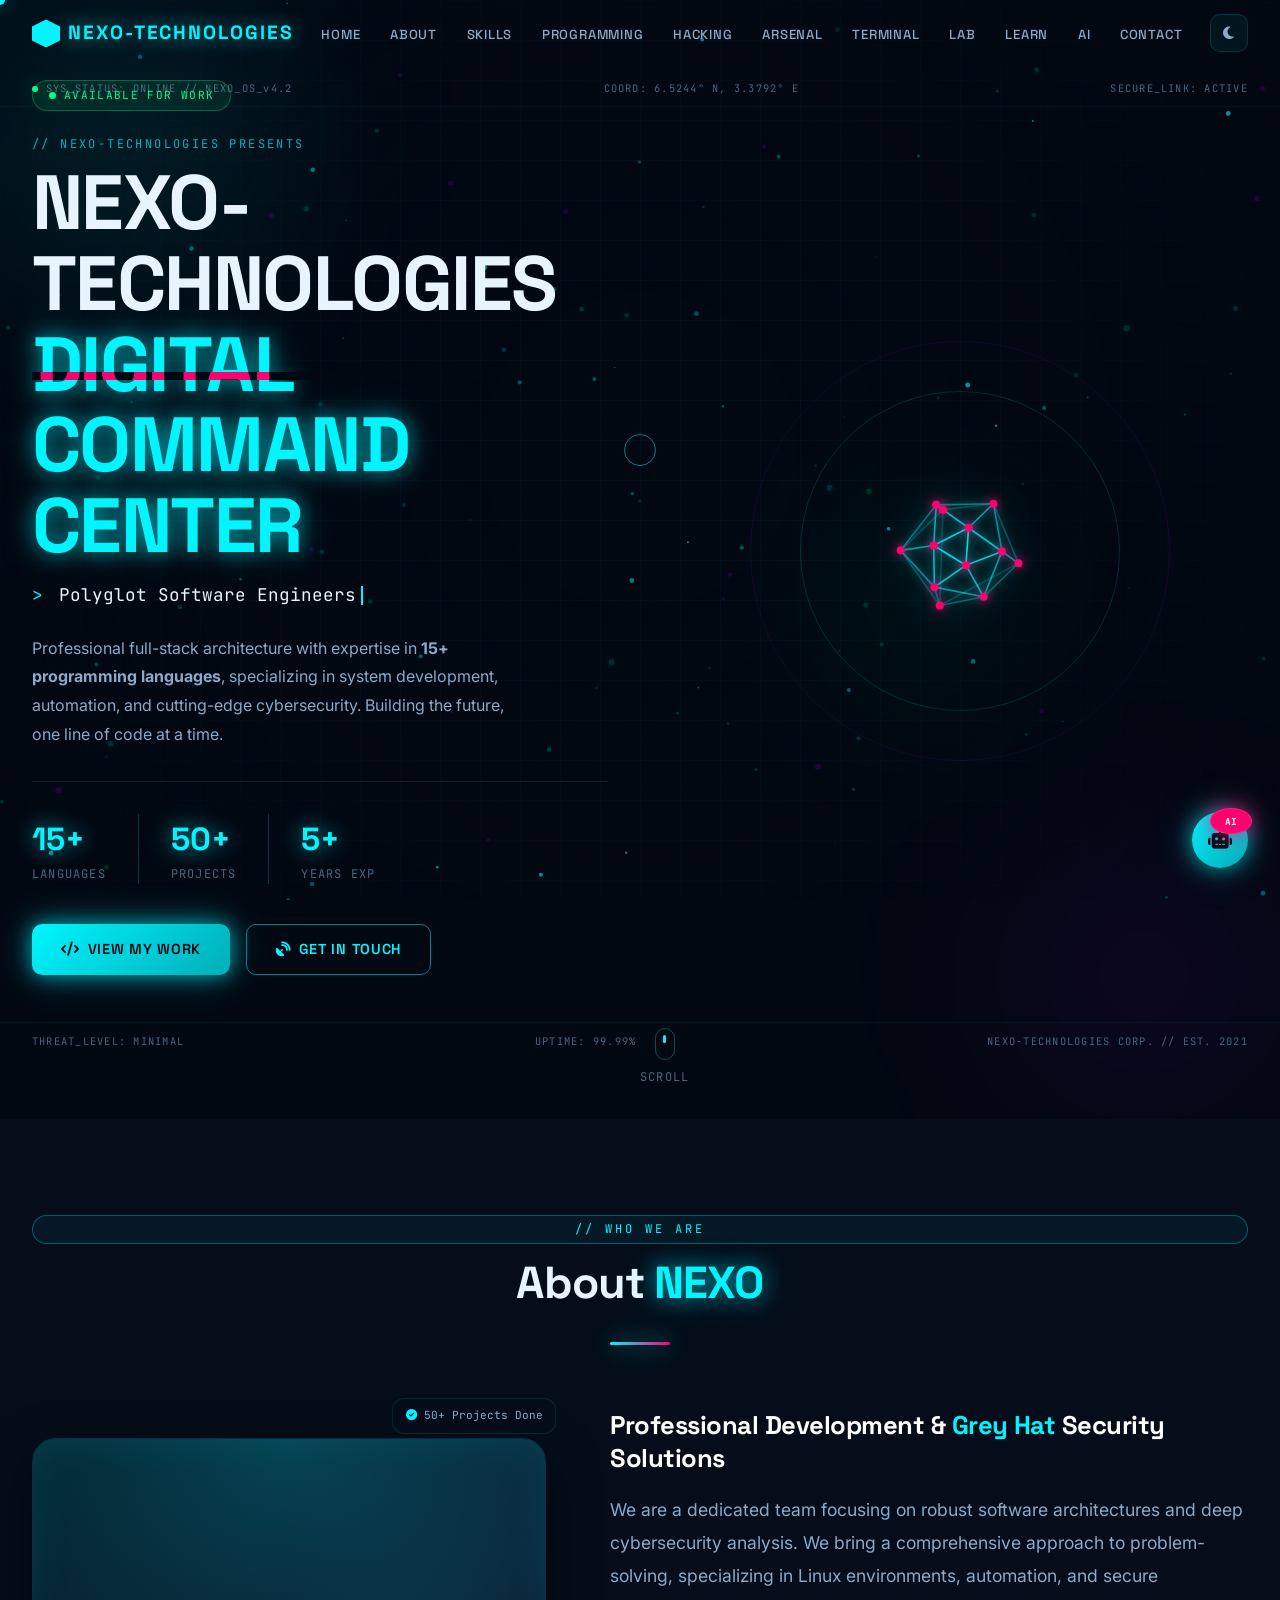
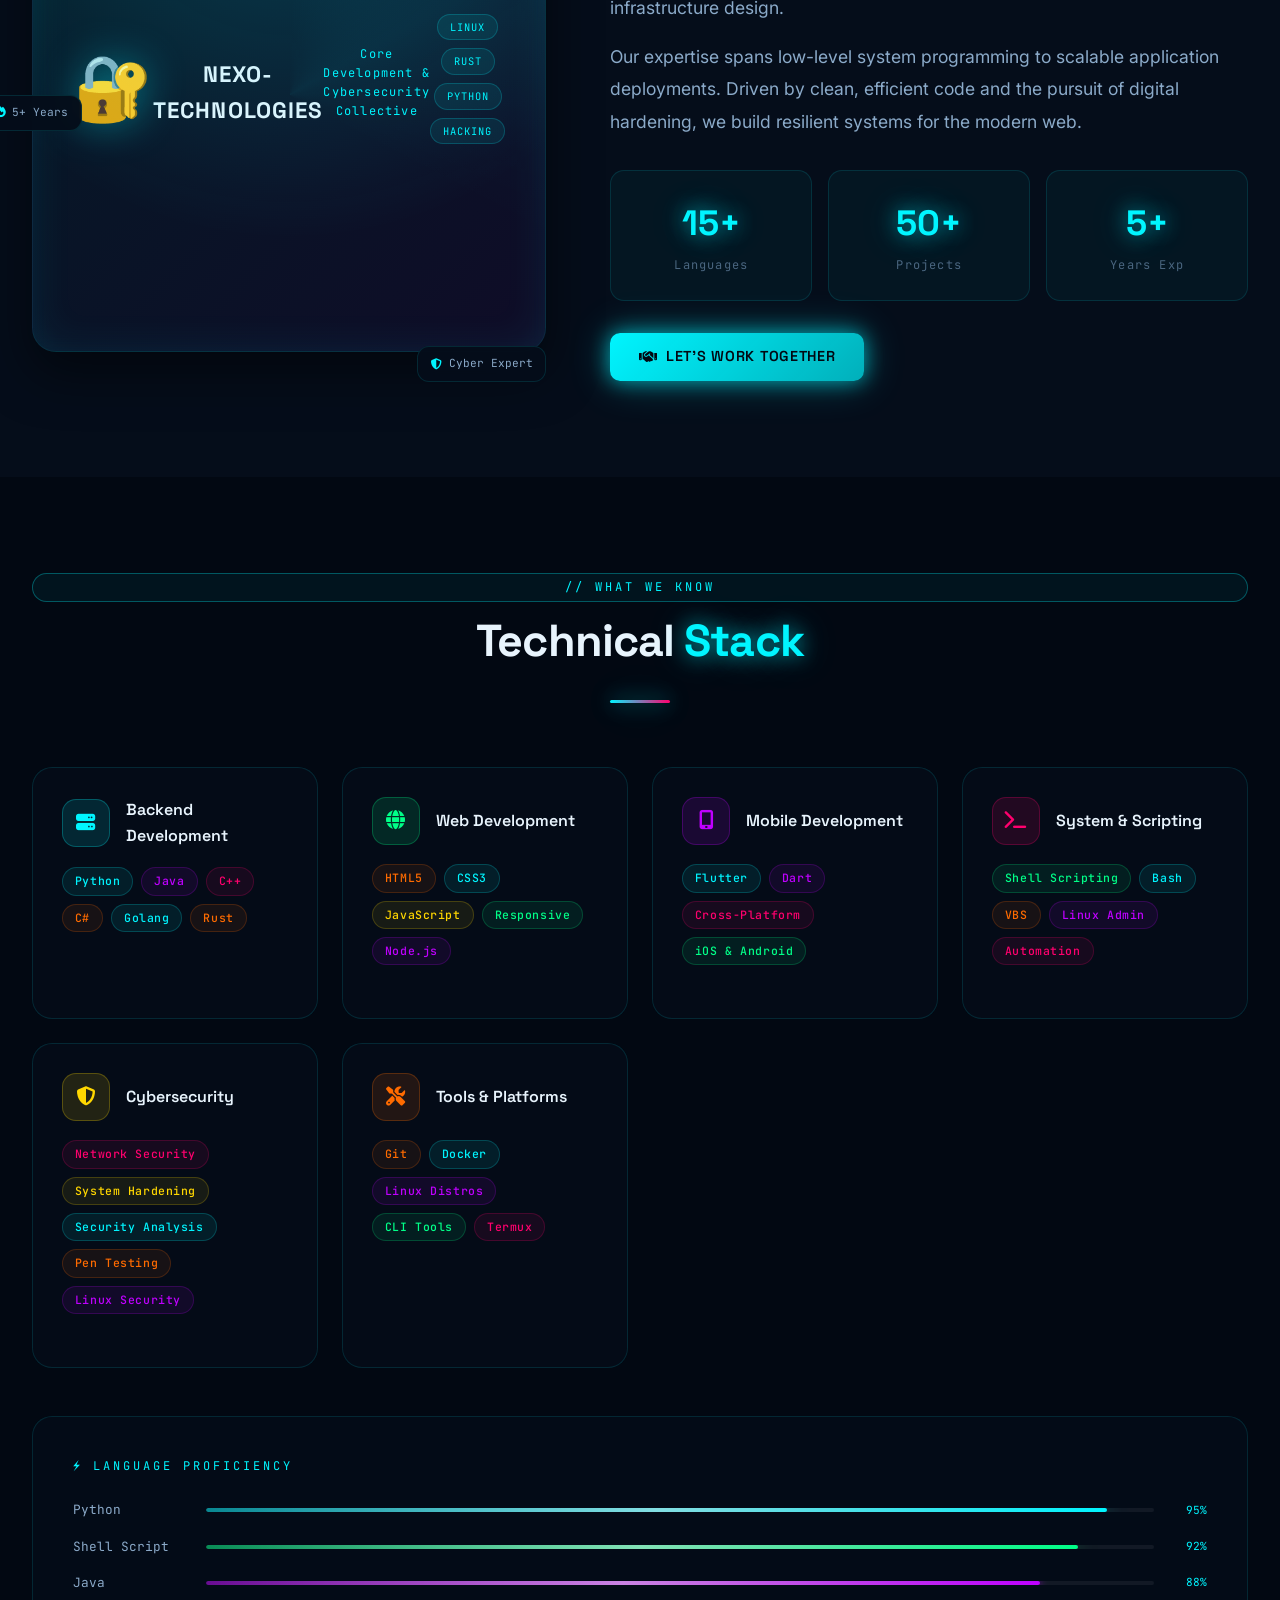
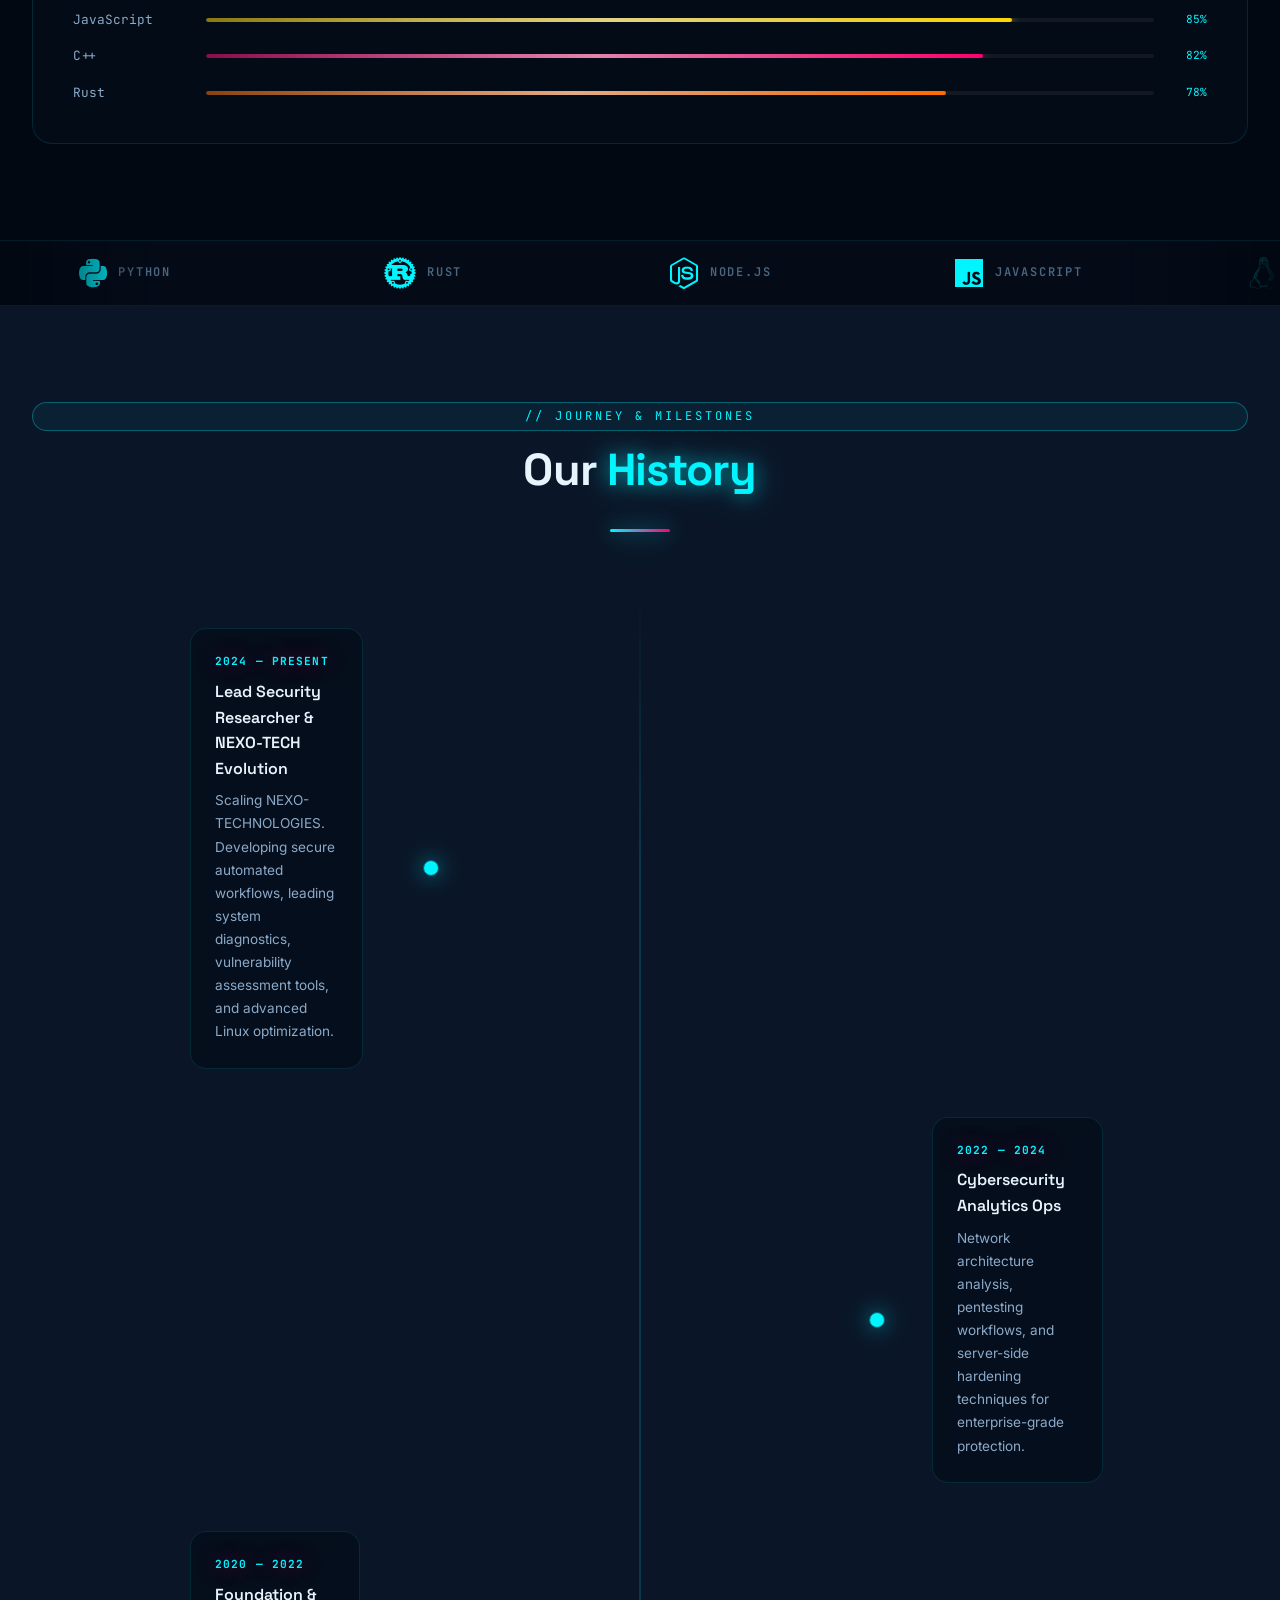
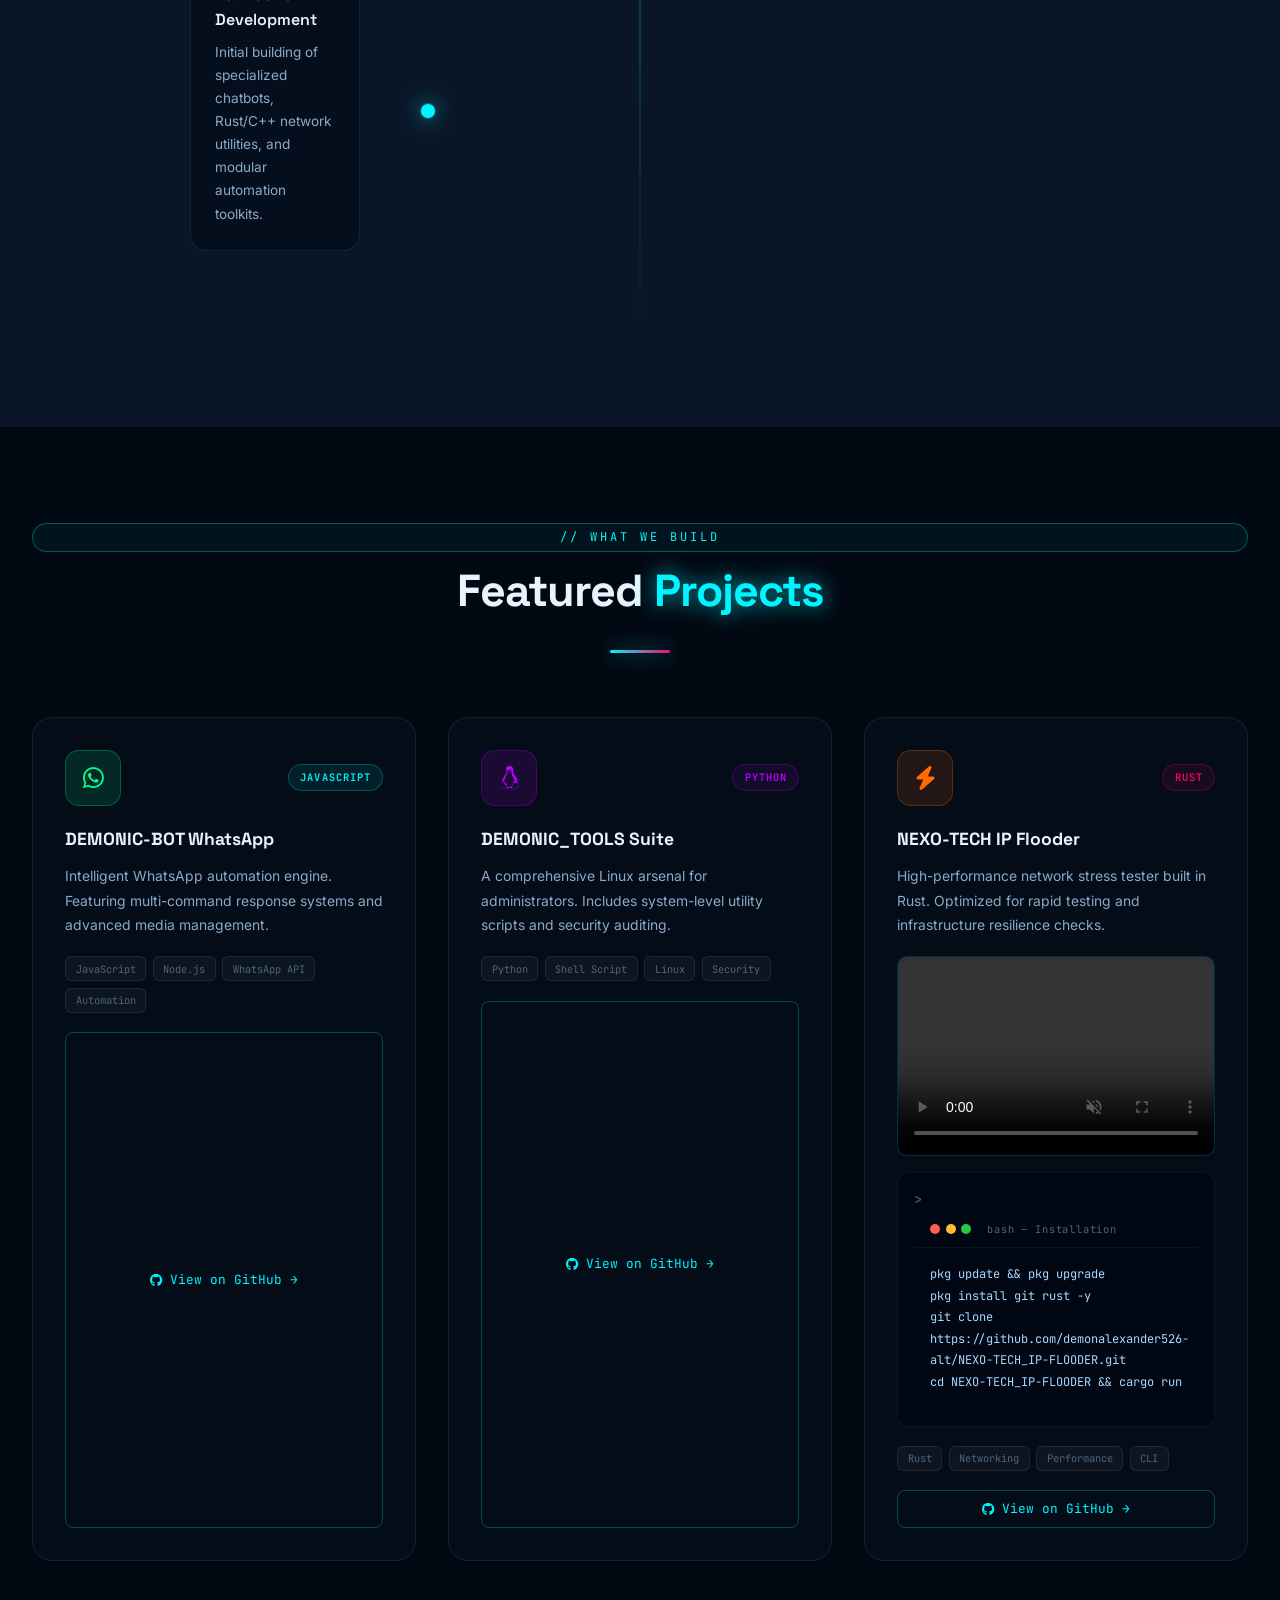
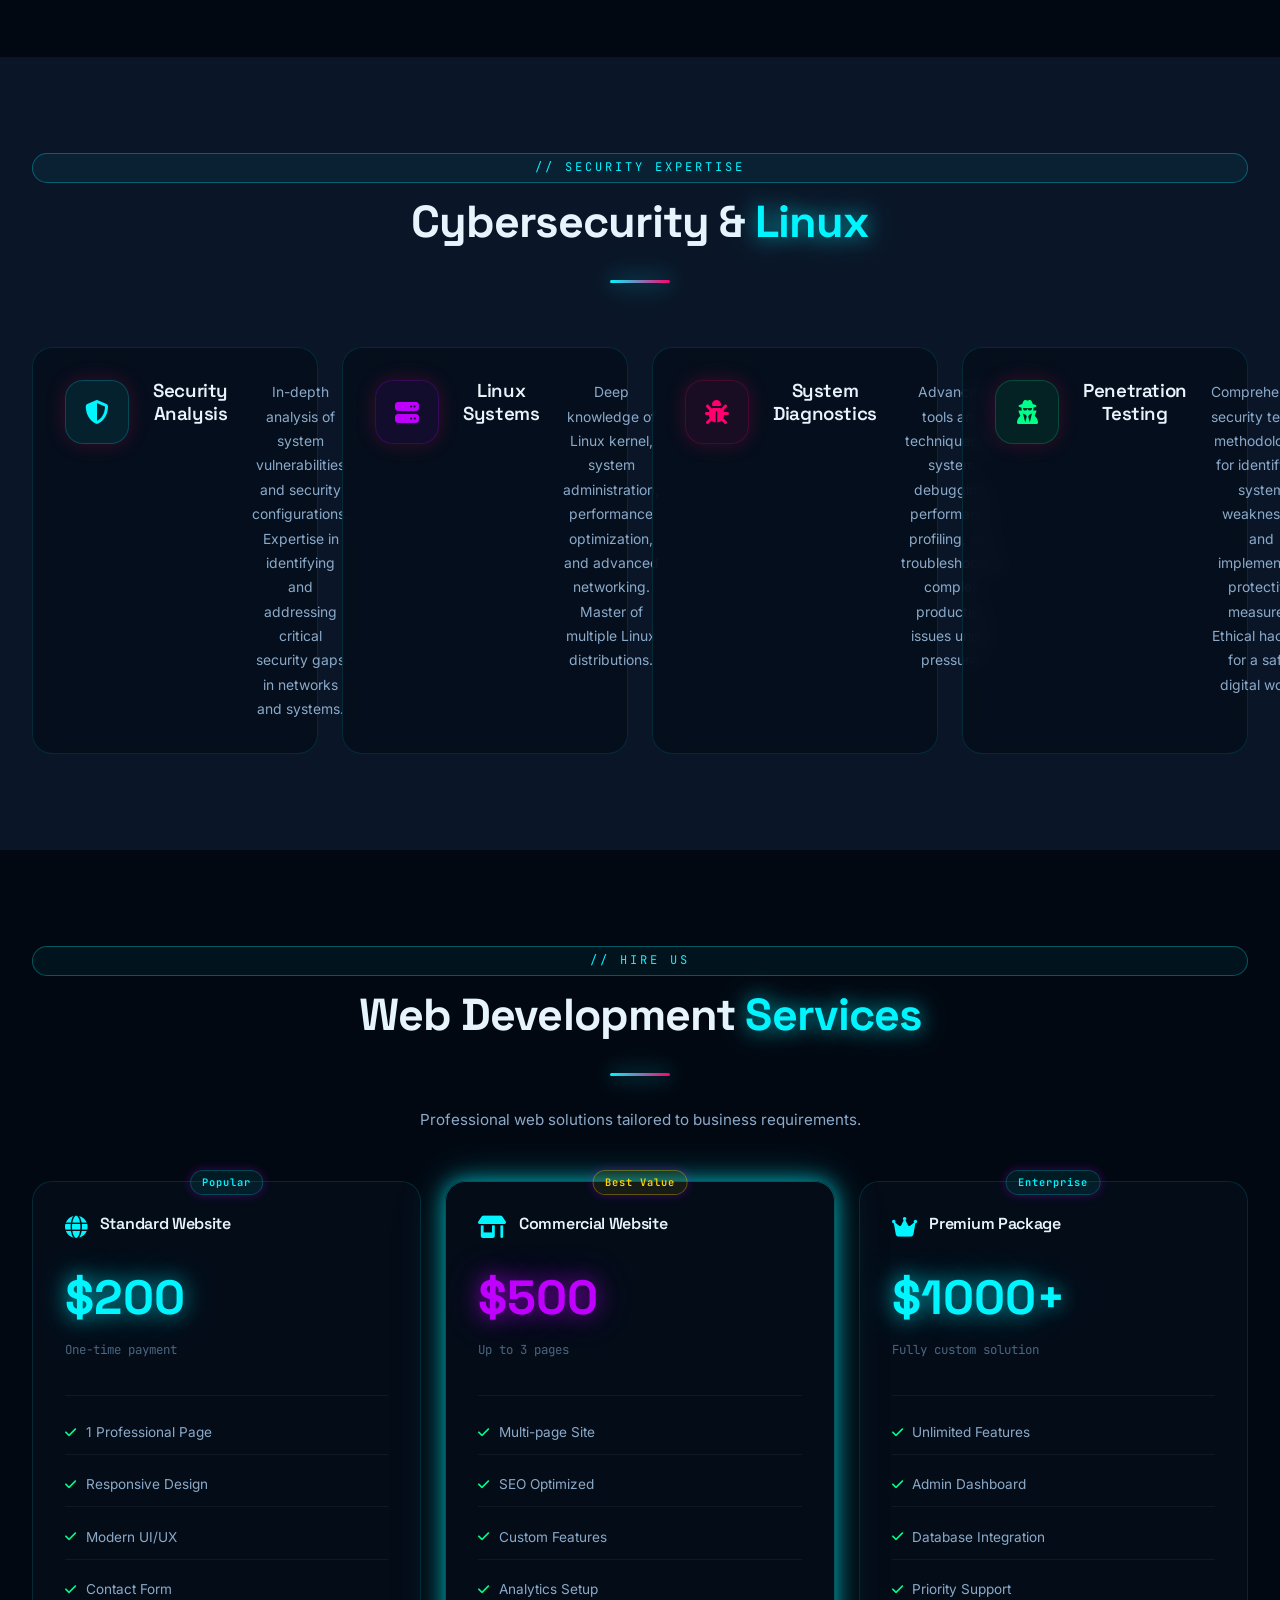
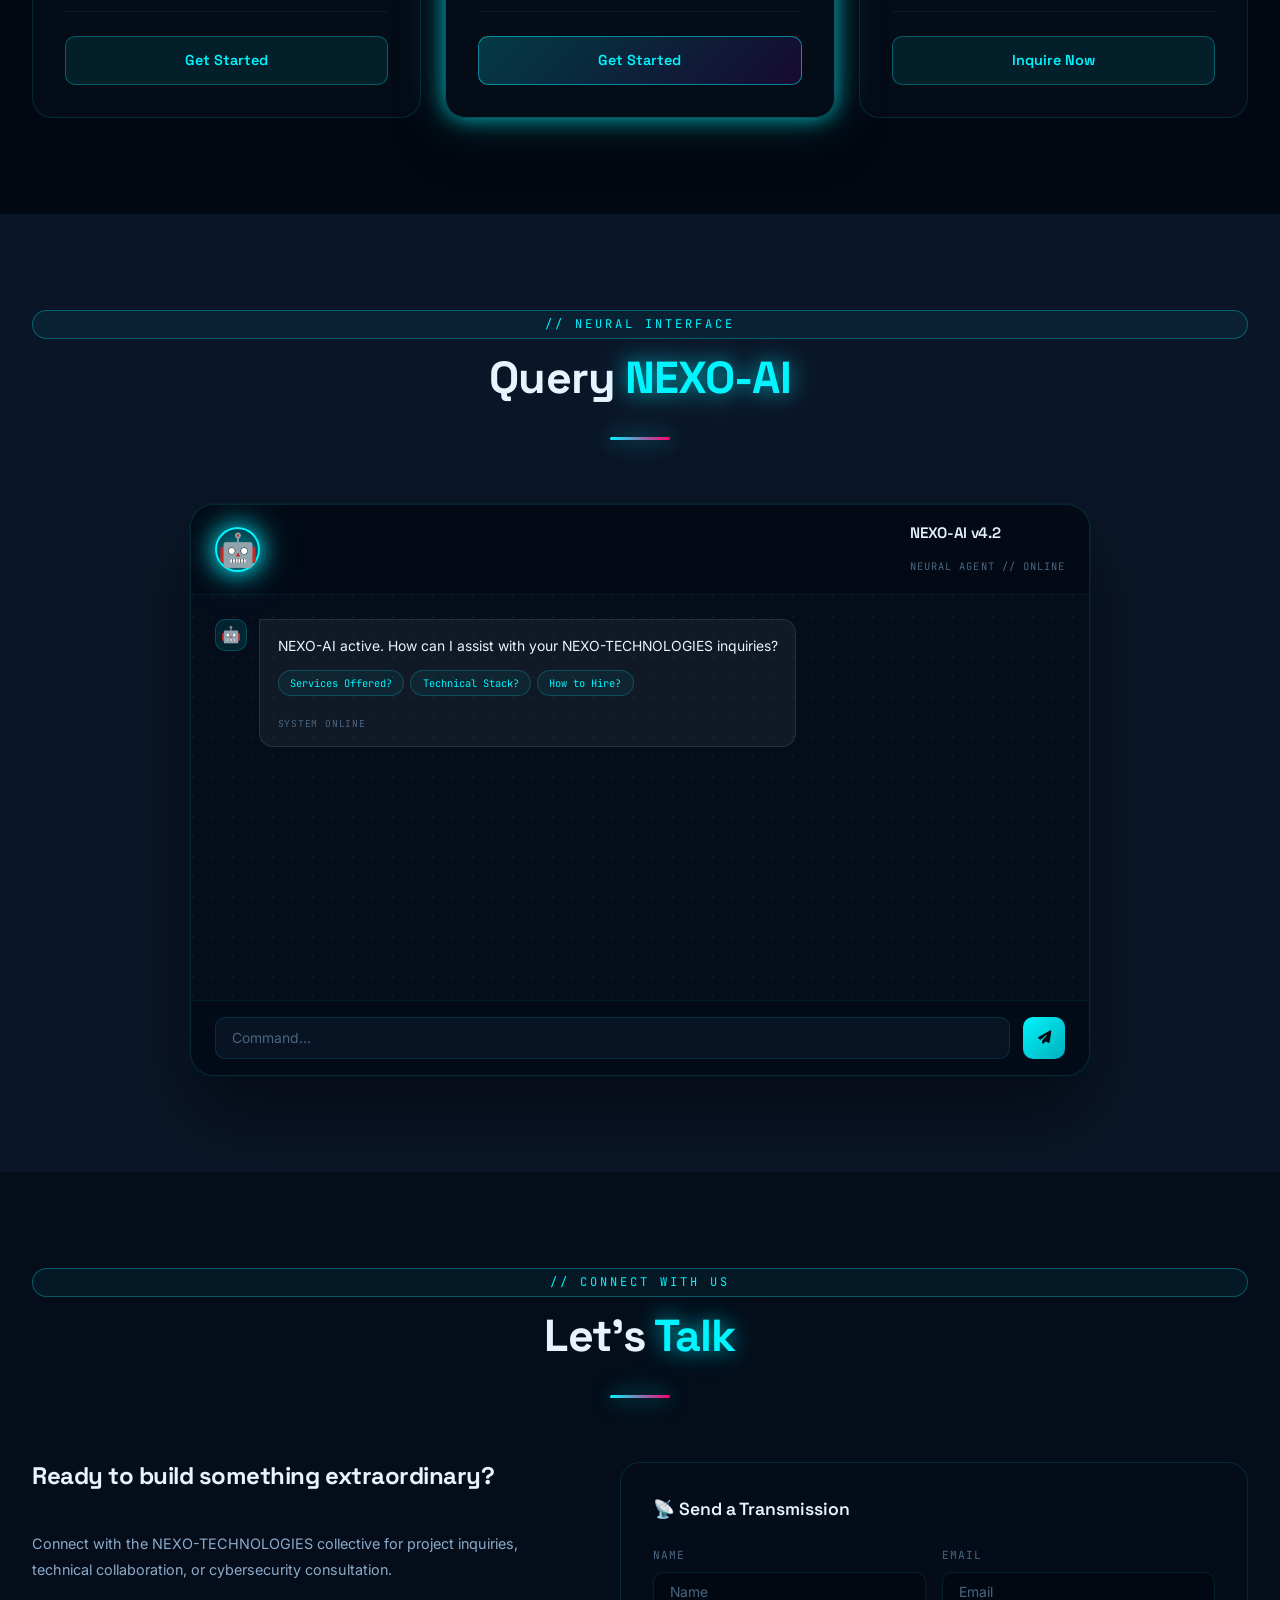
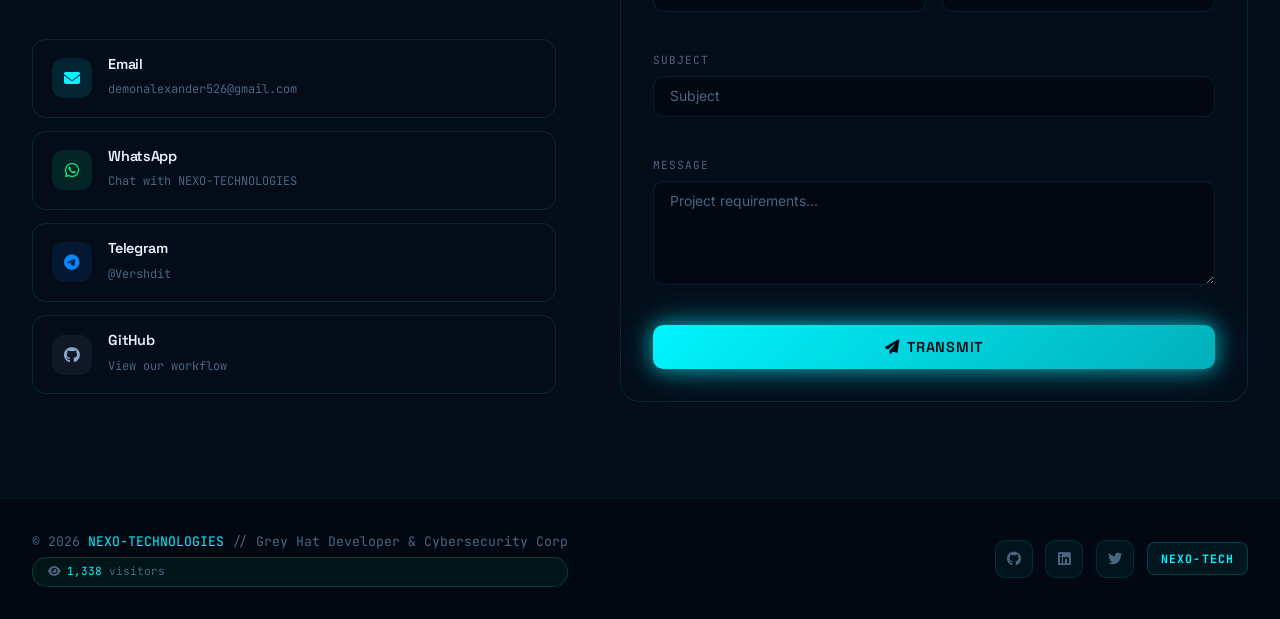
==== index.html @ 1b522b32 "Add files via upload" ====
<!DOCTYPE html>
<html lang="en" data-theme="dark">
<head>
    <meta charset="UTF-8">
    <meta name="viewport" content="width=device-width, initial-scale=1.0">
    <title>NEXO-TECHNOLOGIES — Digital Command Center | Developer & Cybersecurity</title>
    <meta name="description" content="NEXO-TECHNOLOGIES — Alexander. Full-Stack Developer, Grey Hat Hacker & Linux Expert. 15+ programming languages, 50+ projects, cutting-edge cybersecurity solutions. AI-powered portfolio.">
    <meta name="theme-color" content="#020812">
    <link rel="preconnect" href="https://fonts.googleapis.com">
    <link rel="preconnect" href="https://fonts.gstatic.com" crossorigin>
    <link href="https://fonts.googleapis.com/css2?family=Space+Grotesk:wght@300;400;500;600;700&family=JetBrains+Mono:wght@300;400;600;700&family=Inter:wght@300;400;500;600&display=swap" rel="stylesheet">
    <link rel="stylesheet" href="styles.css">
    <link rel="stylesheet" href="services.css">
    <link rel="stylesheet" href="https://cdnjs.cloudflare.com/ajax/libs/font-awesome/6.4.0/css/all.min.css">
    <style>
        /* ── INDEX PAGE SPECIFIC ── */
        :root {
            --nexo-black:#020812; --nexo-dark:#050d1a; --nexo-darker:#0a1628;
            --neon-cyan:#00f5ff; --neon-magenta:#ff006e; --neon-green:#00ff88;
            --neon-gold:#ffd700; --neon-purple:#bf00ff; --neon-orange:#ff6b00;
            --neon-pink:#ff006e; --neon-red:#ff1744;
            --text-primary:#e8f4fd; --text-secondary:#8baac9; --text-muted:#4a6680;
            --glow-cyan:0 0 20px rgba(0,245,255,.6),0 0 40px rgba(0,245,255,.3);
            --glow-magenta:0 0 20px rgba(255,0,110,.6),0 0 40px rgba(255,0,110,.3);
            --glow-green:0 0 20px rgba(0,255,136,.6),0 0 40px rgba(0,255,136,.3);
            --border-card:1px solid rgba(0,245,255,.12);
            --glass:rgba(5,13,26,.7);
            --transition:all .35s cubic-bezier(.4,0,.2,1);
            --border-radius:16px;
        }

        *,*::before,*::after{box-sizing:border-box;margin:0;padding:0}
        html{scroll-behavior:smooth;font-size:16px}
        body{background:var(--nexo-black);color:var(--text-primary);font-family:'Inter',sans-serif;overflow-x:hidden;cursor:none}

        /* SCROLLBAR */
        ::-webkit-scrollbar{width:4px}
        ::-webkit-scrollbar-track{background:var(--nexo-dark)}
        ::-webkit-scrollbar-thumb{background:var(--neon-cyan);border-radius:2px}
        ::selection{background:rgba(0,245,255,.25);color:#fff}

        /* CUSTOM CURSOR */
        #custom-cursor{position:fixed;width:10px;height:10px;background:var(--neon-cyan);border-radius:50%;pointer-events:none;z-index:99999;transition:width .15s,height .15s,background .15s;box-shadow:var(--glow-cyan);transform:translate(-50%,-50%)}
        #cursor-trail{position:fixed;width:32px;height:32px;border:1.5px solid rgba(0,245,255,.5);border-radius:50%;pointer-events:none;z-index:99998;transition:width .3s,height .3s,border-color .3s;transform:translate(-50%,-50%)}

        /* MATRIX & CONSTELLATION BG */
        #matrix-bg, #constellation-canvas{position:fixed;top:0;left:0;width:100%;height:100%;z-index:0;opacity:.15;pointer-events:none}

        /* LOADER */
        #loader{position:fixed;inset:0;background:var(--nexo-black);z-index:99990;display:flex;flex-direction:column;align-items:center;justify-content:center;transition:opacity .6s ease}
        #loader.hidden{opacity:0;pointer-events:none}
        .loader-logo{font-family:'Space Grotesk',sans-serif;font-size:clamp(1.5rem,4vw,2.5rem);font-weight:700;letter-spacing:.3em;color:var(--neon-cyan);text-shadow:var(--glow-cyan);margin-bottom:2rem;animation:flicker 3s infinite}
        .loader-ring{width:80px;height:80px;border:2px solid rgba(0,245,255,.2);border-top-color:var(--neon-cyan);border-radius:50%;animation:spin 1s linear infinite;margin-bottom:1.5rem}
        .loader-progress{width:240px;height:2px;background:rgba(0,245,255,.1);border-radius:1px;overflow:hidden;margin-bottom:1rem}
        .loader-progress-fill{height:100%;background:var(--neon-cyan);box-shadow:var(--glow-cyan);animation:bootProgress 1.8s ease-out forwards}
        .loader-text{font-family:'JetBrains Mono',monospace;font-size:.75rem;color:var(--text-muted);letter-spacing:.15em;animation:blink 1s step-end infinite}
        @keyframes spin{to{transform:rotate(360deg)}}
        @keyframes bootProgress{from{width:0}to{width:100%}}
        @keyframes blink{0%,100%{opacity:1}50%{opacity:0}}
        @keyframes flicker{0%,100%{opacity:1}92%{opacity:1}93%{opacity:.4}94%{opacity:1}96%{opacity:.7}97%{opacity:1}}

        /* NAVBAR */
        .navbar{position:fixed;top:0;left:0;right:0;z-index:1000;padding:.9rem 0;transition:var(--transition)}
        .navbar .container{display:flex;align-items:center;justify-content:space-between;max-width:1280px;margin:0 auto;padding:0 2rem}
        .navbar.scrolled{background:rgba(2,8,18,.92);backdrop-filter:blur(20px);border-bottom:1px solid rgba(0,245,255,.1);box-shadow:0 4px 30px rgba(0,0,0,.5)}
        .logo{font-family:'Space Grotesk',sans-serif;font-size:1.2rem;font-weight:700;letter-spacing:.1em;cursor:pointer;display:flex;align-items:center;gap:.5rem;color:var(--neon-cyan);text-shadow:var(--glow-cyan)}
        .logo-hex{width:28px;height:28px;background:var(--neon-cyan);clip-path:polygon(50% 0%,100% 25%,100% 75%,50% 100%,0% 75%,0% 25%);animation:hex-rotate 6s linear infinite;flex-shrink:0}
        @keyframes hex-rotate{0%,100%{transform:rotate(0)}50%{transform:rotate(180deg)}}
        .nav-menu{display:flex;align-items:center;gap:.25rem;list-style:none}
        .nav-link{font-family:'Space Grotesk',sans-serif;font-size:.82rem;font-weight:500;letter-spacing:.06em;color:var(--text-secondary);text-decoration:none;padding:.5rem .8rem;border-radius:8px;transition:var(--transition);position:relative;text-transform:uppercase}
        .nav-link::after{content:'';position:absolute;bottom:0;left:50%;width:0;height:1.5px;background:var(--neon-cyan);transform:translateX(-50%);transition:width .3s ease}
        .nav-link:hover{color:var(--neon-cyan)}
        .nav-link:hover::after{width:80%}
        .nav-actions{display:flex;align-items:center;gap:.6rem}
        .theme-toggle,.mobile-menu-toggle{background:rgba(0,245,255,.06);border:1px solid rgba(0,245,255,.15);color:var(--text-secondary);width:38px;height:38px;border-radius:10px;cursor:pointer;display:flex;align-items:center;justify-content:center;transition:var(--transition);font-size:.9rem}
        .theme-toggle:hover,.mobile-menu-toggle:hover{color:var(--neon-cyan);border-color:var(--neon-cyan);box-shadow:var(--glow-cyan)}
        .mobile-menu-toggle{display:none}
        @media(max-width:900px){.nav-menu{display:none;position:fixed;top:0;left:0;width:100%;height:100vh;background:rgba(2,8,18,.98);backdrop-filter:blur(30px);flex-direction:column;justify-content:center;gap:1.5rem;z-index:999}.nav-menu.active{display:flex}.nav-link{font-size:1.2rem;padding:1rem 2rem}.mobile-menu-toggle{display:flex}}

        /* HERO */
        .hero{min-height:100vh;position:relative;overflow:hidden;display:flex;align-items:center}
        .hero-scanline{position:absolute;inset:0;pointer-events:none;z-index:1;background:repeating-linear-gradient(0deg,transparent,transparent 2px,rgba(0,245,255,.02) 2px,rgba(0,245,255,.02) 4px);animation:scanlineMove 8s linear infinite}
        @keyframes scanlineMove{0%{background-position:0 0}100%{background-position:0 100vh}}
        .hero-hud-top,.hero-hud-bottom{position:absolute;left:0;right:0;padding:.6rem 2rem;font-family:'JetBrains Mono',monospace;font-size:.65rem;color:var(--text-muted);letter-spacing:.12em;z-index:2;display:flex;justify-content:space-between}
        .hero-hud-top{top:70px;border-bottom:1px solid rgba(0,245,255,.05)}
        .hero-hud-bottom{bottom:60px;border-top:1px solid rgba(0,245,255,.05)}
        .hud-dot{display:inline-block;width:6px;height:6px;border-radius:50%;background:var(--neon-green);box-shadow:var(--glow-green);animation:pulse-dot 2s infinite;margin-right:.5rem}
        @keyframes pulse-dot{0%,100%{transform:scale(1);opacity:1}50%{transform:scale(1.5);opacity:.5}}
        #hero-canvas{position:absolute;inset:0;z-index:1;pointer-events:none}
        .hero-bg-orbs{position:absolute;inset:0;z-index:1;pointer-events:none}
        .orb{position:absolute;border-radius:50%;filter:blur(80px);animation:floatOrb 8s ease-in-out infinite}
        .orb-1{width:500px;height:500px;background:radial-gradient(circle,rgba(0,245,255,.12),transparent 70%);top:-10%;left:-10%;animation-delay:0s}
        .orb-2{width:400px;height:400px;background:radial-gradient(circle,rgba(191,0,255,.1),transparent 70%);bottom:-5%;right:-5%;animation-delay:-3s}
        .orb-3{width:300px;height:300px;background:radial-gradient(circle,rgba(0,255,136,.08),transparent 70%);top:40%;left:60%;animation-delay:-6s}
        @keyframes floatOrb{0%,100%{transform:translate(0,0) scale(1)}33%{transform:translate(30px,-20px) scale(1.05)}66%{transform:translate(-20px,30px) scale(.95)}}
        .hero .container{position:relative;z-index:5;max-width:1280px;margin:0 auto;padding:0 2rem;display:grid;grid-template-columns:1fr 1fr;gap:4rem;align-items:center}
        .hero-badge{display:inline-flex;align-items:center;gap:.5rem;background:rgba(0,255,136,.08);border:1px solid rgba(0,255,136,.3);border-radius:999px;padding:.35rem 1rem;font-family:'JetBrains Mono',monospace;font-size:.7rem;color:var(--neon-green);letter-spacing:.12em;margin-bottom:1.5rem;animation:fadeInUp .8s ease}
        .badge-pulse{width:7px;height:7px;border-radius:50%;background:var(--neon-green);box-shadow:var(--glow-green);animation:pulse-dot 1.5s infinite}
        .hero-title{font-family:'Space Grotesk',sans-serif;font-size:clamp(2.5rem,6vw,5rem);font-weight:700;line-height:1.05;margin-bottom:1rem}
        .hero-title .line-1{display:block;color:var(--text-primary);letter-spacing:-.02em}
        .hero-title .line-2{display:block;color:var(--neon-cyan);text-shadow:var(--glow-cyan);position:relative}
        .hero-title .line-2.glitch::before,.hero-title .line-2.glitch::after{content:attr(data-text);position:absolute;top:0;left:0;width:100%}
        .hero-title .line-2.glitch::before{color:var(--neon-magenta);animation:glitchA 4s infinite;clip-path:polygon(0 20%,100% 20%,100% 40%,0 40%)}
        .hero-title .line-2.glitch::after{color:var(--neon-green);animation:glitchB 4s infinite;clip-path:polygon(0 60%,100% 60%,100% 80%,0 80%)}
        @keyframes glitchA{0%,90%,100%{transform:translate(0)}91%{transform:translate(-3px,1px)}93%{transform:translate(3px,-1px)}95%{transform:translate(-2px,2px)}}
        @keyframes glitchB{0%,88%,100%{transform:translate(0)}89%{transform:translate(3px,-1px)}91%{transform:translate(-3px,1px)}93%{transform:translate(2px,-2px)}}
        .nexo-sub{font-family:'JetBrains Mono',monospace;font-size:.75rem;color:var(--neon-cyan);letter-spacing:.2em;margin-bottom:.5rem;opacity:.7}
        .hero-typed-wrapper{display:flex;align-items:center;gap:.3rem;margin-bottom:1.5rem;font-family:'JetBrains Mono',monospace;font-size:clamp(.9rem,2vw,1.1rem)}
        .typed-prefix{color:var(--neon-cyan)}
        #hero-typed{color:var(--text-primary)}
        .typed-cursor{display:inline-block;width:2px;height:1.1em;background:var(--neon-cyan);animation:blink .7s step-end infinite;vertical-align:text-bottom}
        .hero-description{color:var(--text-secondary);line-height:1.8;font-size:clamp(.9rem,1.5vw,1rem);margin-bottom:2rem;max-width:480px}
        .hero-stats{display:flex;gap:2rem;margin-bottom:2.5rem;flex-wrap:wrap}
        .hero-stat-divider{width:1px;background:rgba(0,245,255,.2)}
        .hero-stat-num{font-family:'Space Grotesk',sans-serif;font-size:2rem;font-weight:700;color:var(--neon-cyan);text-shadow:var(--glow-cyan)}
        .hero-stat-label{font-size:.75rem;color:var(--text-muted);letter-spacing:.1em;text-transform:uppercase;font-family:'JetBrains Mono',monospace}
        .hero-buttons{display:flex;gap:1rem;flex-wrap:wrap}
        .btn{display:inline-flex;align-items:center;gap:.5rem;padding:.8rem 1.8rem;border-radius:10px;font-family:'Space Grotesk',sans-serif;font-weight:600;font-size:.9rem;text-decoration:none;cursor:pointer;transition:var(--transition);border:none;position:relative;overflow:hidden}
        .btn::before{content:'';position:absolute;inset:0;background:linear-gradient(135deg,rgba(255,255,255,.1),transparent);opacity:0;transition:.3s}
        .btn:hover::before{opacity:1}
        .btn-primary{background:linear-gradient(135deg,var(--neon-cyan),rgba(0,245,255,.7));color:#020812;box-shadow:var(--glow-cyan)}
        .btn-primary:hover{transform:translateY(-3px);box-shadow:0 0 30px rgba(0,245,255,.8),0 0 60px rgba(0,245,255,.4)}
        .btn-secondary{background:transparent;color:var(--neon-cyan);border:1.5px solid rgba(0,245,255,.5)}
        .btn-secondary:hover{background:rgba(0,245,255,.08);transform:translateY(-3px);box-shadow:var(--glow-cyan)}
        .hero-right{position:relative;display:flex;align-items:center;justify-content:center;height:500px}
        .hero-ring-1,.hero-ring-2{position:absolute;border-radius:50%;border:1px solid rgba(0,245,255,.15);animation:ringPulse 4s ease-in-out infinite}
        .hero-ring-1{width:320px;height:320px;animation-delay:0s}
        .hero-ring-2{width:420px;height:420px;animation-delay:-2s;border-color:rgba(191,0,255,.1)}
        @keyframes ringPulse{0%,100%{transform:scale(1);opacity:.5}50%{transform:scale(1.05);opacity:1}}
        #decahedron-canvas{position:relative;z-index:2;filter:drop-shadow(0 0 20px rgba(0,245,255,.3))}
        .scroll-indicator{position:absolute;bottom:2rem;left:50%;transform:translateX(-50%);display:flex;flex-direction:column;align-items:center;gap:.5rem;color:var(--text-muted);font-family:'JetBrains Mono',monospace;font-size:.65rem;letter-spacing:.15em;z-index:5;animation:fadeInUp 1s 1s ease both}
        .scroll-wheel{width:20px;height:32px;border:1.5px solid rgba(0,245,255,.3);border-radius:999px;display:flex;justify-content:center;padding:.4rem}
        .scroll-wheel::after{content:'';width:3px;height:8px;background:var(--neon-cyan);border-radius:999px;animation:scrollAnim 2s ease-in-out infinite}
        @keyframes scrollAnim{0%{transform:translateY(0);opacity:1}100%{transform:translateY(10px);opacity:0}}
        @keyframes fadeInUp{from{opacity:0;transform:translateY(30px)}to{opacity:1;transform:translateY(0)}}
        @media(max-width:900px){.hero .container{grid-template-columns:1fr}.hero-right{display:none}}

        /* SECTION SHARED */
        section{padding:6rem 0;position:relative}
        .container{max-width:1280px;margin:0 auto;padding:0 2rem}
        .section-header{text-align:center;margin-bottom:4rem}
        .section-eyebrow{font-family:'JetBrains Mono',monospace;font-size:.75rem;color:var(--neon-cyan);letter-spacing:.25em;text-transform:uppercase;display:block;margin-bottom:.75rem}
        .section-title{font-family:'Space Grotesk',sans-serif;font-size:clamp(1.8rem,4vw,2.8rem);font-weight:700;color:var(--text-primary)}
        .section-title span{color:var(--neon-cyan);text-shadow:var(--glow-cyan)}
        .section-line{width:60px;height:3px;background:linear-gradient(90deg,var(--neon-cyan),var(--neon-magenta));border-radius:2px;margin:1rem auto 0;box-shadow:var(--glow-cyan)}
        .reveal{opacity:0;transform:translateY(40px);transition:opacity .8s ease,transform .8s ease}
        .reveal.visible{opacity:1;transform:none}
        .reveal-left{opacity:0;transform:translateX(-60px);transition:opacity .8s ease,transform .8s ease}
        .reveal-left.visible{opacity:1;transform:none}
        .reveal-right{opacity:0;transform:translateX(60px);transition:opacity .8s ease,transform .8s ease}
        .reveal-right.visible{opacity:1;transform:none}

        /* ABOUT */
        .about{background:var(--nexo-dark)}
        .about-grid{display:grid;grid-template-columns:1fr 1.4fr;gap:4rem;align-items:center}
        .about-card-wrapper{position:relative}
        .about-avatar-card{background:linear-gradient(135deg,rgba(0,245,255,.06),rgba(191,0,255,.06));border:var(--border-card);border-radius:24px;padding:2.5rem;text-align:center;position:relative;overflow:hidden;backdrop-filter:blur(10px)}
        .about-avatar-card::before{content:'';position:absolute;top:-50%;left:-50%;width:200%;height:200%;background:conic-gradient(from 0deg,transparent 0deg,rgba(0,245,255,.05) 60deg,transparent 120deg);animation:spin 8s linear infinite;pointer-events:none}
        .avatar-icon-wrap{font-size:4rem;margin-bottom:1rem;filter:drop-shadow(0 0 20px rgba(0,245,255,.4));animation:float 4s ease-in-out infinite}
        @keyframes float{0%,100%{transform:translateY(0)}50%{transform:translateY(-12px)}}
        .about-name{font-family:'Space Grotesk',sans-serif;font-size:1.4rem;font-weight:700;color:var(--text-primary);letter-spacing:.05em;margin-bottom:.3rem}
        .about-role{font-family:'JetBrains Mono',monospace;font-size:.75rem;color:var(--neon-cyan);letter-spacing:.1em;margin-bottom:1.5rem}
        .about-tags{display:flex;flex-wrap:wrap;gap:.5rem;justify-content:center}
        .about-tag{background:rgba(0,245,255,.08);border:1px solid rgba(0,245,255,.2);border-radius:999px;padding:.25rem .75rem;font-family:'JetBrains Mono',monospace;font-size:.65rem;color:var(--neon-cyan);letter-spacing:.1em}
        .floating-badges{position:absolute;width:100%}
        .f-badge{position:absolute;background:rgba(5,13,26,.95);border:var(--border-card);border-radius:12px;padding:.5rem .8rem;font-size:.7rem;font-family:'JetBrains Mono',monospace;color:var(--text-secondary);display:flex;align-items:center;gap:.4rem;white-space:nowrap;backdrop-filter:blur(10px);animation:float 5s ease-in-out infinite}
        .f-badge-1{top:-20px;right:-30px;animation-delay:0s}
        .f-badge-2{bottom:-10px;right:-20px;animation-delay:-1.5s}
        .f-badge-3{top:50%;left:-30px;animation-delay:-3s}
        .f-badge i{color:var(--neon-cyan)}
        .about-content h3{font-family:'Space Grotesk',sans-serif;font-size:1.6rem;font-weight:700;margin-bottom:1.2rem;line-height:1.3}
        .about-content h3 span{color:var(--neon-cyan)}
        .about-content p{color:var(--text-secondary);line-height:1.85;margin-bottom:1rem}
        .stats-grid{display:grid;grid-template-columns:repeat(3,1fr);gap:1rem;margin:2rem 0}
        .stat-card{background:rgba(0,245,255,.04);border:var(--border-card);border-radius:14px;padding:1.5rem 1rem;text-align:center;transition:var(--transition)}
        .stat-card:hover{border-color:var(--neon-cyan);box-shadow:var(--glow-cyan);transform:translateY(-4px)}
        .stat-num{font-family:'Space Grotesk',sans-serif;font-size:2.2rem;font-weight:700;color:var(--neon-cyan);text-shadow:var(--glow-cyan)}
        .stat-label{font-size:.75rem;color:var(--text-muted);letter-spacing:.1em;margin-top:.3rem;font-family:'JetBrains Mono',monospace}
        @media(max-width:768px){.about-grid{grid-template-columns:1fr}.stats-grid{grid-template-columns:repeat(3,1fr)}}

        /* SKILLS */
        .skills{background:var(--nexo-black)}
        .skills-grid{display:grid;grid-template-columns:repeat(auto-fit,minmax(280px,1fr));gap:1.5rem;margin-bottom:3rem}
        .skill-card{background:rgba(5,13,26,.8);border:var(--border-card);border-radius:20px;padding:1.8rem;transition:var(--transition);position:relative;overflow:hidden;backdrop-filter:blur(10px)}
        .skill-card::before{content:'';position:absolute;inset:0;background:linear-gradient(135deg,rgba(0,245,255,.04),transparent);opacity:0;transition:.3s}
        .skill-card:hover{border-color:rgba(0,245,255,.4);transform:translateY(-6px);box-shadow:0 20px 50px rgba(0,0,0,.4),var(--glow-cyan)}
        .skill-card:hover::before{opacity:1}
        .skill-card-header{display:flex;align-items:center;gap:1rem;margin-bottom:1.2rem}
        .skill-icon-wrap{width:48px;height:48px;border-radius:14px;display:flex;align-items:center;justify-content:center;font-size:1.2rem;flex-shrink:0}
        .skill-icon-cyan{background:rgba(0,245,255,.12);color:var(--neon-cyan);border:1px solid rgba(0,245,255,.25)}
        .skill-icon-green{background:rgba(0,255,136,.12);color:var(--neon-green);border:1px solid rgba(0,255,136,.25)}
        .skill-icon-purple{background:rgba(191,0,255,.12);color:var(--neon-purple);border:1px solid rgba(191,0,255,.25)}
        .skill-icon-pink{background:rgba(255,0,110,.12);color:var(--neon-pink);border:1px solid rgba(255,0,110,.25)}
        .skill-icon-gold{background:rgba(255,215,0,.12);color:var(--neon-gold);border:1px solid rgba(255,215,0,.25)}
        .skill-icon-orange{background:rgba(255,107,0,.12);color:var(--neon-orange);border:1px solid rgba(255,107,0,.25)}
        .skill-card-title{font-family:'Space Grotesk',sans-serif;font-weight:600;font-size:1rem;color:var(--text-primary)}
        .skill-tags{display:flex;flex-wrap:wrap;gap:.5rem}
        .skill-tag{border-radius:999px;padding:.25rem .75rem;font-size:.72rem;font-family:'JetBrains Mono',monospace;font-weight:500;letter-spacing:.05em;border:1px solid}
        .skill-tag-cyan{background:rgba(0,245,255,.08);color:var(--neon-cyan);border-color:rgba(0,245,255,.2)}
        .skill-tag-purple{background:rgba(191,0,255,.08);color:var(--neon-purple);border-color:rgba(191,0,255,.2)}
        .skill-tag-pink{background:rgba(255,0,110,.08);color:var(--neon-pink);border-color:rgba(255,0,110,.2)}
        .skill-tag-orange{background:rgba(255,107,0,.08);color:var(--neon-orange);border-color:rgba(255,107,0,.2)}
        .skill-tag-green{background:rgba(0,255,136,.08);color:var(--neon-green);border-color:rgba(0,255,136,.2)}
        .skill-tag-gold{background:rgba(255,215,0,.08);color:var(--neon-gold);border-color:rgba(255,215,0,.2)}
        .proficiency-section{background:rgba(5,13,26,.7);border:var(--border-card);border-radius:20px;padding:2.5rem;backdrop-filter:blur(10px)}
        .proficiency-title{font-family:'JetBrains Mono',monospace;font-size:.75rem;color:var(--neon-cyan);letter-spacing:.25em;text-transform:uppercase;margin-bottom:1.5rem;display:flex;align-items:center;gap:.5rem}
        .prof-list{display:flex;flex-direction:column;gap:1rem}
        .prof-item{display:grid;grid-template-columns:120px 1fr 40px;gap:.8rem;align-items:center}
        .prof-name{font-family:'JetBrains Mono',monospace;font-size:.8rem;color:var(--text-secondary)}
        .prof-bar-track{height:4px;background:rgba(255,255,255,.06);border-radius:2px;overflow:hidden}
        .prof-bar-fill{height:100%;border-radius:2px;width:0;transition:width 1.5s cubic-bezier(.4,0,.2,1)}
        .fill-cyan{background:linear-gradient(90deg,rgba(0,245,255,.5),var(--neon-cyan));box-shadow:var(--glow-cyan)}
        .fill-green{background:linear-gradient(90deg,rgba(0,255,136,.5),var(--neon-green));box-shadow:var(--glow-green)}
        .fill-purple{background:linear-gradient(90deg,rgba(191,0,255,.5),var(--neon-purple))}
        .fill-gold{background:linear-gradient(90deg,rgba(255,215,0,.5),var(--neon-gold))}
        .fill-pink{background:linear-gradient(90deg,rgba(255,0,110,.5),var(--neon-pink))}
        .fill-orange{background:linear-gradient(90deg,rgba(255,107,0,.5),var(--neon-orange))}
        .prof-percent{font-family:'JetBrains Mono',monospace;font-size:.7rem;color:var(--neon-cyan);text-align:right}

        /* MARQUEE */
        .tech-marquee{background:rgba(5,13,26,.8);border-top:1px solid rgba(0,245,255,.08);border-bottom:1px solid rgba(0,245,255,.08);overflow:hidden;padding:1rem 0}
        .marquee-track{display:flex;gap:3rem;animation:marqueeX 30s linear infinite;width:max-content}
        .marquee-item{display:flex;align-items:center;gap:.6rem;font-family:'JetBrains Mono',monospace;font-size:.75rem;font-weight:600;letter-spacing:.15em;color:var(--text-muted);white-space:nowrap;transition:.3s}
        .marquee-item i{color:var(--neon-cyan)}
        @keyframes marqueeX{from{transform:translateX(0)}to{transform:translateX(-50%)}}

        /* TIMELINE */
        .timeline-section{background:var(--nexo-darker);padding:6rem 0}
        .timeline{position:relative;max-width:900px;margin:0 auto}
        .timeline::before{content:'';position:absolute;left:50%;top:0;bottom:0;width:1px;background:linear-gradient(180deg,transparent,rgba(0,245,255,.3) 20%,rgba(0,245,255,.3) 80%,transparent);transform:translateX(-50%)}
        .timeline-item{display:grid;grid-template-columns:1fr 40px 1fr;gap:1rem;margin-bottom:3rem;align-items:center}
        .timeline-content{background:rgba(5,13,26,.85);border:var(--border-card);border-radius:16px;padding:1.5rem;backdrop-filter:blur(10px);transition:var(--transition)}
        .timeline-content:hover{border-color:rgba(0,245,255,.3);transform:translateY(-4px);box-shadow:var(--glow-cyan)}
        .timeline-empty{min-height:1px}
        .timeline-dot{width:14px;height:14px;border-radius:50%;background:var(--neon-cyan);box-shadow:var(--glow-cyan);margin:0 auto;position:relative;flex-shrink:0}
        .timeline-dot::after{content:'';position:absolute;inset:-5px;border-radius:50%;border:1px solid rgba(0,245,255,.3);animation:ringPulse 2s ease infinite}
        .timeline-year{font-family:'JetBrains Mono',monospace;font-size:.7rem;color:var(--neon-cyan);letter-spacing:.1em;margin-bottom:.5rem}
        .timeline-title{font-family:'Space Grotesk',sans-serif;font-weight:600;font-size:1rem;margin-bottom:.5rem;color:var(--text-primary)}
        .timeline-desc{font-size:.85rem;color:var(--text-secondary);line-height:1.7}
        @media(max-width:768px){.timeline::before{left:20px}.timeline-item{grid-template-columns:20px 1fr;grid-template-rows:auto auto}.timeline-empty{display:none}.timeline-dot{margin:0}}

        /* PROJECTS */
        .projects{background:var(--nexo-black)}
        .projects-grid{display:grid;grid-template-columns:repeat(auto-fit,minmax(320px,1fr));gap:2rem}
        .project-card{background:rgba(5,13,26,.85);border:var(--border-card);border-radius:20px;padding:2rem;transition:var(--transition);position:relative;overflow:hidden;backdrop-filter:blur(10px)}
        .project-card::after{content:'';position:absolute;inset:0;border-radius:20px;background:linear-gradient(135deg,rgba(0,245,255,.04),transparent);opacity:0;transition:.4s}
        .project-card:hover{border-color:rgba(0,245,255,.35);transform:translateY(-8px) scale(1.01);box-shadow:0 30px 60px rgba(0,0,0,.5),var(--glow-cyan)}
        .project-card:hover::after{opacity:1}
        .project-card-top{display:flex;align-items:center;justify-content:space-between;margin-bottom:1.2rem}
        .project-badge{font-family:'JetBrains Mono',monospace;font-size:.65rem;font-weight:600;letter-spacing:.1em;padding:.25rem .7rem;border-radius:999px;border:1px solid}
        .badge-cyan{color:var(--neon-cyan);background:rgba(0,245,255,.08);border-color:rgba(0,245,255,.25)}
        .badge-purple{color:var(--neon-purple);background:rgba(191,0,255,.08);border-color:rgba(191,0,255,.25)}
        .badge-pink{color:var(--neon-pink);background:rgba(255,0,110,.08);border-color:rgba(255,0,110,.25)}
        .project-title{font-family:'Space Grotesk',sans-serif;font-weight:700;font-size:1.1rem;color:var(--text-primary);margin-bottom:.7rem}
        .project-desc{font-size:.87rem;color:var(--text-secondary);line-height:1.75;margin-bottom:1.2rem}
        .project-install{background:rgba(2,8,18,.95);border:1px solid rgba(0,245,255,.08);border-radius:12px;overflow:hidden;margin-bottom:1.2rem}
        .install-header{display:flex;align-items:center;gap:.5rem;padding:.6rem 1rem;border-bottom:1px solid rgba(0,245,255,.06)}
        .install-dots{display:flex;gap:.35rem}
        .dot{width:10px;height:10px;border-radius:50%}
        .dot-red{background:#ff5f57}.dot-yellow{background:#febc2e}.dot-green{background:#28c840}
        .install-label{font-family:'JetBrains Mono',monospace;font-size:.65rem;color:var(--text-muted);margin-left:.5rem;letter-spacing:.08em}
        .project-install code{display:block;font-family:'JetBrains Mono',monospace;font-size:.75rem;color:#a8d8ff;padding:1rem;line-height:1.8}
        .project-tech-tags{display:flex;flex-wrap:wrap;gap:.4rem;margin-bottom:1.2rem}
        .tech-tag{font-family:'JetBrains Mono',monospace;font-size:.65rem;color:var(--text-muted);background:rgba(255,255,255,.04);border:1px solid rgba(255,255,255,.08);border-radius:6px;padding:.2rem .6rem}
        .project-link-btn{display:inline-flex;align-items:center;gap:.5rem;color:var(--neon-cyan);font-family:'JetBrains Mono',monospace;font-size:.8rem;text-decoration:none;padding:.5rem 1rem;border:1px solid rgba(0,245,255,.25);border-radius:8px;transition:var(--transition)}
        .project-link-btn:hover{background:rgba(0,245,255,.08);box-shadow:var(--glow-cyan);transform:translateX(4px)}
        .project-video{width:100%;border-radius:10px;margin-bottom:1rem;border:1px solid rgba(0,245,255,.1)}

        /* SECURITY */
        .security-focus{background:var(--nexo-darker)}
        .security-grid{display:grid;grid-template-columns:repeat(auto-fit,minmax(240px,1fr));gap:1.5rem}
        .security-card{background:rgba(5,13,26,.85);border:var(--border-card);border-radius:20px;padding:2rem;text-align:center;transition:var(--transition);backdrop-filter:blur(10px)}
        .security-card:hover{transform:translateY(-8px);box-shadow:0 20px 40px rgba(0,0,0,.4)}
        .security-card-icon{width:64px;height:64px;border-radius:18px;display:flex;align-items:center;justify-content:center;font-size:1.5rem;margin:0 auto 1.2rem;color:var(--neon-cyan);background:rgba(0,245,255,.08);border:1px solid rgba(0,245,255,.2)}
        .security-card h3{font-family:'Space Grotesk',sans-serif;font-weight:600;margin-bottom:.7rem;color:var(--text-primary)}
        .security-card p{font-size:.87rem;color:var(--text-secondary);line-height:1.75}

        /* SERVICES */
        .services,.app-development{background:var(--nexo-black)}
        .services-subtitle{text-align:center;color:var(--text-secondary);margin:-2rem 0 3rem;font-size:.95rem}
        .services-grid{display:grid;grid-template-columns:repeat(auto-fit,minmax(260px,1fr));gap:1.5rem}
        .service-card{background:rgba(5,13,26,.85);border:var(--border-card);border-radius:20px;padding:2rem;position:relative;transition:var(--transition);backdrop-filter:blur(10px)}
        .service-card::before{content:'';position:absolute;top:0;left:0;right:0;height:2px;border-radius:20px 20px 0 0;background:linear-gradient(90deg,var(--neon-cyan),var(--neon-magenta));opacity:0;transition:.3s}
        .service-card:hover{transform:translateY(-6px);border-color:rgba(0,245,255,.25);box-shadow:0 25px 50px rgba(0,0,0,.4),var(--glow-cyan)}
        .service-card:hover::before{opacity:1}
        .service-card.featured{border-color:rgba(0,245,255,.3);box-shadow:var(--glow-cyan),0 20px 50px rgba(0,0,0,.4)}
        .card-badge{display:inline-block;font-family:'JetBrains Mono',monospace;font-size:.65rem;font-weight:600;letter-spacing:.1em;padding:.2rem .7rem;border-radius:999px;background:rgba(0,245,255,.08);border:1px solid rgba(0,245,255,.2);color:var(--neon-cyan);margin-bottom:1rem}
        .featured-badge{background:rgba(255,215,0,.08);border-color:rgba(255,215,0,.3);color:var(--neon-gold)}
        .card-header{display:flex;align-items:center;gap:.8rem;margin-bottom:1.2rem}
        .card-header i{font-size:1.4rem;color:var(--neon-cyan)}
        .card-header h3{font-family:'Space Grotesk',sans-serif;font-weight:600;font-size:1rem;color:var(--text-primary)}
        .price-section{margin-bottom:1.2rem}
        .price{font-family:'Space Grotesk',sans-serif;font-size:2rem;font-weight:700;color:var(--neon-cyan);text-shadow:var(--glow-cyan)}
        .price-desc{font-size:.78rem;color:var(--text-muted);margin-top:.2rem;font-family:'JetBrains Mono',monospace}
        .card-divider{height:1px;background:rgba(0,245,255,.08);margin:1rem 0}
        .features-list{list-style:none;display:flex;flex-direction:column;gap:.6rem;margin-bottom:1.5rem}
        .features-list li{display:flex;align-items:center;gap:.6rem;font-size:.85rem;color:var(--text-secondary)}
        .features-list li i{color:var(--neon-green);font-size:.8rem}
        .cta-btn{display:block;text-align:center;padding:.75rem;border-radius:10px;font-family:'Space Grotesk',sans-serif;font-weight:600;font-size:.9rem;text-decoration:none;background:rgba(0,245,255,.08);border:1.5px solid rgba(0,245,255,.3);color:var(--neon-cyan);transition:var(--transition)}
        .cta-btn:hover{background:var(--neon-cyan);color:#020812;box-shadow:var(--glow-cyan)}
        .cta-btn-featured{background:linear-gradient(135deg,rgba(0,245,255,.2),rgba(191,0,255,.1));border-color:rgba(0,245,255,.5)}
        .cta-btn-featured:hover{background:linear-gradient(135deg,var(--neon-cyan),rgba(191,0,255,.8));color:#020812}

        /* AI CHAT */
        .ai-chat-section{background:var(--nexo-darker)}
        .ai-chat-wrapper{background:rgba(5,13,26,.9);border:var(--border-card);border-radius:24px;overflow:hidden;backdrop-filter:blur(20px);box-shadow:0 40px 80px rgba(0,0,0,.5),0 0 0 1px rgba(0,245,255,.05)}
        .ai-chat-header{display:flex;align-items:center;gap:1rem;padding:1.2rem 1.5rem;border-bottom:1px solid rgba(0,245,255,.08);background:rgba(2,8,18,.5)}
        .ai-avatar{font-size:2rem;filter:drop-shadow(0 0 10px rgba(0,245,255,.5))}
        .ai-header-info h3{font-family:'Space Grotesk',sans-serif;font-weight:600;font-size:.95rem;color:var(--text-primary)}
        .ai-header-info p{font-family:'JetBrains Mono',monospace;font-size:.65rem;color:var(--text-muted);letter-spacing:.1em}
        .ai-status{display:flex;align-items:center;gap:.5rem;margin-left:auto;font-family:'JetBrains Mono',monospace;font-size:.65rem;color:var(--neon-green)}
        .ai-status-dot{width:8px;height:8px;border-radius:50%;background:var(--neon-green);box-shadow:var(--glow-green);animation:pulse-dot 2s infinite}

        /* MODEL SELECTOR */
        .model-selector{display:flex;gap:.5rem;padding:1rem 1.5rem;border-bottom:1px solid rgba(0,245,255,.06);overflow-x:auto;background:rgba(2,8,18,.3)}
        .model-selector::-webkit-scrollbar{height:2px}
        .model-tab{display:flex;align-items:center;gap:.4rem;padding:.4rem .9rem;border-radius:999px;border:1px solid rgba(255,255,255,.1);background:transparent;color:var(--text-muted);font-family:'JetBrains Mono',monospace;font-size:.68rem;cursor:pointer;transition:var(--transition);white-space:nowrap}
        .model-tab:hover{border-color:rgba(0,245,255,.3);color:var(--text-secondary)}
        .model-tab.active{border-color:var(--neon-cyan);color:var(--neon-cyan);background:rgba(0,245,255,.08);box-shadow:var(--glow-cyan)}
        .model-tab-dot{width:6px;height:6px;border-radius:50%;background:currentColor;animation:pulse-dot 2s infinite}

        .ai-chat-box{display:flex;flex-direction:column;height:480px}
        .chat-messages{flex:1;overflow-y:auto;padding:1.5rem;display:flex;flex-direction:column;gap:1rem}
        .chat-messages::-webkit-scrollbar{width:3px}
        .chat-messages::-webkit-scrollbar-thumb{background:rgba(0,245,255,.2);border-radius:2px}
        .chat-msg{display:flex;gap:.75rem;align-items:flex-start;animation:fadeInUp .4s ease}
        .chat-msg.user{flex-direction:row-reverse}
        .msg-avatar{width:32px;height:32px;border-radius:10px;display:flex;align-items:center;justify-content:center;font-size:1rem;flex-shrink:0;background:rgba(0,245,255,.1);border:1px solid rgba(0,245,255,.2)}
        .ai-msg-avatar{color:var(--neon-cyan)}
        .chat-msg.user .msg-avatar{background:rgba(191,0,255,.1);border-color:rgba(191,0,255,.2)}
        .msg-bubble{background:rgba(10,22,40,.9);border:1px solid rgba(0,245,255,.1);border-radius:14px;padding:.85rem 1.1rem;max-width:80%;font-size:.87rem;line-height:1.75;color:var(--text-secondary);position:relative}
        .chat-msg.user .msg-bubble{background:rgba(191,0,255,.08);border-color:rgba(191,0,255,.15);color:var(--text-primary)}
        .msg-time{display:block;font-family:'JetBrains Mono',monospace;font-size:.6rem;color:var(--text-muted);margin-top:.5rem;letter-spacing:.08em}
        .quick-chips{display:flex;flex-wrap:wrap;gap:.4rem;margin-top:.75rem}
        .quick-chip{font-family:'JetBrains Mono',monospace;font-size:.65rem;padding:.3rem .7rem;border-radius:999px;background:rgba(0,245,255,.06);border:1px solid rgba(0,245,255,.2);color:var(--neon-cyan);cursor:pointer;transition:var(--transition)}
        .quick-chip:hover{background:rgba(0,245,255,.15);box-shadow:var(--glow-cyan)}
        .typing-indicator{display:flex;align-items:center;gap:.3rem;padding:.75rem 1rem}
        .typing-dot{width:7px;height:7px;border-radius:50%;background:var(--neon-cyan);animation:typingBounce 1.2s ease-in-out infinite}
        .typing-dot:nth-child(2){animation-delay:.2s}
        .typing-dot:nth-child(3){animation-delay:.4s}
        @keyframes typingBounce{0%,80%,100%{transform:scale(1);opacity:.5}40%{transform:scale(1.3);opacity:1}}
        .chat-input-area{display:flex;gap:.8rem;padding:1rem 1.5rem;border-top:1px solid rgba(0,245,255,.08);background:rgba(2,8,18,.4)}
        .chat-input-area input{flex:1;background:rgba(10,22,40,.8);border:1px solid rgba(0,245,255,.12);border-radius:10px;padding:.7rem 1rem;color:var(--text-primary);font-family:'Inter',sans-serif;font-size:.87rem;outline:none;transition:var(--transition)}
        .chat-input-area input:focus{border-color:rgba(0,245,255,.4);box-shadow:0 0 20px rgba(0,245,255,.1)}
        .chat-input-area input::placeholder{color:var(--text-muted)}
        #chatSendBtn{width:42px;height:42px;border-radius:10px;background:linear-gradient(135deg,var(--neon-cyan),rgba(0,245,255,.7));color:#020812;border:none;cursor:pointer;display:flex;align-items:center;justify-content:center;transition:var(--transition);flex-shrink:0}
        #chatSendBtn:hover{box-shadow:var(--glow-cyan);transform:scale(1.1)}

        /* CONTACT */
        .contact{background:var(--nexo-dark)}
        .contact-grid{display:grid;grid-template-columns:1fr 1.2fr;gap:4rem;align-items:start}
        .contact-info h3{font-family:'Space Grotesk',sans-serif;font-weight:700;font-size:1.5rem;margin-bottom:1rem;color:var(--text-primary)}
        .contact-info p{color:var(--text-secondary);line-height:1.8;margin-bottom:2rem;font-size:.9rem}
        .contact-links{display:flex;flex-direction:column;gap:.8rem}
        .contact-link{display:flex;align-items:center;gap:1rem;padding:1rem 1.2rem;background:rgba(5,13,26,.85);border:var(--border-card);border-radius:14px;text-decoration:none;transition:var(--transition);backdrop-filter:blur(10px)}
        .contact-link:hover{border-color:rgba(0,245,255,.3);transform:translateX(6px);box-shadow:var(--glow-cyan)}
        .contact-link-icon{width:40px;height:40px;border-radius:12px;display:flex;align-items:center;justify-content:center;font-size:1rem;flex-shrink:0}
        .icon-email{background:rgba(0,245,255,.1);color:var(--neon-cyan)}
        .icon-whatsapp{background:rgba(0,255,136,.1);color:var(--neon-green)}
        .icon-telegram{background:rgba(0,136,255,.1);color:#0088ff}
        .icon-github{background:rgba(255,255,255,.05);color:var(--text-secondary)}
        .contact-link-text h4{font-family:'Space Grotesk',sans-serif;font-weight:600;font-size:.9rem;color:var(--text-primary);margin-bottom:.15rem}
        .contact-link-text span{font-family:'JetBrains Mono',monospace;font-size:.75rem;color:var(--text-muted)}
        .contact-form-wrap{background:rgba(5,13,26,.85);border:var(--border-card);border-radius:20px;padding:2rem;backdrop-filter:blur(10px)}
        .form-title{font-family:'Space Grotesk',sans-serif;font-weight:600;font-size:1.1rem;margin-bottom:1.5rem;color:var(--text-primary)}
        .form-row{display:grid;grid-template-columns:1fr 1fr;gap:1rem}
        .form-group{display:flex;flex-direction:column;gap:.4rem;margin-bottom:1rem}
        .form-group label{font-family:'JetBrains Mono',monospace;font-size:.7rem;color:var(--text-muted);letter-spacing:.1em;text-transform:uppercase}
        .form-group input,.form-group textarea{background:rgba(2,8,18,.8);border:1px solid rgba(0,245,255,.1);border-radius:10px;padding:.7rem 1rem;color:var(--text-primary);font-family:'Inter',sans-serif;font-size:.87rem;outline:none;transition:var(--transition);resize:vertical}
        .form-group input:focus,.form-group textarea:focus{border-color:rgba(0,245,255,.4);box-shadow:0 0 20px rgba(0,245,255,.1)}
        .form-group input::placeholder,.form-group textarea::placeholder{color:var(--text-muted)}
        @media(max-width:768px){.contact-grid{grid-template-columns:1fr}.form-row{grid-template-columns:1fr}}

        /* FOOTER */
        .footer{background:var(--nexo-black);border-top:1px solid rgba(0,245,255,.08);padding:2rem 0}
        .footer .container{display:flex;align-items:center;justify-content:space-between;flex-wrap:wrap;gap:1rem}
        .footer-left p{font-size:.82rem;color:var(--text-muted);font-family:'JetBrains Mono',monospace}
        .footer-left span{color:var(--neon-cyan)}
        .visitor-counter{font-family:'JetBrains Mono',monospace;font-size:.7rem;color:var(--text-muted);margin-top:.3rem;display:flex;align-items:center;gap:.4rem}
        .social-links{display:flex;align-items:center;gap:.8rem}
        .social-link{width:38px;height:38px;border-radius:10px;background:rgba(0,245,255,.05);border:1px solid rgba(0,245,255,.1);color:var(--text-muted);display:flex;align-items:center;justify-content:center;text-decoration:none;transition:var(--transition);font-size:.9rem}
        .social-link:hover{color:var(--neon-cyan);border-color:var(--neon-cyan);box-shadow:var(--glow-cyan)}
        .nexo-tech-link{font-family:'JetBrains Mono',monospace;font-size:.72rem;letter-spacing:.1em;color:var(--neon-cyan);text-decoration:none;background:rgba(0,245,255,.06);border:1px solid rgba(0,245,255,.2);border-radius:8px;padding:.4rem .8rem;transition:var(--transition)}
        .nexo-tech-link:hover{background:rgba(0,245,255,.15);box-shadow:var(--glow-cyan)}

        /* FLOAT AI WIDGET */
        #ai-float-btn{position:fixed;bottom:2rem;right:2rem;width:56px;height:56px;border-radius:50%;background:linear-gradient(135deg,var(--neon-cyan),rgba(0,245,255,.7));color:#020812;border:none;cursor:pointer;z-index:9000;display:flex;align-items:center;justify-content:center;font-size:1.2rem;box-shadow:var(--glow-cyan),0 10px 30px rgba(0,0,0,.4);transition:var(--transition);animation:float 3s ease-in-out infinite}
        #ai-float-btn:hover{transform:scale(1.15) !important;box-shadow:0 0 50px rgba(0,245,255,1),0 15px 40px rgba(0,0,0,.4)}
        .float-badge{position:absolute;top:-4px;right:-4px;width:18px;height:18px;border-radius:50%;background:var(--neon-magenta);color:#fff;font-size:.6rem;font-weight:700;display:flex;align-items:center;justify-content:center;box-shadow:var(--glow-magenta);font-family:'JetBrains Mono',monospace;animation:pulse-dot 2s infinite}
        #ai-float-panel{position:fixed;bottom:6.5rem;right:2rem;width:360px;background:rgba(5,13,26,.97);border:var(--border-card);border-radius:20px;z-index:8999;display:none;flex-direction:column;backdrop-filter:blur(20px);box-shadow:0 40px 80px rgba(0,0,0,.6),var(--glow-cyan);overflow:hidden;max-height:500px}
        #ai-float-panel.active{display:flex;animation:slideUpIn .3s ease}
        @keyframes slideUpIn{from{opacity:0;transform:translateY(20px)}to{opacity:1;transform:translateY(0)}}
        .float-panel-header{display:flex;align-items:center;gap:.8rem;padding:1rem 1.2rem;border-bottom:1px solid rgba(0,245,255,.08);background:rgba(2,8,18,.5)}
        .float-panel-avatar{font-size:1.5rem;filter:drop-shadow(0 0 8px rgba(0,245,255,.4))}
        .float-panel-title{font-family:'Space Grotesk',sans-serif;font-weight:600;font-size:.85rem;color:var(--text-primary)}
        .float-panel-sub{font-family:'JetBrains Mono',monospace;font-size:.6rem;color:var(--text-muted);letter-spacing:.08em}
        #floatCloseBtn{margin-left:auto;background:none;border:none;color:var(--text-muted);cursor:pointer;font-size:.9rem;transition:.2s;width:28px;height:28px;border-radius:8px;display:flex;align-items:center;justify-content:center}
        #floatCloseBtn:hover{background:rgba(255,0,110,.1);color:var(--neon-magenta)}
        .float-chat-messages{flex:1;overflow-y:auto;padding:1rem;display:flex;flex-direction:column;gap:.8rem;max-height:300px}
        .float-input-area{display:flex;gap:.6rem;padding:.8rem 1rem;border-top:1px solid rgba(0,245,255,.08);background:rgba(2,8,18,.3)}
        .float-input-area input{flex:1;background:rgba(10,22,40,.8);border:1px solid rgba(0,245,255,.12);border-radius:8px;padding:.55rem .8rem;color:var(--text-primary);font-family:'Inter',sans-serif;font-size:.82rem;outline:none;transition:.3s}
        .float-input-area input:focus{border-color:rgba(0,245,255,.4)}
        .float-input-area input::placeholder{color:var(--text-muted)}
        #floatSendBtn{width:36px;height:36px;border-radius:8px;background:linear-gradient(135deg,var(--neon-cyan),rgba(0,245,255,.7));color:#020812;border:none;cursor:pointer;display:flex;align-items:center;justify-content:center;font-size:.8rem;transition:.2s;flex-shrink:0}
        #floatSendBtn{box-shadow:var(--glow-cyan)}
        @media(max-width:480px){#ai-float-panel{width:calc(100vw - 2rem);right:1rem}}

        /* ENHANCED ANIMATIONS */
        @keyframes constellationPulse{0%,100%{opacity:.3;transform:scale(1)}50%{opacity:.8;transform:scale(1.3)}}
        @keyframes borderSweep{0%{background-position:0% 50%}50%{background-position:100% 50%}100%{background-position:0% 50%}}
        @keyframes neonFlicker{0%,19%,21%,23%,25%,54%,56%,100%{text-shadow:var(--glow-cyan)}20%,24%,55%{text-shadow:none;opacity:.8}}
        @keyframes slideInLeft{from{opacity:0;transform:translateX(-60px)}to{opacity:1;transform:none}}
        @keyframes slideInRight{from{opacity:0;transform:translateX(60px)}to{opacity:1;transform:none}}
        @keyframes wipeIn{from{clip-path:inset(0 100% 0 0)}to{clip-path:inset(0 0% 0 0)}}
        .card-3d{transform-style:preserve-3d;transition:transform .15s ease}
        .section-sweep{position:relative;overflow:hidden}
        .section-sweep::before{content:'';position:absolute;top:0;left:-100%;width:100%;height:2px;background:linear-gradient(90deg,transparent,var(--neon-cyan),var(--neon-magenta),transparent);animation:none;z-index:10}
        .section-sweep.sweep-active::before{animation:sweepLine .8s ease forwards}
        @keyframes sweepLine{from{left:-100%}to{left:100%}}
        .hover-glow{transition:var(--transition)}
        .hover-glow:hover{filter:drop-shadow(0 0 10px rgba(0,245,255,.6))}
        .stagger-1{animation-delay:.1s!important}.stagger-2{animation-delay:.2s!important}.stagger-3{animation-delay:.3s!important}.stagger-4{animation-delay:.4s!important}.stagger-5{animation-delay:.5s!important}.stagger-6{animation-delay:.6s!important}

        /* LIGHT THEME */
        :root[data-theme='light']{--nexo-black:#f0f4f8;--nexo-dark:#e2e8f0;--nexo-darker:#d1d9e3;--text-primary:#0f172a;--text-secondary:#475569;--text-muted:#94a3b8;--glass:rgba(240,244,248,.7);--border-card:1px solid rgba(0,100,200,.12)}
        :root[data-theme='light'] .navbar.scrolled{background:rgba(240,244,248,.95)}
        :root[data-theme='light'] #matrix-bg{opacity:.05}

        /* APP DEV */
        .app-development{background:var(--nexo-darker)}
    </style>
</head>
<body>

    <!-- Custom Cursor -->
    <div id="custom-cursor"></div>
    <div id="cursor-trail"></div>

    <!-- Matrix Background Canvas -->
    <canvas id="matrix-bg"></canvas>
    <canvas id="constellation-canvas"></canvas>

    <!-- Loading Screen -->
    <div id="loader">
        <div class="loader-logo">NEXO-TECHNOLOGIES</div>
        <div class="loader-ring"></div>
        <div class="loader-progress"><div class="loader-progress-fill"></div></div>
        <div class="loader-text" id="boot-text">INITIALIZING NEURAL CORE...</div>
    </div>

    <!-- Navigation -->
    <nav class="navbar" id="navbar">
        <div class="container">
            <div class="logo" onclick="scrollToTop()">
                <div class="logo-hex"></div>
                NEXO-TECHNOLOGIES
            </div>
            <ul class="nav-menu" id="nav-menu">
                <li><a href="#home" class="nav-link">Home</a></li>
                <li><a href="#about" class="nav-link">About</a></li>
                <li><a href="#skills" class="nav-link">Skills</a></li>
                <li><a href="programming.html" class="nav-link">Programming</a></li>
                <li><a href="hacking.html" class="nav-link">Hacking</a></li>
                <li><a href="tools.html" class="nav-link">Arsenal</a></li>
                <li><a href="terminal.html" class="nav-link">Terminal</a></li>
                <li><a href="lab.html" class="nav-link">Lab</a></li>
                <li><a href="learn-hacking.html" class="nav-link">Learn</a></li>
                <li><a href="#ai-chat" class="nav-link">AI</a></li>
                <li><a href="#contact" class="nav-link">Contact</a></li>
            </ul>
            <div class="nav-actions">
                <button class="theme-toggle" id="themeToggle" title="Toggle theme">
                    <i class="fas fa-moon"></i>
                </button>
                <button class="mobile-menu-toggle" id="mobileMenuToggle" aria-label="Toggle menu" aria-expanded="false">
                    <i class="fas fa-bars"></i>
                </button>
            </div>
        </div>
    </nav>

    <!-- ==================== HERO SECTION ==================== -->
    <section id="home" class="hero">
        <div class="hero-scanline"></div>
        <div class="hero-hud-top">
            <span><span class="hud-dot"></span>SYS_STATUS: ONLINE // NEXO_OS_v4.2</span>
            <span>COORD: 6.5244° N, 3.3792° E</span>
            <span>SECURE_LINK: ACTIVE</span>
        </div>
        <div class="hero-hud-bottom">
            <span>THREAT_LEVEL: MINIMAL</span>
            <span>UPTIME: 99.99%</span>
            <span>NEXO-TECHNOLOGIES CORP. // EST. 2021</span>
        </div>
        <canvas id="hero-canvas"></canvas>
        <div class="hero-bg-orbs">
            <div class="orb orb-1"></div>
            <div class="orb orb-2"></div>
            <div class="orb orb-3"></div>
        </div>
        <div class="container">
            <div class="hero-left">
                <div class="hero-badge">
                    <div class="badge-pulse"></div>
                    AVAILABLE FOR WORK
                </div>
                <div class="nexo-sub">// NEXO-TECHNOLOGIES PRESENTS</div>
                <h1 class="hero-title">
                    <span class="line-1">NEXO-TECHNOLOGIES</span>
                    <span class="line-2 glitch" data-text="DIGITAL COMMAND CENTER">DIGITAL COMMAND CENTER</span>
                </h1>
                <div class="hero-typed-wrapper">
                    <span class="typed-prefix">&gt;&nbsp;</span>
                    <span id="hero-typed"></span>
                    <span class="typed-cursor"></span>
                </div>
                <p class="hero-description">
                    Professional full-stack architecture with expertise in <strong>15+ programming languages</strong>,
                    specializing in system development, automation, and cutting-edge cybersecurity.
                    Building the future, one line of code at a time.
                </p>
                <div class="hero-stats">
                    <div class="hero-stat">
                        <div class="hero-stat-num" id="stat-langs">15+</div>
                        <div class="hero-stat-label">Languages</div>
                    </div>
                    <div class="hero-stat-divider"></div>
                    <div class="hero-stat">
                        <div class="hero-stat-num" id="stat-projects">50+</div>
                        <div class="hero-stat-label">Projects</div>
                    </div>
                    <div class="hero-stat-divider"></div>
                    <div class="hero-stat">
                        <div class="hero-stat-num" id="stat-years">5+</div>
                        <div class="hero-stat-label">Years Exp</div>
                    </div>
                </div>
                <div class="hero-buttons">
                    <a href="#projects" class="btn btn-primary"><i class="fas fa-code"></i> View My Work</a>
                    <a href="#contact" class="btn btn-secondary"><i class="fas fa-satellite-dish"></i> Get In Touch</a>
                </div>
            </div>
            <div class="hero-right">
                <div class="hero-ring-1"></div>
                <div class="hero-ring-2"></div>
                <canvas id="decahedron-canvas" width="340" height="340"></canvas>
            </div>
        </div>
        <div class="scroll-indicator">
            <div class="scroll-wheel"></div>
            <span>SCROLL</span>
        </div>
    </section>

    <!-- ==================== ABOUT ==================== -->
    <section id="about" class="about">
        <div class="container">
            <div class="section-header reveal">
                <span class="section-eyebrow">// who we are</span>
                <h2 class="section-title">About <span>NEXO</span></h2>
                <div class="section-line"></div>
            </div>
            <div class="about-grid">
                <div class="about-visual reveal-left">
                    <div class="about-card-wrapper">
                        <div class="about-avatar-card">
                            <div class="avatar-icon-wrap">🔐</div>
                            <div class="about-name">NEXO-TECHNOLOGIES</div>
                            <div class="about-role">Core Development & Cybersecurity Collective</div>
                            <div class="about-tags">
                                <span class="about-tag">LINUX</span>
                                <span class="about-tag">RUST</span>
                                <span class="about-tag">PYTHON</span>
                                <span class="about-tag">HACKING</span>
                            </div>
                        </div>
                        <div class="floating-badges">
                            <div class="f-badge f-badge-1"><i class="fas fa-check-circle"></i> 50+ Projects Done</div>
                            <div class="f-badge f-badge-2"><i class="fas fa-shield-alt"></i> Cyber Expert</div>
                            <div class="f-badge f-badge-3"><i class="fas fa-fire"></i> 5+ Years</div>
                        </div>
                    </div>
                </div>
                <div class="about-content reveal-right">
                    <h3>Professional Development & <span>Grey Hat</span> Security Solutions</h3>
                    <p>We are a dedicated team focusing on robust software architectures and deep cybersecurity analysis. We bring a comprehensive approach to problem-solving, specializing in Linux environments, automation, and secure infrastructure design.</p>
                    <p>Our expertise spans low-level system programming to scalable application deployments. Driven by clean, efficient code and the pursuit of digital hardening, we build resilient systems for the modern web.</p>
                    <div class="stats-grid">
                        <div class="stat-card">
                            <div class="stat-num" data-count="15">0</div>
                            <div class="stat-label">Languages</div>
                        </div>
                        <div class="stat-card">
                            <div class="stat-num" data-count="50">0</div>
                            <div class="stat-label">Projects</div>
                        </div>
                        <div class="stat-card">
                            <div class="stat-num" data-count="5">0</div>
                            <div class="stat-label">Years Exp</div>
                        </div>
                    </div>
                    <a href="#contact" class="btn btn-primary" style="width:fit-content;"><i class="fas fa-handshake"></i> Let's Work Together</a>
                </div>
            </div>
        </div>
    </section>

    <!-- ==================== SKILLS ==================== -->
    <section id="skills" class="skills">
        <div class="container">
            <div class="section-header reveal">
                <span class="section-eyebrow">// what we know</span>
                <h2 class="section-title">Technical <span>Stack</span></h2>
                <div class="section-line"></div>
            </div>
            <div class="skills-grid">
                <div class="skill-card reveal">
                    <div class="skill-card-header">
                        <div class="skill-icon-wrap skill-icon-cyan"><i class="fas fa-server"></i></div>
                        <div class="skill-card-title">Backend Development</div>
                    </div>
                    <div class="skill-tags">
                        <span class="skill-tag skill-tag-cyan">Python</span>
                        <span class="skill-tag skill-tag-purple">Java</span>
                        <span class="skill-tag skill-tag-pink">C++</span>
                        <span class="skill-tag skill-tag-orange">C#</span>
                        <span class="skill-tag skill-tag-cyan">Golang</span>
                        <span class="skill-tag skill-tag-orange">Rust</span>
                    </div>
                </div>
                <div class="skill-card reveal">
                    <div class="skill-card-header">
                        <div class="skill-icon-wrap skill-icon-green"><i class="fas fa-globe"></i></div>
                        <div class="skill-card-title">Web Development</div>
                    </div>
                    <div class="skill-tags">
                        <span class="skill-tag skill-tag-orange">HTML5</span>
                        <span class="skill-tag skill-tag-cyan">CSS3</span>
                        <span class="skill-tag skill-tag-gold">JavaScript</span>
                        <span class="skill-tag skill-tag-green">Responsive</span>
                        <span class="skill-tag skill-tag-purple">Node.js</span>
                    </div>
                </div>
                <div class="skill-card reveal">
                    <div class="skill-card-header">
                        <div class="skill-icon-wrap skill-icon-purple"><i class="fas fa-mobile-alt"></i></div>
                        <div class="skill-card-title">Mobile Development</div>
                    </div>
                    <div class="skill-tags">
                        <span class="skill-tag skill-tag-cyan">Flutter</span>
                        <span class="skill-tag skill-tag-purple">Dart</span>
                        <span class="skill-tag skill-tag-pink">Cross-Platform</span>
                        <span class="skill-tag skill-tag-green">iOS & Android</span>
                    </div>
                </div>
                <div class="skill-card reveal">
                    <div class="skill-card-header">
                        <div class="skill-icon-wrap skill-icon-pink"><i class="fas fa-terminal"></i></div>
                        <div class="skill-card-title">System & Scripting</div>
                    </div>
                    <div class="skill-tags">
                        <span class="skill-tag skill-tag-green">Shell Scripting</span>
                        <span class="skill-tag skill-tag-cyan">Bash</span>
                        <span class="skill-tag skill-tag-orange">VBS</span>
                        <span class="skill-tag skill-tag-purple">Linux Admin</span>
                        <span class="skill-tag skill-tag-pink">Automation</span>
                    </div>
                </div>
                <div class="skill-card reveal">
                    <div class="skill-card-header">
                        <div class="skill-icon-wrap skill-icon-gold"><i class="fas fa-shield-alt"></i></div>
                        <div class="skill-card-title">Cybersecurity</div>
                    </div>
                    <div class="skill-tags">
                        <span class="skill-tag skill-tag-pink">Network Security</span>
                        <span class="skill-tag skill-tag-gold">System Hardening</span>
                        <span class="skill-tag skill-tag-cyan">Security Analysis</span>
                        <span class="skill-tag skill-tag-orange">Pen Testing</span>
                        <span class="skill-tag skill-tag-purple">Linux Security</span>
                    </div>
                </div>
                <div class="skill-card reveal">
                    <div class="skill-card-header">
                        <div class="skill-icon-wrap skill-icon-orange"><i class="fas fa-tools"></i></div>
                        <div class="skill-card-title">Tools & Platforms</div>
                    </div>
                    <div class="skill-tags">
                        <span class="skill-tag skill-tag-orange">Git</span>
                        <span class="skill-tag skill-tag-cyan">Docker</span>
                        <span class="skill-tag skill-tag-purple">Linux Distros</span>
                        <span class="skill-tag skill-tag-green">CLI Tools</span>
                        <span class="skill-tag skill-tag-pink">Termux</span>
                    </div>
                </div>
            </div>
            <div class="proficiency-section reveal">
                <div class="proficiency-title">⚡ LANGUAGE PROFICIENCY</div>
                <div class="prof-list">
                    <div class="prof-item"><span class="prof-name">Python</span><div class="prof-bar-track"><div class="prof-bar-fill fill-cyan" data-width="95"></div></div><span class="prof-percent">95%</span></div>
                    <div class="prof-item"><span class="prof-name">Shell Script</span><div class="prof-bar-track"><div class="prof-bar-fill fill-green" data-width="92"></div></div><span class="prof-percent">92%</span></div>
                    <div class="prof-item"><span class="prof-name">Java</span><div class="prof-bar-track"><div class="prof-bar-fill fill-purple" data-width="88"></div></div><span class="prof-percent">88%</span></div>
                    <div class="prof-item"><span class="prof-name">JavaScript</span><div class="prof-bar-track"><div class="prof-bar-fill fill-gold" data-width="85"></div></div><span class="prof-percent">85%</span></div>
                    <div class="prof-item"><span class="prof-name">C++</span><div class="prof-bar-track"><div class="prof-bar-fill fill-pink" data-width="82"></div></div><span class="prof-percent">82%</span></div>
                    <div class="prof-item"><span class="prof-name">Rust</span><div class="prof-bar-track"><div class="prof-bar-fill fill-orange" data-width="78"></div></div><span class="prof-percent">78%</span></div>
                </div>
            </div>
        </div>
    </section>

    <!-- ==================== MARQUEE ==================== -->
    <div class="tech-marquee">
        <div class="marquee-track">
            <div class="marquee-item"><i class="fab fa-python"></i> PYTHON</div>
            <div class="marquee-item"><i class="fab fa-rust"></i> RUST</div>
            <div class="marquee-item"><i class="fab fa-node-js"></i> NODE.JS</div>
            <div class="marquee-item"><i class="fab fa-js"></i> JAVASCRIPT</div>
            <div class="marquee-item"><i class="fab fa-linux"></i> LINUX ADMIN</div>
            <div class="marquee-item"><i class="fas fa-shield-alt"></i> ETHICAL HACKING</div>
            <div class="marquee-item"><i class="fab fa-docker"></i> DOCKER</div>
            <div class="marquee-item"><i class="fab fa-git-alt"></i> GIT</div>
            <div class="marquee-item"><i class="fab fa-java"></i> JAVA</div>
            <div class="marquee-item"><i class="fas fa-terminal"></i> BASH SCRIPTING</div>
            <div class="marquee-item"><i class="fas fa-robot"></i> AI SYSTEMS</div>
            <div class="marquee-item"><i class="fas fa-network-wired"></i> NETWORKING</div>
            <div class="marquee-item"><i class="fab fa-python"></i> PYTHON</div>
            <div class="marquee-item"><i class="fab fa-rust"></i> RUST</div>
            <div class="marquee-item"><i class="fab fa-node-js"></i> NODE.JS</div>
            <div class="marquee-item"><i class="fab fa-js"></i> JAVASCRIPT</div>
            <div class="marquee-item"><i class="fab fa-linux"></i> LINUX ADMIN</div>
            <div class="marquee-item"><i class="fas fa-shield-alt"></i> ETHICAL HACKING</div>
            <div class="marquee-item"><i class="fab fa-docker"></i> DOCKER</div>
            <div class="marquee-item"><i class="fab fa-git-alt"></i> GIT</div>
            <div class="marquee-item"><i class="fab fa-java"></i> JAVA</div>
            <div class="marquee-item"><i class="fas fa-terminal"></i> BASH SCRIPTING</div>
            <div class="marquee-item"><i class="fas fa-robot"></i> AI SYSTEMS</div>
            <div class="marquee-item"><i class="fas fa-network-wired"></i> NETWORKING</div>
        </div>
    </div>

    <!-- ==================== TIMELINE ==================== -->
    <section class="timeline-section">
        <div class="container">
            <div class="section-header reveal">
                <span class="section-eyebrow">// journey &amp; milestones</span>
                <h2 class="section-title">Our <span>History</span></h2>
                <div class="section-line"></div>
            </div>
            <div class="timeline">
                <div class="timeline-item reveal">
                    <div class="timeline-content">
                        <div class="timeline-year">2024 — PRESENT</div>
                        <div class="timeline-title">Lead Security Researcher & NEXO-TECH Evolution</div>
                        <div class="timeline-desc">Scaling NEXO-TECHNOLOGIES. Developing secure automated workflows, leading system diagnostics, vulnerability assessment tools, and advanced Linux optimization.</div>
                    </div>
                    <div class="timeline-dot"></div>
                    <div class="timeline-empty"></div>
                </div>
                <div class="timeline-item reveal">
                    <div class="timeline-empty"></div>
                    <div class="timeline-dot"></div>
                    <div class="timeline-content">
                        <div class="timeline-year">2022 — 2024</div>
                        <div class="timeline-title">Cybersecurity Analytics Ops</div>
                        <div class="timeline-desc">Network architecture analysis, pentesting workflows, and server-side hardening techniques for enterprise-grade protection.</div>
                    </div>
                </div>
                <div class="timeline-item reveal">
                    <div class="timeline-content">
                        <div class="timeline-year">2020 — 2022</div>
                        <div class="timeline-title">Foundation & Development</div>
                        <div class="timeline-desc">Initial building of specialized chatbots, Rust/C++ network utilities, and modular automation toolkits.</div>
                    </div>
                    <div class="timeline-dot"></div>
                    <div class="timeline-empty"></div>
                </div>
            </div>
        </div>
    </section>

    <!-- ==================== PROJECTS ==================== -->
    <section id="projects" class="projects">
        <div class="container">
            <div class="section-header reveal">
                <span class="section-eyebrow">// what we build</span>
                <h2 class="section-title">Featured <span>Projects</span></h2>
                <div class="section-line"></div>
            </div>
            <div class="projects-grid">
                <div class="project-card reveal">
                    <div class="project-card-top">
                        <div class="skill-icon-wrap skill-icon-green" style="width:56px;height:56px;font-size:1.5rem;border-radius:14px;"><i class="fab fa-whatsapp"></i></div>
                        <span class="project-badge badge-cyan">JavaScript</span>
                    </div>
                    <div class="project-title">DEMONIC-BOT WhatsApp</div>
                    <div class="project-desc">Intelligent WhatsApp automation engine. Featuring multi-command response systems and advanced media management.</div>
                    <div class="project-tech-tags">
                        <span class="tech-tag">JavaScript</span><span class="tech-tag">Node.js</span><span class="tech-tag">WhatsApp API</span><span class="tech-tag">Automation</span>
                    </div>
                    <a href="https://github.com/demonalexander526-alt/DEMONIC-BOT" class="project-link-btn" target="_blank"><i class="fab fa-github"></i> View on GitHub →</a>
                </div>
                <div class="project-card reveal">
                    <div class="project-card-top">
                        <div class="skill-icon-wrap skill-icon-purple" style="width:56px;height:56px;font-size:1.5rem;border-radius:14px;"><i class="fab fa-linux"></i></div>
                        <span class="project-badge badge-purple">Python</span>
                    </div>
                    <div class="project-title">DEMONIC_TOOLS Suite</div>
                    <div class="project-desc">A comprehensive Linux arsenal for administrators. Includes system-level utility scripts and security auditing.</div>
                    <div class="project-tech-tags">
                        <span class="tech-tag">Python</span><span class="tech-tag">Shell Script</span><span class="tech-tag">Linux</span><span class="tech-tag">Security</span>
                    </div>
                    <a href="https://github.com/demonalexander526-alt/DEMONIC_TOOLS" class="project-link-btn" target="_blank"><i class="fab fa-github"></i> View on GitHub →</a>
                </div>
                <div class="project-card reveal">
                    <div class="project-card-top">
                        <div class="skill-icon-wrap skill-icon-orange" style="width:56px;height:56px;font-size:1.5rem;border-radius:14px;"><i class="fas fa-bolt"></i></div>
                        <span class="project-badge badge-pink">Rust</span>
                    </div>
                    <div class="project-title">NEXO-TECH IP Flooder</div>
                    <div class="project-desc">High-performance network stress tester built in Rust. Optimized for rapid testing and infrastructure resilience checks.</div>
                    <video src="rust.mp4" class="project-video" controls muted></video>
                    <div class="project-install">
                        <div class="install-header">
                            <div class="install-dots"><div class="dot dot-red"></div><div class="dot dot-yellow"></div><div class="dot dot-green"></div></div>
                            <span class="install-label">bash — Installation</span>
                        </div>
                        <code>pkg update && pkg upgrade<br>pkg install git rust -y<br>git clone https://github.com/demonalexander526-alt/NEXO-TECH_IP-FLOODER.git<br>cd NEXO-TECH_IP-FLOODER && cargo run</code>
                    </div>
                    <div class="project-tech-tags">
                        <span class="tech-tag">Rust</span><span class="tech-tag">Networking</span><span class="tech-tag">Performance</span><span class="tech-tag">CLI</span>
                    </div>
                    <a href="https://github.com/demonalexander526-alt/NEXO-TECH_IP-FLOODER.git" class="project-link-btn" target="_blank"><i class="fab fa-github"></i> View on GitHub →</a>
                </div>
            </div>
        </div>
    </section>

    <!-- ==================== SECURITY ==================== -->
    <section class="security-focus">
        <div class="container">
            <div class="section-header reveal">
                <span class="section-eyebrow">// security expertise</span>
                <h2 class="section-title">Cybersecurity & <span>Linux</span></h2>
                <div class="section-line"></div>
            </div>
            <div class="security-grid">
                <div class="security-card reveal">
                    <div class="security-card-icon"><i class="fas fa-shield-alt"></i></div>
                    <h3>Security Analysis</h3>
                    <p>In-depth analysis of system vulnerabilities and security configurations. Expertise in identifying and addressing critical security gaps in networks and systems.</p>
                </div>
                <div class="security-card reveal">
                    <div class="security-card-icon" style="color:var(--neon-purple);background:rgba(191,0,255,.08);border-color:rgba(191,0,255,.2)"><i class="fas fa-server"></i></div>
                    <h3>Linux Systems</h3>
                    <p>Deep knowledge of Linux kernel, system administration, performance optimization, and advanced networking. Master of multiple Linux distributions.</p>
                </div>
                <div class="security-card reveal">
                    <div class="security-card-icon" style="color:var(--neon-pink);background:rgba(255,0,110,.08);border-color:rgba(255,0,110,.2)"><i class="fas fa-bug"></i></div>
                    <h3>System Diagnostics</h3>
                    <p>Advanced tools and techniques for system debugging, performance profiling, and troubleshooting complex production issues under pressure.</p>
                </div>
                <div class="security-card reveal">
                    <div class="security-card-icon" style="color:var(--neon-green);background:rgba(0,255,136,.08);border-color:rgba(0,255,136,.2)"><i class="fas fa-user-secret"></i></div>
                    <h3>Penetration Testing</h3>
                    <p>Comprehensive security testing methodologies for identifying system weaknesses and implementing protective measures. Ethical hacking for a safer digital world.</p>
                </div>
            </div>
        </div>
    </section>

    <!-- ==================== SERVICES ==================== -->
    <section class="services">
        <div class="container">
            <div class="section-header reveal">
                <span class="section-eyebrow">// hire us</span>
                <h2 class="section-title">Web Development <span>Services</span></h2>
                <div class="section-line"></div>
            </div>
            <p class="services-subtitle">Professional web solutions tailored to business requirements.</p>
            <div class="services-grid">
                <div class="service-card reveal">
                    <div class="card-badge">Popular</div>
                    <div class="card-header"><i class="fas fa-globe"></i><h3>Standard Website</h3></div>
                    <div class="price-section"><span class="price">$200</span><p class="price-desc">One-time payment</p></div>
                    <div class="card-divider"></div>
                    <ul class="features-list">
                        <li><i class="fas fa-check"></i> 1 Professional Page</li>
                        <li><i class="fas fa-check"></i> Responsive Design</li>
                        <li><i class="fas fa-check"></i> Modern UI/UX</li>
                        <li><i class="fas fa-check"></i> Contact Form</li>
                    </ul>
                    <a href="https://wa.me/2347044339491" target="_blank" class="cta-btn">Get Started</a>
                </div>
                <div class="service-card featured reveal">
                    <div class="card-badge featured-badge">Best Value</div>
                    <div class="card-header"><i class="fas fa-shop"></i><h3>Commercial Website</h3></div>
                    <div class="price-section"><span class="price">$500</span><p class="price-desc">Up to 3 pages</p></div>
                    <div class="card-divider"></div>
                    <ul class="features-list">
                        <li><i class="fas fa-check"></i> Multi-page Site</li>
                        <li><i class="fas fa-check"></i> SEO Optimized</li>
                        <li><i class="fas fa-check"></i> Custom Features</li>
                        <li><i class="fas fa-check"></i> Analytics Setup</li>
                    </ul>
                    <a href="https://wa.me/2347044339491" target="_blank" class="cta-btn cta-btn-featured">Get Started</a>
                </div>
                <div class="service-card reveal">
                    <div class="card-badge">Enterprise</div>
                    <div class="card-header"><i class="fas fa-crown"></i><h3>Premium Package</h3></div>
                    <div class="price-section"><span class="price">$1000+</span><p class="price-desc">Fully custom solution</p></div>
                    <div class="card-divider"></div>
                    <ul class="features-list">
                        <li><i class="fas fa-check"></i> Unlimited Features</li>
                        <li><i class="fas fa-check"></i> Admin Dashboard</li>
                        <li><i class="fas fa-check"></i> Database Integration</li>
                        <li><i class="fas fa-check"></i> Priority Support</li>
                    </ul>
                    <a href="https://wa.me/2347044339491" target="_blank" class="cta-btn">Inquire Now</a>
                </div>
            </div>
        </div>
    </section>

    <!-- ==================== AI CHAT ==================== -->
    <section id="ai-chat" class="ai-chat-section">
        <div class="container">
            <div class="section-header reveal">
                <span class="section-eyebrow">// neural interface</span>
                <h2 class="section-title">Query <span>NEXO-AI</span></h2>
                <div class="section-line"></div>
            </div>
            <div class="ai-chat-wrapper reveal">
                <div class="ai-chat-header">
                    <div class="ai-avatar">🤖</div>
                    <div class="ai-header-info">
                        <h3>NEXO-AI v4.2</h3>
                        <p>NEURAL AGENT // ONLINE</p>
                    </div>
                </div>
                <div class="ai-chat-box">
                    <div class="chat-messages" id="chatMessages">
                        <div class="chat-msg ai">
                            <div class="msg-avatar ai-msg-avatar">🤖</div>
                            <div class="msg-bubble">
                                NEXO-AI active. How can I assist with your NEXO-TECHNOLOGIES inquiries?
                                <div class="quick-chips">
                                    <button class="quick-chip" onclick="sendQuickMessage('Explain NEXO-TECHNOLOGIES services')">Services Offered?</button>
                                    <button class="quick-chip" onclick="sendQuickMessage('What is your tech stack?')">Technical Stack?</button>
                                    <button class="quick-chip" onclick="sendQuickMessage('How do I hire you?')">How to Hire?</button>
                                </div>
                                <span class="msg-time">SYSTEM ONLINE</span>
                            </div>
                        </div>
                    </div>
                    <div class="chat-input-area">
                        <input type="text" id="chatInput" placeholder="Command..." onkeypress="handleChatKey(event)">
                        <button id="chatSendBtn" onclick="sendChatMessage()"><i class="fas fa-paper-plane"></i></button>
                    </div>
                </div>
            </div>
        </div>
    </section>

    <!-- ==================== CONTACT ==================== -->
    <section id="contact" class="contact">
        <div class="container">
            <div class="section-header reveal">
                <span class="section-eyebrow">// connect with us</span>
                <h2 class="section-title">Let's <span>Talk</span></h2>
                <div class="section-line"></div>
            </div>
            <div class="contact-grid">
                <div class="contact-info reveal-left">
                    <h3>Ready to build something extraordinary?</h3>
                    <p>Connect with the NEXO-TECHNOLOGIES collective for project inquiries, technical collaboration, or cybersecurity consultation.</p>
                    <div class="contact-links">
                        <a href="mailto:demonalexander526@gmail.com" class="contact-link">
                            <div class="contact-link-icon icon-email"><i class="fas fa-envelope"></i></div>
                            <div class="contact-link-text"><h4>Email</h4><span>demonalexander526@gmail.com</span></div>
                        </a>
                        <a href="https://wa.me/2349054345858" target="_blank" class="contact-link">
                            <div class="contact-link-icon icon-whatsapp"><i class="fab fa-whatsapp"></i></div>
                            <div class="contact-link-text"><h4>WhatsApp</h4><span>Chat with NEXO-TECHNOLOGIES</span></div>
                        </a>
                        <a href="https://t.me/Vershdit" target="_blank" class="contact-link">
                            <div class="contact-link-icon icon-telegram"><i class="fab fa-telegram-plane"></i></div>
                            <div class="contact-link-text"><h4>Telegram</h4><span>@Vershdit</span></div>
                        </a>
                        <a href="https://github.com/demonalexander526-alt" target="_blank" class="contact-link">
                            <div class="contact-link-icon icon-github"><i class="fab fa-github"></i></div>
                            <div class="contact-link-text"><h4>GitHub</h4><span>View our workflow</span></div>
                        </a>
                    </div>
                </div>
                <div class="contact-form-wrap reveal-right">
                    <div class="form-title">📡 Send a Transmission</div>
                    <form class="contact-form" id="contactForm">
                        <div class="form-row">
                            <div class="form-group"><label>Name</label><input type="text" placeholder="Name" required></div>
                            <div class="form-group"><label>Email</label><input type="email" placeholder="Email" required></div>
                        </div>
                        <div class="form-group"><label>Subject</label><input type="text" placeholder="Subject" required></div>
                        <div class="form-group"><label>Message</label><textarea placeholder="Project requirements..." rows="5" required></textarea></div>
                        <button type="submit" class="btn btn-primary" style="width:100%"><i class="fas fa-paper-plane"></i> Transmit</button>
                    </form>
                </div>
            </div>
        </div>
    </section>

    <!-- ==================== FOOTER ==================== -->
    <footer class="footer">
        <div class="container">
            <div class="footer-left">
                <p>© 2026 <span>NEXO-TECHNOLOGIES</span> // Grey Hat Developer &amp; Cybersecurity Corp</p>
                <div class="visitor-counter"><i class="fas fa-eye"></i> <span id="visitor-count">0</span> visitors</div>
            </div>
            <div class="social-links">
                <a href="https://github.com/demonalexander526-alt" target="_blank" class="social-link"><i class="fab fa-github"></i></a>
                <a href="#" class="social-link"><i class="fab fa-linkedin"></i></a>
                <a href="#" class="social-link"><i class="fab fa-twitter"></i></a>
                <a href="https://t.me/nexotechnologies" target="_blank" class="nexo-tech-link">NEXO-TECH</a>
            </div>
        </div>
    </footer>

    <!-- Floating AI Widget -->
    <button id="ai-float-btn" onclick="toggleAiFloatPanel()" title="Chat with NEXO-AI">
        <i class="fas fa-robot"></i>
        <div class="float-badge">AI</div>
    </button>
    <div id="ai-float-panel">
        <div class="float-panel-header">
            <div class="float-panel-avatar">🤖</div>
            <div>
                <div class="float-panel-title">NEXO-AI ASSISTANT</div>
                <div class="float-panel-sub">SECURE_LINK // STABLE</div>
            </div>
            <button id="floatCloseBtn" onclick="toggleAiFloatPanel()"><i class="fas fa-times"></i></button>
        </div>
        <div class="model-selector" id="floatModelSelector"></div>
        <div class="float-chat-messages" id="floatChatMessages">
            <div class="chat-msg ai">
                <div class="msg-avatar ai-msg-avatar">🤖</div>
                <div class="msg-bubble">
                    Hey! I'm NEXO-AI. Need a quick answer about NEXO-TECHNOLOGIES skills or pricing packages?
                </div>
            </div>
        </div>
        <div class="float-input-area">
            <input type="text" id="floatChatInput" placeholder="Ask anything..." onkeypress="handleFloatChatKey(event)">
            <button id="floatSendBtn" onclick="sendFloatChatMessage()"><i class="fas fa-paper-plane"></i></button>
        </div>
    </div>

    <script src="script.js"></script>
</body>
</html>
---- styles.css ----
@import url('https://fonts.googleapis.com/css2?family=Inter:wght@300;400;500;600;700&family=JetBrains+Mono:wght@400;500;700&family=Space+Grotesk:wght@300;400;500;600;700&display=swap');

/* ==========================================================================
   1. CSS CUSTOM PROPERTIES (DESIGN TOKENS)
   ========================================================================== */
:root {
  /* Core Colors */
  --nexo-black: #020812;
  --nexo-dark: #050d1a;
  --nexo-darker: #0a1628;
  --neon-cyan: #00f5ff;
  --neon-magenta: #ff006e;
  --neon-green: #00ff88;
  --neon-gold: #ffd700;
  --neon-purple: #bf00ff;
  --neon-orange: #ff6b00;
  --neon-pink: #ff006e;
  --blood-red: #ff1744;
  
  /* Text Colors */
  --text-primary: #e8f4fd;
  --text-secondary: #8baac9;
  --text-muted: #4a6680;
  
  /* Glow Effects */
  --glow-cyan: 0 0 20px rgba(0, 245, 255, 0.6), 0 0 40px rgba(0, 245, 255, 0.3);
  --glow-magenta: 0 0 20px rgba(255, 0, 110, 0.6), 0 0 40px rgba(255, 0, 110, 0.3);
  --glow-green: 0 0 20px rgba(0, 255, 136, 0.6), 0 0 40px rgba(0, 255, 136, 0.3);
  --glow-gold: 0 0 20px rgba(255, 215, 0, 0.6), 0 0 40px rgba(255, 215, 0, 0.3);
  --glow-purple: 0 0 20px rgba(191, 0, 255, 0.6), 0 0 40px rgba(191, 0, 255, 0.3);
  
  /* UI Elements */
  --border-card: 1px solid rgba(0, 245, 255, 0.15);
  --border-radius: 16px;
  --transition: all 0.35s cubic-bezier(0.4, 0, 0.2, 1);
  --transition-slow: all 0.7s cubic-bezier(0.4, 0, 0.2, 1);
  --transition-fast: all 0.15s ease;
  
  /* Layout */
  --container-max: 1280px;
  --nav-height: 80px;
  --z-base: 1;
  --z-nav: 100;
  --z-modal: 200;
  --z-loader: 9999;
  
  /* Glassmorphism */
  --glass-bg: rgba(2, 8, 18, 0.65);
  --glass-border: 1px solid rgba(0, 245, 255, 0.1);
  --glass-blur: blur(12px);
  --glass-shadow: 0 8px 32px 0 rgba(0, 0, 0, 0.37);
}

/* Light Theme Overrides (Data attribute) */
:root[data-theme='light'] {
  --nexo-black: #f0f4f8;
  --nexo-dark: #e1e8f0;
  --nexo-darker: #cdd6e0;
  --text-primary: #020812;
  --text-secondary: #2c3e50;
  --text-muted: #64748b;
  --border-card: 1px solid rgba(0, 245, 255, 0.4);
  --glass-bg: rgba(255, 255, 255, 0.75);
}

/* ==========================================================================
   2. GLOBAL STYLES & RESET
   ========================================================================== */
*, *::before, *::after {
  box-sizing: border-box;
  margin: 0;
  padding: 0;
}

html {
  scroll-behavior: smooth;
  font-size: 16px;
}

body {
  background-color: var(--nexo-black);
  color: var(--text-primary);
  font-family: 'Inter', sans-serif;
  line-height: 1.6;
  overflow-x: hidden;
  position: relative;
  -webkit-font-smoothing: antialiased;
  -moz-osx-font-smoothing: grayscale;
}

/* Hex Grid Background */
body::before {
  content: '';
  position: fixed;
  top: 0;
  left: 0;
  width: 100vw;
  height: 100vh;
  background-image: 
    linear-gradient(rgba(0, 245, 255, 0.03) 1px, transparent 1px),
    linear-gradient(90deg, rgba(0, 245, 255, 0.03) 1px, transparent 1px);
  background-size: 40px 40px;
  z-index: -2;
  pointer-events: none;
}

body::after {
  content: '';
  position: fixed;
  top: 0;
  left: 0;
  width: 100vw;
  height: 100vh;
  background: radial-gradient(circle at 50% 50%, transparent 20%, var(--nexo-black) 100%);
  z-index: -1;
  pointer-events: none;
}

/* Typography */
h1, h2, h3, h4, h5, h6 {
  font-family: 'Space Grotesk', sans-serif;
  font-weight: 700;
  line-height: 1.2;
  margin-bottom: 1rem;
  letter-spacing: -0.02em;
}

a {
  color: var(--neon-cyan);
  text-decoration: none;
  transition: var(--transition);
}

a:hover {
  color: var(--neon-magenta);
  text-shadow: 0 0 8px var(--neon-magenta);
}

ul {
  list-style: none;
}

img, video {
  max-width: 100%;
  height: auto;
  display: block;
}

/* Scrollbar */
::-webkit-scrollbar {
  width: 8px;
  height: 8px;
}
::-webkit-scrollbar-track {
  background: var(--nexo-dark);
}
::-webkit-scrollbar-thumb {
  background: rgba(0, 245, 255, 0.3);
  border-radius: 4px;
}
::-webkit-scrollbar-thumb:hover {
  background: var(--neon-cyan);
}

/* Selection */
::selection {
  background: var(--neon-cyan);
  color: var(--nexo-black);
  text-shadow: none;
}

/* ==========================================================================
   3. UTILITY CLASSES
   ========================================================================== */
.container {
  width: 100%;
  max-width: var(--container-max);
  margin: 0 auto;
  padding: 0 2rem;
}

.font-mono { font-family: 'JetBrains Mono', monospace; }
.font-space { font-family: 'Space Grotesk', sans-serif; }

.text-center { text-align: center; }
.text-cyan { color: var(--neon-cyan); }
.text-magenta { color: var(--neon-magenta); }
.text-green { color: var(--neon-green); }
.text-gold { color: var(--neon-gold); }

.neon-text-cyan { text-shadow: var(--glow-cyan); }
.neon-text-magenta { text-shadow: var(--glow-magenta); }
.neon-text-green { text-shadow: var(--glow-green); }

.glass {
  background: var(--glass-bg);
  backdrop-filter: var(--glass-blur);
  -webkit-backdrop-filter: var(--glass-blur);
  border: var(--glass-border);
  box-shadow: var(--glass-shadow);
  border-radius: var(--border-radius);
}

.holographic {
  background: linear-gradient(125deg, transparent 20%, rgba(255,255,255,0.05) 40%, rgba(0,245,255,0.1) 50%, rgba(255,255,255,0.05) 60%, transparent 80%);
  background-size: 200% 200%;
  animation: shimmer 6s infinite linear;
}

/* Section Headers */
section {
  padding: 6rem 0;
  position: relative;
}

.section-header {
  margin-bottom: 4rem;
  text-align: center;
  position: relative;
}

.section-eyebrow {
  font-family: 'JetBrains Mono', monospace;
  color: var(--neon-cyan);
  font-size: 0.9rem;
  text-transform: uppercase;
  letter-spacing: 0.2em;
  margin-bottom: 0.5rem;
  display: inline-block;
  padding: 0.25rem 1rem;
  border: 1px solid rgba(0, 245, 255, 0.3);
  border-radius: 20px;
  background: rgba(0, 245, 255, 0.05);
}

.section-title {
  font-size: 3rem;
  color: #fff;
  position: relative;
  display: inline-block;
}

.section-line {
  width: 60px;
  height: 4px;
  background: var(--neon-cyan);
  margin: 1.5rem auto 0;
  border-radius: 2px;
  box-shadow: var(--glow-cyan);
}

/* Buttons */
.btn {
  display: inline-flex;
  align-items: center;
  justify-content: center;
  gap: 0.75rem;
  padding: 0.8rem 1.5rem;
  border-radius: 8px;
  font-family: 'JetBrains Mono', monospace;
  font-weight: 600;
  font-size: 0.95rem;
  text-transform: uppercase;
  letter-spacing: 0.05em;
  cursor: pointer;
  transition: var(--transition);
  position: relative;
  overflow: hidden;
  text-decoration: none;
  z-index: 1;
}

.btn::before {
  content: '';
  position: absolute;
  top: 0; left: 0; width: 100%; height: 100%;
  background: rgba(255, 255, 255, 0.1);
  transform: translateX(-100%) skewX(-15deg);
  transition: var(--transition);
  z-index: -1;
}

.btn:hover::before {
  transform: translateX(0) skewX(-15deg);
}

.btn-primary {
  background: var(--neon-cyan);
  color: var(--nexo-black);
  border: none;
  box-shadow: 0 0 15px rgba(0, 245, 255, 0.4);
}
.btn-primary:hover {
  background: #fff;
  color: var(--nexo-black);
  box-shadow: 0 0 25px rgba(0, 245, 255, 0.8);
  text-shadow: none;
}

.btn-secondary {
  background: transparent;
  color: var(--neon-cyan);
  border: 1px solid var(--neon-cyan);
}
.btn-secondary:hover {
  background: rgba(0, 245, 255, 0.1);
  box-shadow: inset 0 0 10px rgba(0, 245, 255, 0.3), 0 0 15px rgba(0, 245, 255, 0.2);
  color: #fff;
}

/* Reveal Animations */
.reveal {
  opacity: 0;
  transform: translateY(30px);
  transition: all 0.8s cubic-bezier(0.5, 0, 0, 1);
}
.reveal-left {
  opacity: 0;
  transform: translateX(-50px);
  transition: all 0.8s cubic-bezier(0.5, 0, 0, 1);
}
.reveal-right {
  opacity: 0;
  transform: translateX(50px);
  transition: all 0.8s cubic-bezier(0.5, 0, 0, 1);
}
.reveal.visible, .reveal-left.visible, .reveal-right.visible {
  opacity: 1;
  transform: translate(0, 0);
}

/* ==========================================================================
   4. LOADING SCREEN (#loader)
   ========================================================================== */
#loader {
  position: fixed;
  inset: 0;
  background: var(--nexo-black);
  z-index: var(--z-loader);
  display: flex;
  flex-direction: column;
  align-items: center;
  justify-content: center;
  transition: opacity 0.8s ease, visibility 0.8s ease;
}

#loader.hidden {
  opacity: 0;
  visibility: hidden;
  pointer-events: none;
}

.loader-content {
  text-align: center;
  position: relative;
}

.loader-logo {
  font-family: 'Space Grotesk', sans-serif;
  font-size: 3rem;
  font-weight: 700;
  letter-spacing: 0.1em;
  color: var(--text-primary);
  margin-bottom: 1rem;
  position: relative;
  overflow: hidden;
}

.loader-logo::after {
  content: '';
  position: absolute;
  top: 0;
  left: 0;
  width: 100%;
  height: 100%;
  background: linear-gradient(transparent, var(--neon-cyan), transparent);
  animation: scanline 2s linear infinite;
  opacity: 0.5;
}

.loader-ring {
  width: 120px;
  height: 120px;
  border-radius: 50%;
  border: 3px solid transparent;
  border-top-color: var(--neon-cyan);
  border-bottom-color: var(--neon-magenta);
  margin: 0 auto 2rem;
  animation: spin-slow 1.5s linear infinite;
  position: relative;
}

.loader-ring::before {
  content: '';
  position: absolute;
  top: 10px; left: 10px; right: 10px; bottom: 10px;
  border-radius: 50%;
  border: 3px solid transparent;
  border-left-color: var(--neon-green);
  border-right-color: var(--neon-gold);
  animation: spin-slow 2s linear infinite reverse;
}

.loader-text {
  font-family: 'JetBrains Mono', monospace;
  color: var(--neon-cyan);
  font-size: 1rem;
  display: flex;
  align-items: center;
  justify-content: center;
  gap: 10px;
}

.loader-counter::after {
  content: '%';
}

/* ==========================================================================
   5. NAVBAR
   ========================================================================== */
.navbar {
  position: fixed;
  top: 0;
  left: 0;
  width: 100%;
  height: var(--nav-height);
  z-index: var(--z-nav);
  transition: var(--transition);
  border-bottom: 1px solid transparent;
}

.navbar.scrolled {
  background: rgba(2, 8, 18, 0.85);
  backdrop-filter: blur(20px);
  -webkit-backdrop-filter: blur(20px);
  border-bottom: 1px solid rgba(0, 245, 255, 0.2);
  box-shadow: 0 4px 30px rgba(0, 0, 0, 0.5), 0 0 20px rgba(0, 245, 255, 0.1);
}

.nav-container {
  display: flex;
  align-items: center;
  justify-content: space-between;
  height: 100%;
  padding: 0 2rem;
  max-width: var(--container-max);
  margin: 0 auto;
}

.nav-brand {
  display: flex;
  align-items: center;
  gap: 10px;
  font-family: 'Space Grotesk', sans-serif;
  font-weight: 700;
  font-size: 1.5rem;
  color: #fff;
  letter-spacing: 0.05em;
  text-decoration: none;
}

.brand-glyph {
  width: 24px;
  height: 24px;
  border: 2px solid var(--neon-cyan);
  border-radius: 4px;
  display: inline-block;
  position: relative;
  animation: hex-rotate 10s linear infinite;
}
.brand-glyph::after {
  content: '';
  position: absolute;
  top: 50%; left: 50%;
  width: 8px; height: 8px;
  background: var(--neon-magenta);
  border-radius: 50%;
  transform: translate(-50%, -50%);
  box-shadow: var(--glow-magenta);
}

.nav-links {
  display: flex;
  gap: 2rem;
  align-items: center;
}

.nav-link {
  font-family: 'JetBrains Mono', monospace;
  font-size: 0.9rem;
  color: var(--text-primary);
  text-decoration: none;
  position: relative;
  padding: 0.5rem 0;
  transition: var(--transition);
  text-transform: uppercase;
}

.nav-link::after {
  content: '';
  position: absolute;
  bottom: 0;
  left: 0;
  width: 0;
  height: 2px;
  background: var(--neon-cyan);
  transition: var(--transition);
  box-shadow: var(--glow-cyan);
}

.nav-link:hover, .nav-link.active {
  color: var(--neon-cyan);
}

.nav-link:hover::after, .nav-link.active::after {
  width: 100%;
}

.nav-actions {
  display: flex;
  align-items: center;
  gap: 1rem;
}

.theme-toggle {
  background: transparent;
  border: 1px solid rgba(255,255,255,0.1);
  color: var(--text-primary);
  width: 40px;
  height: 40px;
  border-radius: 50%;
  display: flex;
  align-items: center;
  justify-content: center;
  cursor: pointer;
  transition: var(--transition);
}
.theme-toggle:hover {
  background: rgba(0, 245, 255, 0.1);
  color: var(--neon-cyan);
  border-color: var(--neon-cyan);
  box-shadow: var(--glow-cyan);
}

/* Mobile Menu */
.mobile-menu-btn {
  display: none;
  background: transparent;
  border: none;
  cursor: pointer;
  width: 30px;
  height: 20px;
  position: relative;
  z-index: 101;
}
.mobile-menu-btn span {
  position: absolute;
  width: 100%;
  height: 2px;
  background: var(--neon-cyan);
  transition: var(--transition);
}
.mobile-menu-btn span:nth-child(1) { top: 0; }
.mobile-menu-btn span:nth-child(2) { top: 50%; transform: translateY(-50%); }
.mobile-menu-btn span:nth-child(3) { bottom: 0; }

.mobile-menu-btn.active span:nth-child(1) {
  top: 50%;
  transform: translateY(-50%) rotate(45deg);
}
.mobile-menu-btn.active span:nth-child(2) {
  opacity: 0;
}
.mobile-menu-btn.active span:nth-child(3) {
  bottom: 50%;
  transform: translateY(50%) rotate(-45deg);
}

@media (max-width: 992px) {
  .nav-links {
    position: fixed;
    top: 0;
    right: -100%;
    width: 300px;
    height: 100vh;
    background: rgba(2, 8, 18, 0.95);
    backdrop-filter: blur(20px);
    flex-direction: column;
    justify-content: center;
    border-left: 1px solid rgba(0, 245, 255, 0.2);
    transition: var(--transition);
    padding: 2rem;
  }
  .nav-links.active {
    right: 0;
    box-shadow: -10px 0 30px rgba(0,0,0,0.5);
  }
  .mobile-menu-btn { display: block; }
}

/* ==========================================================================
   6. HERO SECTION
   ========================================================================== */
.hero {
  min-height: 100vh;
  display: flex;
  align-items: center;
  position: relative;
  padding-top: var(--nav-height);
  overflow: hidden;
}

.hero-scanline {
  position: absolute;
  top: 0; left: 0; width: 100%; height: 10px;
  background: linear-gradient(to bottom, transparent, rgba(0, 245, 255, 0.5), transparent);
  opacity: 0.5;
  animation: scanline 4s linear infinite;
  pointer-events: none;
  z-index: 0;
}

.hero-hud-top, .hero-hud-bottom {
  position: absolute;
  font-family: 'JetBrains Mono', monospace;
  font-size: 0.75rem;
  color: rgba(255,255,255,0.3);
  pointer-events: none;
}
.hero-hud-top { top: 100px; left: 2rem; }
.hero-hud-bottom { bottom: 2rem; right: 2rem; text-align: right; }

.hero-grid {
  display: grid;
  grid-template-columns: 1fr 1fr;
  gap: 4rem;
  align-items: center;
  position: relative;
  z-index: 1;
}

.hero-badge {
  display: inline-flex;
  align-items: center;
  gap: 10px;
  background: rgba(0, 245, 255, 0.05);
  border: 1px solid rgba(0, 245, 255, 0.2);
  padding: 0.5rem 1rem;
  border-radius: 30px;
  font-family: 'JetBrains Mono', monospace;
  font-size: 0.85rem;
  color: var(--neon-cyan);
  margin-bottom: 1.5rem;
}
.hero-badge .dot {
  width: 8px; height: 8px;
  background: var(--neon-cyan);
  border-radius: 50%;
  animation: pulse-glow 2s infinite;
}

.hero-title {
  font-size: clamp(3rem, 5vw, 5rem);
  line-height: 1.1;
  margin-bottom: 1rem;
  text-transform: uppercase;
}

.glitch {
  position: relative;
  color: white;
  display: inline-block;
}
.glitch::before, .glitch::after {
  content: attr(data-text);
  position: absolute;
  top: 0;
  left: 0;
  width: 100%;
  height: 100%;
  background: var(--nexo-black);
}
.glitch::before {
  left: 2px;
  text-shadow: -2px 0 var(--neon-magenta);
  clip: rect(44px, 450px, 56px, 0);
  animation: glitch-anim 5s infinite linear alternate-reverse;
}
.glitch::after {
  left: -2px;
  text-shadow: -2px 0 var(--neon-cyan);
  clip: rect(44px, 450px, 56px, 0);
  animation: glitch-anim2 5s infinite linear alternate-reverse;
}

.hero-subtitle {
  font-size: 1.25rem;
  color: var(--text-secondary);
  max-width: 500px;
  margin-bottom: 2.5rem;
}

.hero-buttons {
  display: flex;
  gap: 1rem;
  margin-bottom: 3rem;
}

.hero-stats {
  display: flex;
  gap: 2rem;
  border-top: 1px solid rgba(255,255,255,0.1);
  padding-top: 2rem;
}

.hero-stat {
  display: flex;
  flex-direction: column;
}
.hero-stat-num {
  font-family: 'Space Grotesk', sans-serif;
  font-size: 2.5rem;
  font-weight: 700;
  color: var(--neon-cyan);
  text-shadow: var(--glow-cyan);
}
.hero-stat-label {
  font-family: 'JetBrains Mono', monospace;
  font-size: 0.85rem;
  color: var(--text-muted);
  text-transform: uppercase;
}

/* Hero Right 3D Rings */
.hero-right {
  position: relative;
  height: 500px;
  display: flex;
  align-items: center;
  justify-content: center;
}

.ring-container {
  position: relative;
  width: 400px;
  height: 400px;
  perspective: 1000px;
}

.ring {
  position: absolute;
  top: 50%; left: 50%;
  transform: translate(-50%, -50%);
  border-radius: 50%;
  border: 1px solid rgba(0, 245, 255, 0.3);
}

.ring-1 {
  width: 100%; height: 100%;
  border-left: 2px solid var(--neon-cyan);
  border-right: 2px solid var(--neon-magenta);
  animation: spin-3d 8s linear infinite;
}
.ring-2 {
  width: 80%; height: 80%;
  border-top: 2px solid var(--neon-green);
  border-bottom: 2px solid var(--neon-gold);
  animation: spin-3d 6s linear infinite reverse;
}
.ring-3 {
  width: 60%; height: 60%;
  border: 1px dashed rgba(255,255,255,0.2);
  animation: spin-slow 10s linear infinite;
}

.ring-center {
  position: absolute;
  top: 50%; left: 50%;
  transform: translate(-50%, -50%);
  width: 100px; height: 100px;
  background: radial-gradient(circle, rgba(0,245,255,0.2) 0%, transparent 70%);
  border-radius: 50%;
  display: flex;
  align-items: center;
  justify-content: center;
  box-shadow: 0 0 50px rgba(0, 245, 255, 0.4);
  animation: pulse-glow 3s infinite alternate;
}
.ring-center i {
  font-size: 2.5rem;
  color: var(--neon-cyan);
}

.scroll-indicator {
  position: absolute;
  bottom: 2rem;
  left: 50%;
  transform: translateX(-50%);
  display: flex;
  flex-direction: column;
  align-items: center;
  gap: 10px;
  opacity: 0.6;
  transition: var(--transition);
}
.scroll-indicator:hover { opacity: 1; }
.scroll-indicator span {
  font-family: 'JetBrains Mono', monospace;
  font-size: 0.75rem;
  text-transform: uppercase;
  letter-spacing: 0.1em;
}
.scroll-line {
  width: 2px;
  height: 40px;
  background: rgba(255,255,255,0.2);
  position: relative;
  overflow: hidden;
}
.scroll-line::after {
  content: '';
  position: absolute;
  top: 0; left: 0; width: 100%; height: 50%;
  background: var(--neon-cyan);
  animation: scroll-down 2s ease-in-out infinite;
}

/* ==========================================================================
   7. ABOUT SECTION
   ========================================================================== */
.about-grid {
  display: grid;
  grid-template-columns: 1fr 1.2fr;
  gap: 4rem;
  align-items: center;
}

.about-avatar-wrapper {
  position: relative;
}

.about-avatar-card {
  aspect-ratio: 1;
  border-radius: var(--border-radius);
  background: linear-gradient(145deg, rgba(5,13,26,0.8), rgba(2,8,18,0.9));
  border: 1px solid rgba(0, 245, 255, 0.2);
  display: flex;
  align-items: center;
  justify-content: center;
  font-size: 10rem;
  position: relative;
  overflow: hidden;
  box-shadow: 0 20px 50px rgba(0,0,0,0.5), inset 0 0 40px rgba(0, 245, 255, 0.1);
}
.about-avatar-card::after {
  content: '';
  position: absolute;
  inset: 0;
  background: radial-gradient(circle at 50% 0%, rgba(0,245,255,0.2), transparent 70%);
  pointer-events: none;
}

.floating-badges {
  position: absolute;
  inset: -20px;
  pointer-events: none;
}
.float-badge {
  position: absolute;
  padding: 0.75rem 1.25rem;
  border-radius: 30px;
  background: rgba(2, 8, 18, 0.8);
  backdrop-filter: blur(10px);
  border: 1px solid rgba(255,255,255,0.1);
  font-family: 'JetBrains Mono', monospace;
  font-size: 0.85rem;
  display: flex;
  align-items: center;
  gap: 8px;
  box-shadow: 0 10px 20px rgba(0,0,0,0.3);
}
.float-badge i { color: var(--neon-cyan); }
.badge-1 { top: 10%; left: -5%; animation: float 6s ease-in-out infinite; }
.badge-2 { bottom: 20%; right: -10%; animation: float 5s ease-in-out infinite 1s; }
.badge-3 { top: 60%; left: -10%; animation: float 7s ease-in-out infinite 2s; }

.about-content h3 {
  font-size: 2rem;
  margin-bottom: 1.5rem;
  color: #fff;
}
.about-content p {
  color: var(--text-secondary);
  margin-bottom: 1.5rem;
  font-size: 1.1rem;
}

.about-tags {
  display: flex;
  flex-wrap: wrap;
  gap: 10px;
  margin-bottom: 2rem;
}
.tag-pill {
  padding: 0.5rem 1rem;
  background: rgba(0, 245, 255, 0.05);
  border: 1px solid rgba(0, 245, 255, 0.3);
  border-radius: 20px;
  font-family: 'JetBrains Mono', monospace;
  font-size: 0.85rem;
  color: var(--neon-cyan);
  transition: var(--transition);
}
.tag-pill:hover {
  background: rgba(0, 245, 255, 0.2);
  box-shadow: var(--glow-cyan);
}

.stats-grid {
  display: grid;
  grid-template-columns: repeat(3, 1fr);
  gap: 1.5rem;
  margin-top: 3rem;
}
.stat-box {
  padding: 1.5rem;
  background: rgba(255,255,255,0.02);
  border: 1px solid rgba(255,255,255,0.05);
  border-radius: 12px;
  text-align: center;
  transition: var(--transition);
}
.stat-box:hover {
  border-color: rgba(0, 245, 255, 0.3);
  transform: translateY(-5px);
  background: rgba(0, 245, 255, 0.02);
}
.stat-box h4 {
  font-size: 2.5rem;
  color: #fff;
  margin-bottom: 0.5rem;
  font-family: 'Space Grotesk', sans-serif;
}
.stat-box span {
  font-family: 'JetBrains Mono', monospace;
  font-size: 0.8rem;
  color: var(--text-muted);
  text-transform: uppercase;
}

/* ==========================================================================
   8. SKILLS SECTION
   ========================================================================== */
.skills-grid {
  display: grid;
  grid-template-columns: repeat(auto-fit, minmax(300px, 1fr));
  gap: 2rem;
}

.skill-card {
  padding: 2rem;
  border-radius: var(--border-radius);
  transition: var(--transition);
  position: relative;
  overflow: hidden;
}
.skill-card:hover {
  transform: translateY(-10px);
  border-color: rgba(255,255,255,0.2);
}

.skill-header {
  display: flex;
  align-items: center;
  gap: 1rem;
  margin-bottom: 1.5rem;
}

.skill-icon-wrap {
  width: 50px;
  height: 50px;
  border-radius: 12px;
  display: flex;
  align-items: center;
  justify-content: center;
  font-size: 1.5rem;
}
.wrap-cyan { background: rgba(0,245,255,0.1); color: var(--neon-cyan); box-shadow: 0 0 15px rgba(0,245,255,0.2); }
.wrap-purple { background: rgba(191,0,255,0.1); color: var(--neon-purple); box-shadow: 0 0 15px rgba(191,0,255,0.2); }
.wrap-green { background: rgba(0,255,136,0.1); color: var(--neon-green); box-shadow: 0 0 15px rgba(0,255,136,0.2); }
.wrap-gold { background: rgba(255,215,0,0.1); color: var(--neon-gold); box-shadow: 0 0 15px rgba(255,215,0,0.2); }
.wrap-pink { background: rgba(255,0,110,0.1); color: var(--neon-pink); box-shadow: 0 0 15px rgba(255,0,110,0.2); }

.skill-card h3 {
  margin: 0;
  font-size: 1.25rem;
}

.skill-tags {
  display: flex;
  flex-wrap: wrap;
  gap: 8px;
  margin-bottom: 1.5rem;
}
.skill-tag {
  font-size: 0.75rem;
  padding: 4px 10px;
  border-radius: 4px;
  font-family: 'JetBrains Mono', monospace;
  background: rgba(255,255,255,0.05);
}
.skill-tag-cyan { border-left: 2px solid var(--neon-cyan); }
.skill-tag-purple { border-left: 2px solid var(--neon-purple); }
.skill-tag-green { border-left: 2px solid var(--neon-green); }
.skill-tag-gold { border-left: 2px solid var(--neon-gold); }
.skill-tag-pink { border-left: 2px solid var(--neon-pink); }

.proficiency {
  margin-top: auto;
}
.prof-header {
  display: flex;
  justify-content: space-between;
  margin-bottom: 8px;
  font-family: 'JetBrains Mono', monospace;
  font-size: 0.85rem;
  color: var(--text-secondary);
}
.prof-bar-track {
  width: 100%;
  height: 6px;
  background: rgba(255,255,255,0.05);
  border-radius: 3px;
  overflow: hidden;
}
.prof-bar-fill {
  height: 100%;
  border-radius: 3px;
  position: relative;
}
.prof-bar-fill::after {
  content: '';
  position: absolute;
  top: 0; right: 0; bottom: 0; left: 0;
  background: linear-gradient(90deg, transparent, rgba(255,255,255,0.5), transparent);
  animation: slide-right 2s infinite;
}

.fill-cyan { background: var(--neon-cyan); box-shadow: 0 0 10px var(--neon-cyan); }
.fill-purple { background: var(--neon-purple); box-shadow: 0 0 10px var(--neon-purple); }
.fill-green { background: var(--neon-green); box-shadow: 0 0 10px var(--neon-green); }
.fill-gold { background: var(--neon-gold); box-shadow: 0 0 10px var(--neon-gold); }
.fill-pink { background: var(--neon-pink); box-shadow: 0 0 10px var(--neon-pink); }

/* ==========================================================================
   9. TECH MARQUEE
   ========================================================================== */
.tech-marquee {
  width: 100%;
  overflow: hidden;
  padding: 3rem 0;
  background: rgba(2, 8, 18, 0.5);
  border-top: 1px solid rgba(255,255,255,0.05);
  border-bottom: 1px solid rgba(255,255,255,0.05);
  position: relative;
}
.tech-marquee::before, .tech-marquee::after {
  content: '';
  position: absolute;
  top: 0; width: 150px; height: 100%;
  z-index: 2;
  pointer-events: none;
}
.tech-marquee::before {
  left: 0;
  background: linear-gradient(to right, var(--nexo-black), transparent);
}
.tech-marquee::after {
  right: 0;
  background: linear-gradient(to left, var(--nexo-black), transparent);
}

.marquee-track {
  display: flex;
  width: calc(250px * 14); /* Number of items * width */
  animation: marqueeX 30s linear infinite;
}
.marquee-track:hover {
  animation-play-state: paused;
}

.marquee-item {
  width: 250px;
  display: flex;
  align-items: center;
  justify-content: center;
  gap: 15px;
  font-family: 'Space Grotesk', sans-serif;
  font-size: 1.5rem;
  color: rgba(255,255,255,0.3);
  transition: var(--transition);
}
.marquee-item:hover {
  color: var(--neon-cyan);
  text-shadow: var(--glow-cyan);
  transform: scale(1.1);
}
.marquee-item i {
  font-size: 2rem;
}

/* ==========================================================================
   10. TIMELINE SECTION
   ========================================================================== */
.timeline {
  position: relative;
  max-width: 800px;
  margin: 0 auto;
  padding: 2rem 0;
}
.timeline::before {
  content: '';
  position: absolute;
  top: 0; left: 50%;
  transform: translateX(-50%);
  width: 2px; height: 100%;
  background: rgba(0, 245, 255, 0.2);
}

.timeline-item {
  display: flex;
  justify-content: flex-end;
  padding-right: 50%;
  position: relative;
  margin-bottom: 3rem;
  width: 100%;
}
.timeline-item:nth-child(even) {
  justify-content: flex-start;
  padding-right: 0;
  padding-left: 50%;
}

.timeline-dot {
  position: absolute;
  top: 20px; left: 50%;
  transform: translate(-50%, 0);
  width: 20px; height: 20px;
  background: var(--nexo-black);
  border: 4px solid var(--neon-cyan);
  border-radius: 50%;
  z-index: 2;
  box-shadow: 0 0 15px var(--neon-cyan);
  animation: pulse-glow 2s infinite;
}

.timeline-content {
  width: 90%;
  padding: 2rem;
  position: relative;
}
.timeline-item:nth-child(odd) .timeline-content { margin-right: 2rem; }
.timeline-item:nth-child(even) .timeline-content { margin-left: 2rem; }

.timeline-year {
  font-family: 'JetBrains Mono', monospace;
  font-size: 1.2rem;
  color: var(--neon-magenta);
  font-weight: 700;
  margin-bottom: 0.5rem;
  text-shadow: var(--glow-magenta);
}
.timeline-content h3 {
  color: #fff;
  font-size: 1.5rem;
}
.timeline-content p {
  color: var(--text-secondary);
  margin-top: 1rem;
}

/* ==========================================================================
   11. PROJECTS SECTION
   ========================================================================== */
.projects-grid {
  display: grid;
  grid-template-columns: repeat(auto-fit, minmax(350px, 1fr));
  gap: 2.5rem;
}

.project-card {
  display: flex;
  flex-direction: column;
  padding: 0;
  overflow: hidden;
  transition: var(--transition);
}
.project-card:hover {
  transform: translateY(-10px);
  box-shadow: 0 15px 40px rgba(0,0,0,0.5), 0 0 20px rgba(0,245,255,0.1);
  border-color: rgba(0,245,255,0.4);
}

.project-video {
  width: 100%;
  height: 200px;
  object-fit: cover;
  border-bottom: 1px solid rgba(255,255,255,0.1);
  background: var(--nexo-darker);
}

.project-info {
  padding: 2rem;
  display: flex;
  flex-direction: column;
  flex-grow: 1;
}

.project-card-top {
  display: flex;
  justify-content: space-between;
  align-items: center;
  margin-bottom: 1rem;
}
.project-icon {
  font-size: 2rem;
  color: var(--neon-cyan);
}
.project-badge {
  font-family: 'JetBrains Mono', monospace;
  font-size: 0.75rem;
  padding: 4px 10px;
  border-radius: 20px;
  text-transform: uppercase;
}
.badge-cyan { background: rgba(0,245,255,0.1); color: var(--neon-cyan); border: 1px solid rgba(0,245,255,0.3); }
.badge-purple { background: rgba(191,0,255,0.1); color: var(--neon-purple); border: 1px solid rgba(191,0,255,0.3); }
.badge-pink { background: rgba(255,0,110,0.1); color: var(--neon-pink); border: 1px solid rgba(255,0,110,0.3); }

.project-info h3 {
  font-size: 1.5rem;
  color: #fff;
}
.project-info p {
  color: var(--text-secondary);
  font-size: 0.95rem;
  margin-bottom: 1.5rem;
  flex-grow: 1;
}

.project-install {
  background: rgba(0,0,0,0.5);
  padding: 1rem;
  border-radius: 8px;
  font-family: 'JetBrains Mono', monospace;
  font-size: 0.85rem;
  color: var(--neon-green);
  border: 1px solid rgba(255,255,255,0.05);
  margin-bottom: 1.5rem;
  position: relative;
}
.project-install::before {
  content: '>';
  margin-right: 10px;
  color: var(--text-muted);
}

.project-links {
  display: flex;
  gap: 1rem;
}
.project-link-btn {
  flex: 1;
  text-align: center;
  padding: 0.6rem;
  border: 1px solid rgba(255,255,255,0.2);
  border-radius: 6px;
  color: var(--text-primary);
  font-family: 'JetBrains Mono', monospace;
  font-size: 0.85rem;
  transition: var(--transition);
  display: flex;
  align-items: center;
  justify-content: center;
  gap: 8px;
}
.project-link-btn:hover {
  background: rgba(0,245,255,0.1);
  border-color: var(--neon-cyan);
  color: var(--neon-cyan);
}

/* ==========================================================================
   12. SECURITY & SERVICES SECTIONS
   ========================================================================== */
.security-grid {
  display: grid;
  grid-template-columns: repeat(2, 1fr);
  gap: 2rem;
}
.security-card {
  padding: 2.5rem;
  display: flex;
  gap: 1.5rem;
  align-items: flex-start;
  transition: var(--transition);
}
.security-card:hover {
  background: rgba(255,255,255,0.03);
  border-color: rgba(255,0,110,0.3);
}
.security-card-icon {
  width: 60px;
  height: 60px;
  border-radius: 50%;
  background: rgba(255,0,110,0.1);
  color: var(--neon-pink);
  display: flex;
  align-items: center;
  justify-content: center;
  font-size: 1.8rem;
  flex-shrink: 0;
  box-shadow: 0 0 20px rgba(255,0,110,0.2);
}
.security-content h3 { color: #fff; margin-bottom: 1rem; }
.security-content p { color: var(--text-secondary); }

.services-grid {
  display: grid;
  grid-template-columns: repeat(3, 1fr);
  gap: 2rem;
}
.service-card {
  padding: 3rem 2rem;
  position: relative;
  transition: var(--transition);
  display: flex;
  flex-direction: column;
}
.service-card::before {
  content: '';
  position: absolute;
  top: 0; left: 0; width: 100%; height: 3px;
  background: linear-gradient(90deg, transparent, rgba(255,255,255,0.2), transparent);
  transition: var(--transition);
}
.service-card:hover::before {
  background: linear-gradient(90deg, transparent, var(--neon-cyan), transparent);
  box-shadow: 0 0 15px var(--neon-cyan);
}

.service-card.featured {
  border-color: rgba(191,0,255,0.4);
  transform: scale(1.05);
  z-index: 2;
  box-shadow: 0 10px 40px rgba(0,0,0,0.4), inset 0 0 20px rgba(191,0,255,0.05);
}
.service-card.featured::before {
  background: linear-gradient(90deg, transparent, var(--neon-purple), transparent);
}

.card-badge {
  position: absolute;
  top: -12px; left: 50%;
  transform: translateX(-50%);
  background: var(--nexo-black);
  border: 1px solid var(--neon-purple);
  color: var(--neon-purple);
  padding: 4px 15px;
  border-radius: 20px;
  font-family: 'JetBrains Mono', monospace;
  font-size: 0.75rem;
  box-shadow: 0 0 10px rgba(191,0,255,0.3);
}

.service-card h3 {
  font-size: 1.8rem;
  color: #fff;
  text-align: center;
  margin-bottom: 0.5rem;
}
.service-card .price {
  font-family: 'Space Grotesk', sans-serif;
  font-size: 3rem;
  font-weight: 700;
  text-align: center;
  color: var(--neon-cyan);
  margin-bottom: 2rem;
}
.service-card.featured .price { color: var(--neon-purple); text-shadow: var(--glow-purple); }
.price span { font-size: 1rem; color: var(--text-muted); }

.features-list {
  margin-bottom: 2.5rem;
  flex-grow: 1;
}
.features-list li {
  padding: 10px 0;
  border-bottom: 1px solid rgba(255,255,255,0.05);
  color: var(--text-secondary);
  display: flex;
  align-items: center;
  gap: 10px;
}
.features-list li i { color: var(--neon-green); font-size: 0.9rem; }

.cta-btn {
  width: 100%;
  padding: 1rem;
  text-align: center;
  background: rgba(255,255,255,0.05);
  border: 1px solid rgba(255,255,255,0.1);
  color: #fff;
  border-radius: 8px;
  font-family: 'JetBrains Mono', monospace;
  transition: var(--transition);
  cursor: pointer;
}
.cta-btn:hover { background: var(--neon-cyan); color: var(--nexo-black); }
.cta-btn-featured {
  background: var(--neon-purple);
  color: #fff;
  border: none;
}
.cta-btn-featured:hover {
  background: #fff;
  color: var(--neon-purple);
  box-shadow: 0 0 20px rgba(191,0,255,0.5);
}

/* ==========================================================================
   13. AI CHAT SECTION
   ========================================================================== */
.ai-chat-wrapper {
  max-width: 900px;
  margin: 0 auto;
  border-radius: var(--border-radius);
  overflow: hidden;
  border: 1px solid rgba(0, 245, 255, 0.3);
  box-shadow: 0 20px 50px rgba(0,0,0,0.5), 0 0 30px rgba(0,245,255,0.1);
  background: var(--nexo-darker);
}

.ai-chat-header {
  padding: 1.5rem;
  background: rgba(2, 8, 18, 0.9);
  border-bottom: 1px solid rgba(255,255,255,0.1);
  display: flex;
  justify-content: space-between;
  align-items: center;
}
.header-profile {
  display: flex;
  align-items: center;
  gap: 15px;
}
.ai-avatar {
  width: 45px;
  height: 45px;
  border-radius: 50%;
  background: rgba(0,245,255,0.1);
  border: 2px solid var(--neon-cyan);
  display: flex;
  align-items: center;
  justify-content: center;
  font-size: 1.5rem;
  color: var(--neon-cyan);
  box-shadow: var(--glow-cyan);
}
.ai-info h4 { margin: 0; color: #fff; font-size: 1.1rem; }
.ai-info p { margin: 0; font-size: 0.8rem; color: var(--neon-green); font-family: 'JetBrains Mono', monospace; }
.status-dot {
  display: inline-block;
  width: 8px; height: 8px;
  background: var(--neon-green);
  border-radius: 50%;
  margin-right: 5px;
  box-shadow: 0 0 8px var(--neon-green);
  animation: pulse-glow 2s infinite;
}

.model-tabs {
  display: flex;
  gap: 10px;
  background: rgba(255,255,255,0.05);
  padding: 5px;
  border-radius: 8px;
}
.model-tab {
  padding: 5px 12px;
  font-size: 0.8rem;
  font-family: 'JetBrains Mono', monospace;
  color: var(--text-muted);
  cursor: pointer;
  border-radius: 4px;
  transition: var(--transition);
}
.model-tab.active { background: rgba(0,245,255,0.2); color: var(--neon-cyan); }

.chat-messages {
  height: 400px;
  overflow-y: auto;
  padding: 2rem;
  display: flex;
  flex-direction: column;
  gap: 1.5rem;
  background: url('data:image/svg+xml;utf8,<svg width="20" height="20" xmlns="http://www.w3.org/2000/svg"><circle cx="2" cy="2" r="1" fill="rgba(255,255,255,0.05)"/></svg>');
}

.chat-msg { display: flex; gap: 15px; max-width: 85%; }
.chat-msg.user { margin-left: auto; flex-direction: row-reverse; }

.msg-bubble {
  padding: 1rem 1.5rem;
  border-radius: 12px;
  font-size: 0.95rem;
  line-height: 1.5;
  position: relative;
}
.chat-msg.ai .msg-bubble {
  background: rgba(255,255,255,0.05);
  border: 1px solid rgba(255,255,255,0.1);
  border-top-left-radius: 0;
  color: var(--text-primary);
}
.chat-msg.user .msg-bubble {
  background: rgba(0,245,255,0.1);
  border: 1px solid rgba(0,245,255,0.3);
  border-top-right-radius: 0;
  color: #fff;
}

.chat-input-area {
  padding: 1.5rem;
  background: rgba(2, 8, 18, 0.9);
  border-top: 1px solid rgba(255,255,255,0.1);
}
.quick-chips {
  display: flex;
  gap: 10px;
  margin-bottom: 15px;
  overflow-x: auto;
  padding-bottom: 5px;
}
.chip {
  padding: 6px 15px;
  background: rgba(255,255,255,0.05);
  border: 1px solid rgba(255,255,255,0.1);
  border-radius: 20px;
  font-size: 0.8rem;
  color: var(--text-secondary);
  white-space: nowrap;
  cursor: pointer;
  transition: var(--transition);
}
.chip:hover { background: rgba(0,245,255,0.1); color: var(--neon-cyan); border-color: var(--neon-cyan); }

.input-box {
  display: flex;
  gap: 10px;
  background: rgba(0,0,0,0.5);
  border: 1px solid rgba(255,255,255,0.1);
  border-radius: 8px;
  padding: 5px;
}
.input-box input {
  flex: 1;
  background: transparent;
  border: none;
  padding: 10px 15px;
  color: #fff;
  font-family: 'Inter', sans-serif;
  font-size: 1rem;
  outline: none;
}
.input-box input::placeholder { color: var(--text-muted); }
.send-btn {
  background: var(--neon-cyan);
  color: var(--nexo-black);
  border: none;
  width: 45px; height: 45px;
  border-radius: 6px;
  display: flex;
  align-items: center;
  justify-content: center;
  cursor: pointer;
  transition: var(--transition);
}
.send-btn:hover { background: #fff; box-shadow: 0 0 15px rgba(0,245,255,0.8); }

.typing-indicator {
  display: flex;
  gap: 5px;
  padding: 5px 10px;
}
.typing-indicator span {
  width: 6px; height: 6px;
  background: var(--neon-cyan);
  border-radius: 50%;
  animation: float 1s infinite alternate;
}
.typing-indicator span:nth-child(2) { animation-delay: 0.2s; }
.typing-indicator span:nth-child(3) { animation-delay: 0.4s; }

/* ==========================================================================
   14. CONTACT SECTION
   ========================================================================== */
.contact-grid {
  display: grid;
  grid-template-columns: 1fr 1fr;
  gap: 4rem;
}

.contact-info {
  display: flex;
  flex-direction: column;
  gap: 1.5rem;
}
.contact-link {
  display: flex;
  align-items: center;
  gap: 1.5rem;
  padding: 1.5rem;
  background: rgba(255,255,255,0.02);
  border: 1px solid rgba(255,255,255,0.05);
  border-radius: 12px;
  transition: var(--transition);
  text-decoration: none;
}
.contact-link:hover {
  background: rgba(255,255,255,0.05);
  transform: translateX(10px);
}
.contact-link-icon {
  width: 50px; height: 50px;
  border-radius: 10px;
  display: flex;
  align-items: center;
  justify-content: center;
  font-size: 1.5rem;
}
.icon-email { background: rgba(0,245,255,0.1); color: var(--neon-cyan); }
.icon-whatsapp { background: rgba(0,255,136,0.1); color: var(--neon-green); }
.icon-telegram { background: rgba(0,136,255,0.1); color: #0088ff; }
.icon-github { background: rgba(255,255,255,0.1); color: #fff; }

.contact-link-text h4 { margin: 0; color: #fff; font-size: 1.1rem; }
.contact-link-text p { margin: 0; color: var(--text-secondary); font-size: 0.9rem; }

.contact-form-wrap {
  padding: 3rem;
}
.contact-form {
  display: flex;
  flex-direction: column;
  gap: 1.5rem;
}
.form-group { position: relative; }
.form-control {
  width: 100%;
  background: rgba(0,0,0,0.3);
  border: 1px solid rgba(255,255,255,0.1);
  padding: 1rem 1.5rem;
  color: #fff;
  border-radius: 8px;
  font-family: 'Inter', sans-serif;
  font-size: 1rem;
  transition: var(--transition);
  outline: none;
}
textarea.form-control {
  min-height: 150px;
  resize: vertical;
}
.form-control:focus {
  border-color: var(--neon-cyan);
  box-shadow: 0 0 15px rgba(0,245,255,0.2);
  background: rgba(0,245,255,0.02);
}
.form-control::placeholder { color: var(--text-muted); }

.submit-btn {
  width: 100%;
  padding: 1.2rem;
  background: linear-gradient(45deg, var(--neon-cyan), var(--neon-magenta));
  border: none;
  border-radius: 8px;
  color: #fff;
  font-family: 'Space Grotesk', sans-serif;
  font-weight: 700;
  font-size: 1.1rem;
  text-transform: uppercase;
  letter-spacing: 2px;
  cursor: pointer;
  transition: var(--transition);
  position: relative;
  overflow: hidden;
  z-index: 1;
}
.submit-btn::before {
  content: '';
  position: absolute;
  top: 0; left: 0; width: 100%; height: 100%;
  background: linear-gradient(45deg, var(--neon-magenta), var(--neon-cyan));
  opacity: 0;
  transition: var(--transition);
  z-index: -1;
}
.submit-btn:hover::before { opacity: 1; }
.submit-btn:hover { box-shadow: 0 10px 30px rgba(255,0,110,0.4); }

/* ==========================================================================
   15. FOOTER
   ========================================================================== */
footer {
  background: var(--nexo-darker);
  padding: 4rem 0 2rem;
  border-top: 1px solid rgba(255,255,255,0.05);
  position: relative;
  overflow: hidden;
}
.footer-grid {
  display: flex;
  justify-content: space-between;
  align-items: center;
  flex-wrap: wrap;
  gap: 2rem;
  margin-bottom: 3rem;
}

.footer-brand h2 {
  font-size: 2rem;
  color: #fff;
  margin-bottom: 0.5rem;
}
.footer-brand p {
  color: var(--text-secondary);
  font-family: 'JetBrains Mono', monospace;
  font-size: 0.9rem;
}

.social-links {
  display: flex;
  gap: 1rem;
}
.social-link {
  width: 45px; height: 45px;
  border-radius: 50%;
  background: rgba(255,255,255,0.05);
  display: flex;
  align-items: center;
  justify-content: center;
  color: var(--text-primary);
  font-size: 1.2rem;
  transition: var(--transition);
}
.social-link:hover {
  background: var(--neon-cyan);
  color: var(--nexo-black);
  transform: translateY(-5px);
  box-shadow: var(--glow-cyan);
}

.footer-bottom {
  text-align: center;
  padding-top: 2rem;
  border-top: 1px solid rgba(255,255,255,0.05);
  display: flex;
  justify-content: space-between;
  align-items: center;
  flex-wrap: wrap;
  gap: 1rem;
}
.footer-bottom p {
  color: var(--text-muted);
  font-size: 0.9rem;
}
.nexo-tech-link {
  color: var(--neon-magenta);
  font-family: 'Space Grotesk', sans-serif;
  font-weight: 700;
  text-decoration: none;
}
.nexo-tech-link:hover { text-shadow: var(--glow-magenta); }

.visitor-counter {
  font-family: 'JetBrains Mono', monospace;
  font-size: 0.8rem;
  color: var(--neon-green);
  background: rgba(0,255,136,0.05);
  padding: 5px 15px;
  border-radius: 20px;
  border: 1px solid rgba(0,255,136,0.2);
  display: flex;
  align-items: center;
  gap: 8px;
}
.visitor-counter i { animation: blink 1s infinite; }

/* ==========================================================================
   16. FLOATING AI WIDGET
   ========================================================================== */
#ai-float-btn {
  position: fixed;
  bottom: 2rem;
  right: 2rem;
  width: 60px; height: 60px;
  border-radius: 50%;
  background: var(--nexo-dark);
  border: 2px solid var(--neon-cyan);
  color: var(--neon-cyan);
  display: flex;
  align-items: center;
  justify-content: center;
  font-size: 1.5rem;
  cursor: pointer;
  z-index: var(--z-modal);
  box-shadow: 0 0 20px rgba(0,245,255,0.4);
  transition: var(--transition);
  animation: float 4s ease-in-out infinite;
}
#ai-float-btn:hover {
  transform: scale(1.1);
  background: var(--neon-cyan);
  color: var(--nexo-black);
  box-shadow: 0 0 30px rgba(0,245,255,0.6);
}

#ai-float-panel {
  position: fixed;
  bottom: 90px;
  right: 2rem;
  width: 350px;
  height: 500px;
  background: rgba(5,13,26,0.95);
  backdrop-filter: blur(20px);
  border: 1px solid rgba(0,245,255,0.3);
  border-radius: 16px;
  z-index: var(--z-modal);
  display: flex;
  flex-direction: column;
  box-shadow: 0 10px 40px rgba(0,0,0,0.6), 0 0 20px rgba(0,245,255,0.15);
  transform: translateY(20px);
  opacity: 0;
  visibility: hidden;
  transition: all 0.4s cubic-bezier(0.175, 0.885, 0.32, 1.275);
}
#ai-float-panel.active {
  transform: translateY(0);
  opacity: 1;
  visibility: visible;
}

.float-panel-header {
  padding: 1rem;
  background: rgba(0,0,0,0.4);
  border-bottom: 1px solid rgba(255,255,255,0.1);
  display: flex;
  justify-content: space-between;
  align-items: center;
}
.float-panel-header h4 { margin: 0; color: #fff; font-size: 1rem; }
.close-panel { background: none; border: none; color: var(--text-muted); cursor: pointer; font-size: 1.2rem; }
.close-panel:hover { color: var(--blood-red); }

.float-panel-body {
  flex: 1;
  overflow-y: auto;
  padding: 1rem;
  display: flex;
  flex-direction: column;
  gap: 1rem;
}
.float-panel-input {
  padding: 1rem;
  border-top: 1px solid rgba(255,255,255,0.1);
  display: flex;
  gap: 10px;
}
.float-panel-input input {
  flex: 1;
  background: rgba(0,0,0,0.5);
  border: 1px solid rgba(255,255,255,0.1);
  padding: 8px 12px;
  border-radius: 6px;
  color: #fff;
  outline: none;
}
.float-panel-input button {
  background: var(--neon-cyan);
  color: #000;
  border: none;
  padding: 0 15px;
  border-radius: 6px;
  cursor: pointer;
}

/* ==========================================================================
   17. ANIMATIONS (KEYFRAMES)
   ========================================================================== */
@keyframes glitch-anim {
  0% { clip: rect(10px, 9999px, 83px, 0); transform: translate(0); }
  20% { clip: rect(61px, 9999px, 35px, 0); transform: translate(-5px, 5px); }
  40% { clip: rect(98px, 9999px, 46px, 0); transform: translate(5px, -5px); }
  60% { clip: rect(24px, 9999px, 15px, 0); transform: translate(-5px, 5px); }
  80% { clip: rect(78px, 9999px, 92px, 0); transform: translate(5px, -5px); }
  100% { clip: rect(12px, 9999px, 55px, 0); transform: translate(0); }
}

@keyframes glitch-anim2 {
  0% { clip: rect(32px, 9999px, 92px, 0); transform: translate(0); }
  20% { clip: rect(15px, 9999px, 45px, 0); transform: translate(5px, -5px); }
  40% { clip: rect(87px, 9999px, 12px, 0); transform: translate(-5px, 5px); }
  60% { clip: rect(45px, 9999px, 88px, 0); transform: translate(5px, -5px); }
  80% { clip: rect(9px, 9999px, 34px, 0); transform: translate(-5px, 5px); }
  100% { clip: rect(76px, 9999px, 19px, 0); transform: translate(0); }
}

@keyframes scanline {
  0% { transform: translateY(-100%); }
  100% { transform: translateY(100vh); }
}

@keyframes float {
  0%, 100% { transform: translateY(0); }
  50% { transform: translateY(-15px); }
}

@keyframes pulse-glow {
  0%, 100% { transform: scale(1); opacity: 0.8; }
  50% { transform: scale(1.1); opacity: 1; box-shadow: 0 0 20px currentColor; }
}

@keyframes spin-3d {
  from { transform: translate(-50%, -50%) rotateX(0) rotateY(0) rotateZ(0); }
  to { transform: translate(-50%, -50%) rotateX(360deg) rotateY(180deg) rotateZ(360deg); }
}

@keyframes spin-slow {
  from { transform: rotate(0deg); }
  to { transform: rotate(360deg); }
}

@keyframes blink {
  0%, 100% { opacity: 1; }
  50% { opacity: 0; }
}

@keyframes hex-rotate {
  from { transform: rotate(0deg); }
  to { transform: rotate(360deg); }
}

@keyframes marqueeX {
  0% { transform: translateX(0); }
  100% { transform: translateX(-50%); }
}

@keyframes slide-right {
  0% { transform: translateX(-100%); }
  100% { transform: translateX(100%); }
}

@keyframes scroll-down {
  0% { top: -50%; opacity: 0; }
  50% { opacity: 1; }
  100% { top: 100%; opacity: 0; }
}

@keyframes shimmer {
  0% { background-position: -200% center; }
  100% { background-position: 200% center; }
}

/* ==========================================================================
   18. RESPONSIVE BREAKPOINTS & ANDROID AUTO-RESIZE ENGINE
   ========================================================================== */
html, body {
  min-height: 100vh;
  min-height: calc(var(--vh, 1vh) * 100);
  -webkit-tap-highlight-color: transparent;
}

.hero {
  min-height: 100vh;
  min-height: calc(var(--vh, 1vh) * 100);
}

@media (max-width: 1200px) {
  .hero-title { font-size: clamp(2.8rem, 5vw, 4.2rem); }
  .about-grid { gap: 2rem; }
  .contact-grid { gap: 2rem; }
}

@media (max-width: 992px) {
  .hero-grid { grid-template-columns: 1fr; text-align: center; gap: 2rem; }
  .hero-hud-top, .hero-hud-bottom { display: none; }
  .hero-buttons { justify-content: center; }
  .hero-stats { justify-content: center; }
  .hero-right { height: 320px; }
  .ring-container { width: 280px; height: 280px; }
  
  .about-grid { grid-template-columns: 1fr; text-align: center; }
  .about-avatar-card { max-width: 320px; margin: 0 auto; }
  .about-tags { justify-content: center; }
  
  .services-grid { grid-template-columns: repeat(auto-fit, minmax(280px, 1fr)); }
  .contact-grid { grid-template-columns: 1fr; }
  
  .timeline::before { left: 16px; }
  .timeline-item { justify-content: flex-start; padding-right: 0 !important; padding-left: 2rem !important; }
  .timeline-dot { left: 16px; transform: translate(-50%, 0); }
  .timeline-content { width: 100%; margin: 0 !important; }
}

@media (max-width: 768px) {
  .hero-title { font-size: clamp(2.2rem, 8vw, 3.2rem); }
  .section-title { font-size: clamp(1.8rem, 6vw, 2.4rem); }
  
  .stats-grid { grid-template-columns: repeat(3, 1fr); gap: 0.8rem; }
  .services-grid { grid-template-columns: 1fr; }
  .security-grid { grid-template-columns: 1fr; }
  
  .footer-grid { flex-direction: column; text-align: center; }
  .social-links { justify-content: center; }
  .footer-bottom { flex-direction: column; }
  
  .chat-msg { max-width: 95%; }
  .msg-bubble { font-size: 0.85rem; padding: 0.8rem 1rem; }
  
  .contact-form-wrap { padding: 1.8rem 1.2rem; }
  
  /* Android input zoom prevention (16px base font on inputs) */
  input[type="text"], input[type="email"], input[type="password"], textarea, select {
    font-size: 16px !important;
  }
}

@media (max-width: 480px) {
  .hero-title { font-size: clamp(1.9rem, 7.5vw, 2.6rem); }
  .hero-stat-num { font-size: 1.8rem; }
  .hero-buttons { flex-direction: column; width: 100%; }
  .hero-buttons .btn { width: 100%; justify-content: center; }
  
  .btn { width: 100%; }
  .stats-grid { grid-template-columns: 1fr; }
  
  .marquee-item { width: 160px; font-size: 1rem; }
  .project-info { padding: 1.2rem; }
  
  #ai-float-panel { right: 0.8rem; width: calc(100vw - 1.6rem); bottom: 5.5rem; max-height: 70vh; }
  #ai-float-btn { bottom: 1.2rem; right: 1.2rem; width: 50px; height: 50px; }
  
  .container { padding-left: 1rem; padding-right: 1rem; }
}
---- services.css ----
/* services.css — styles moved to styles.css for unified theming */
/* This file is kept for compatibility. All service styles are in styles.css */
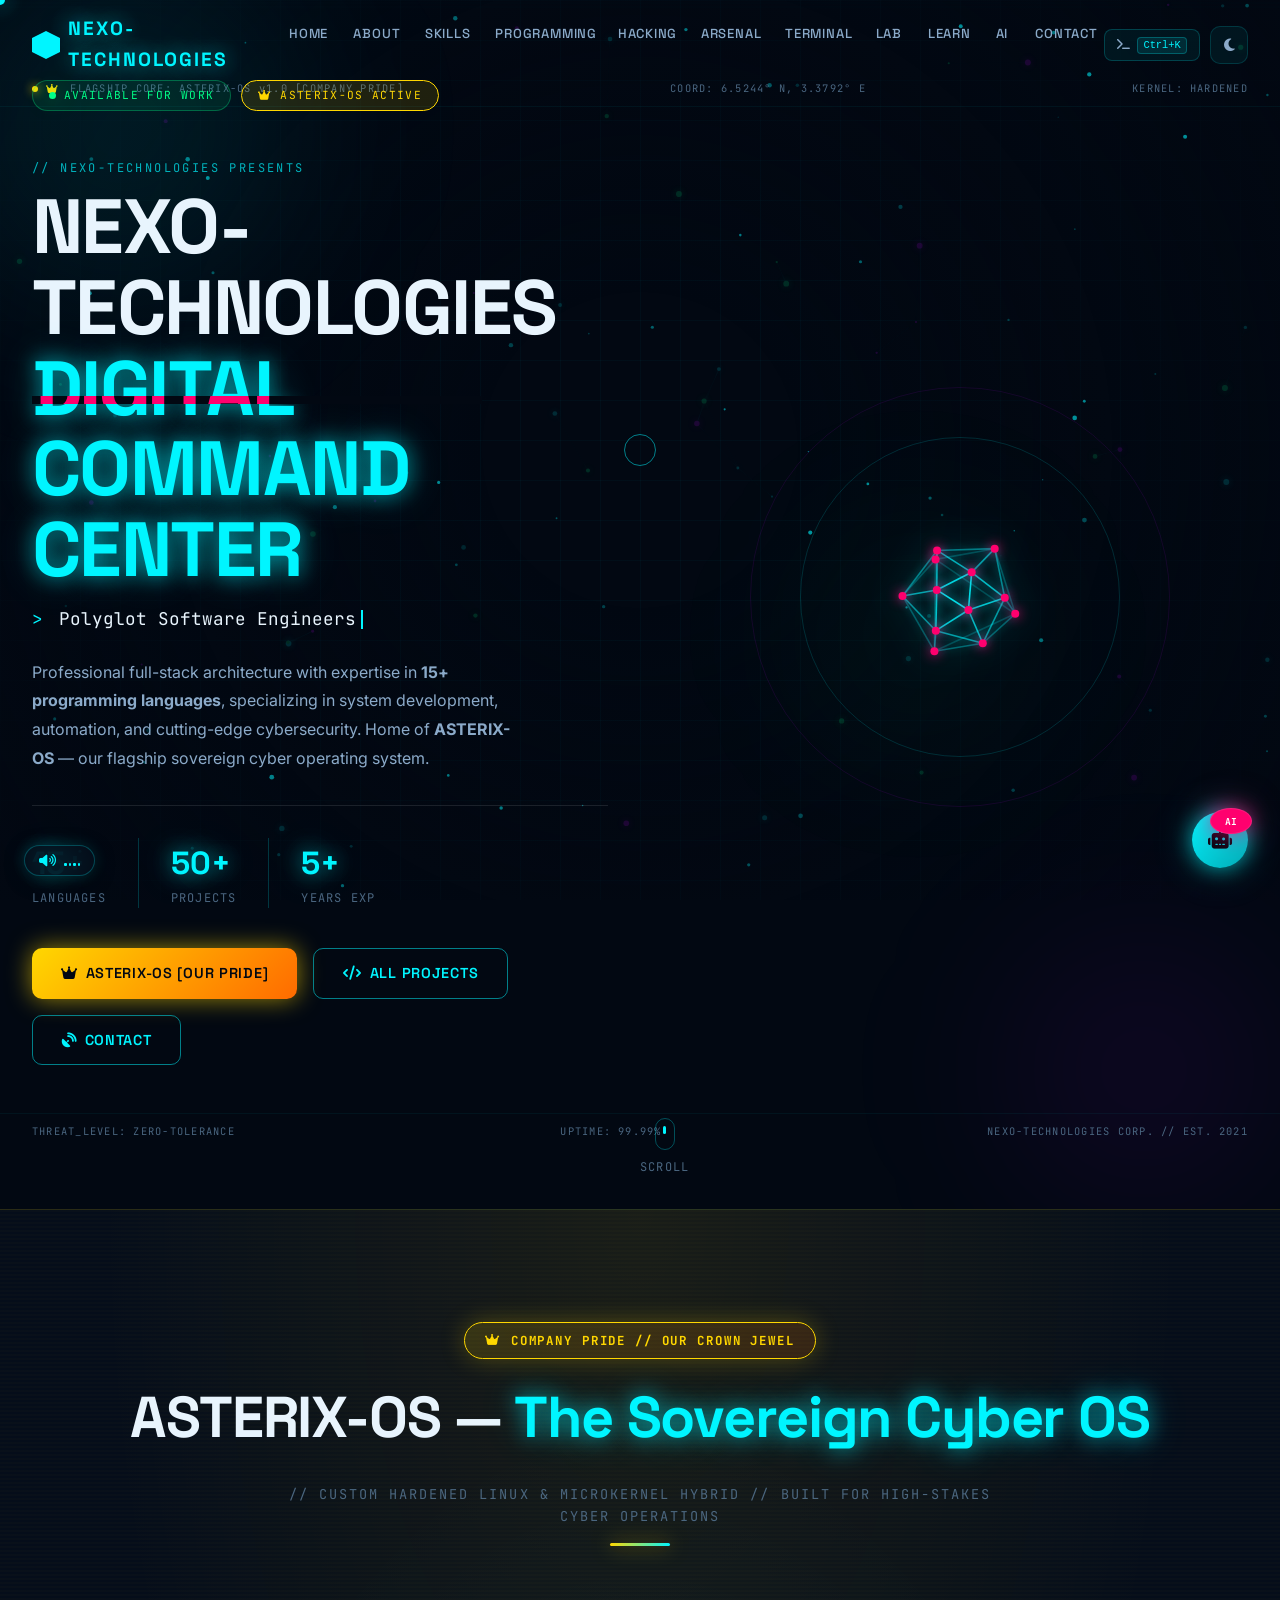
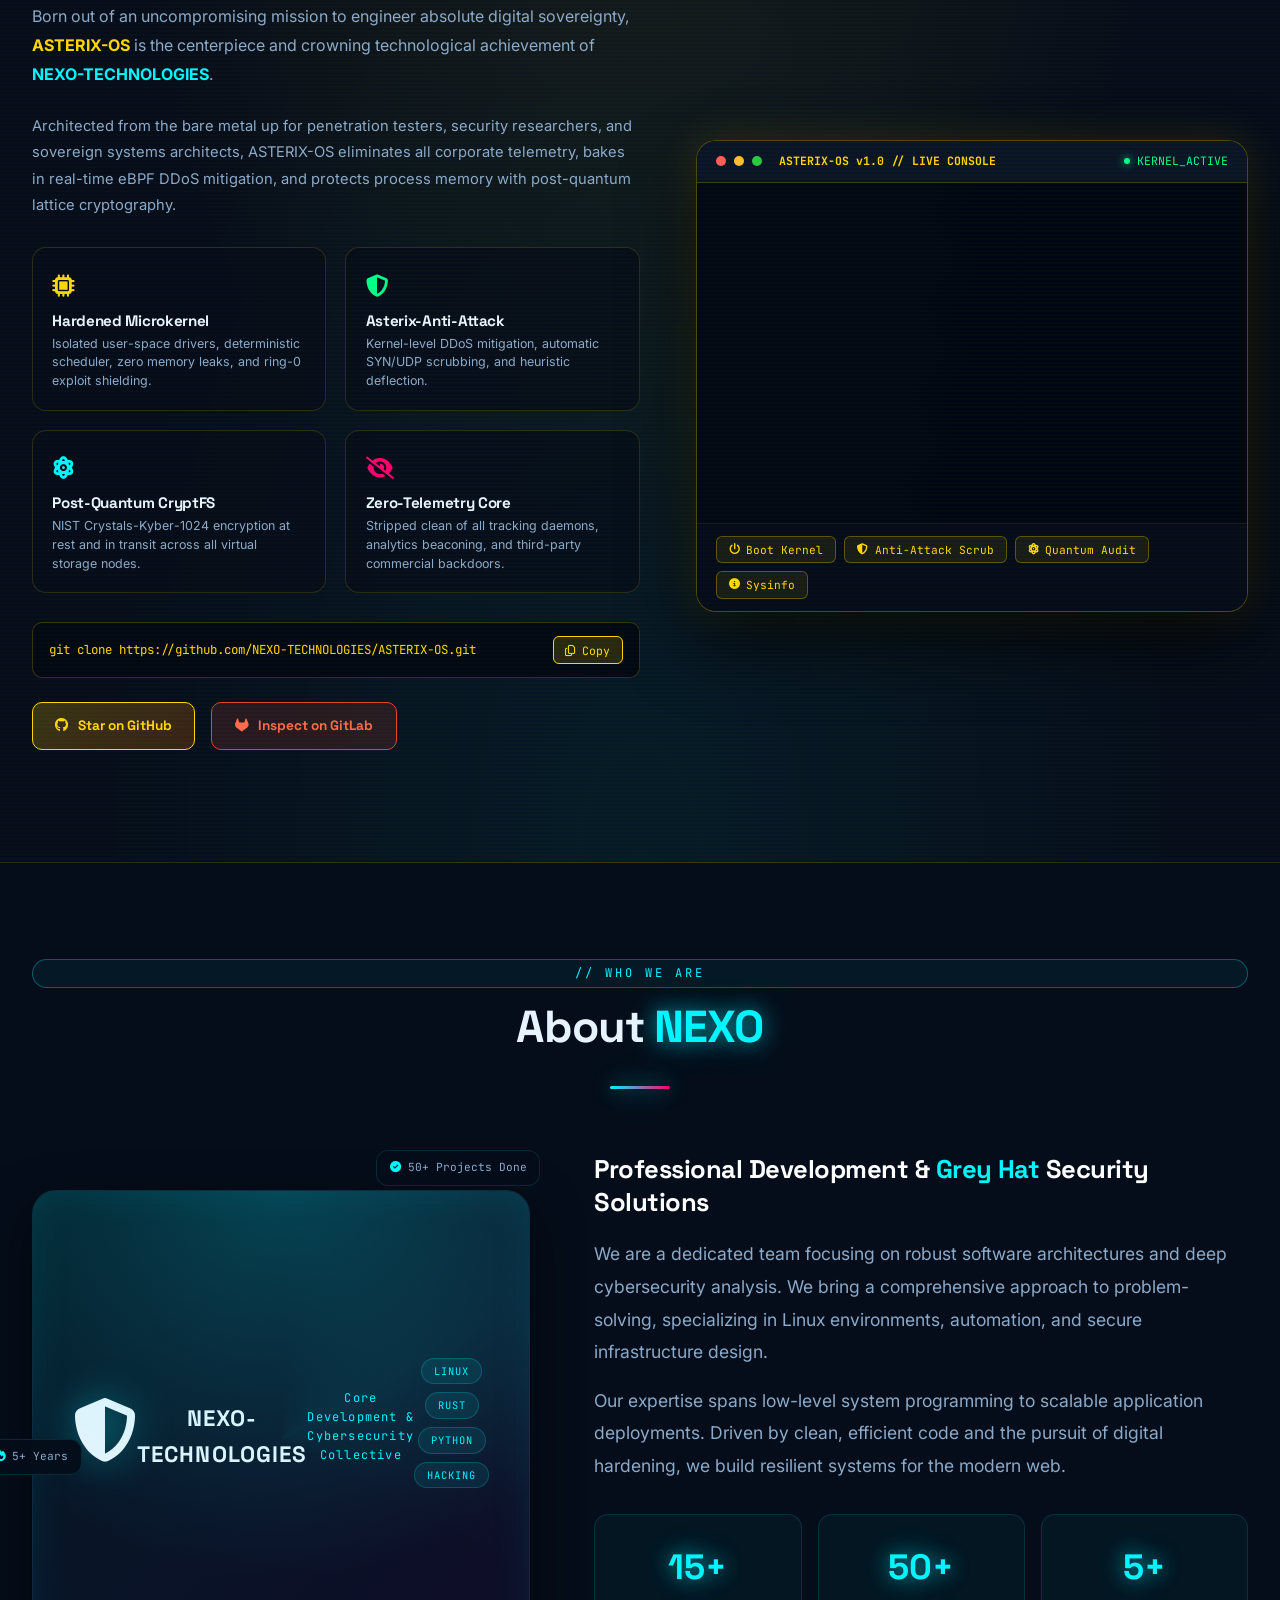
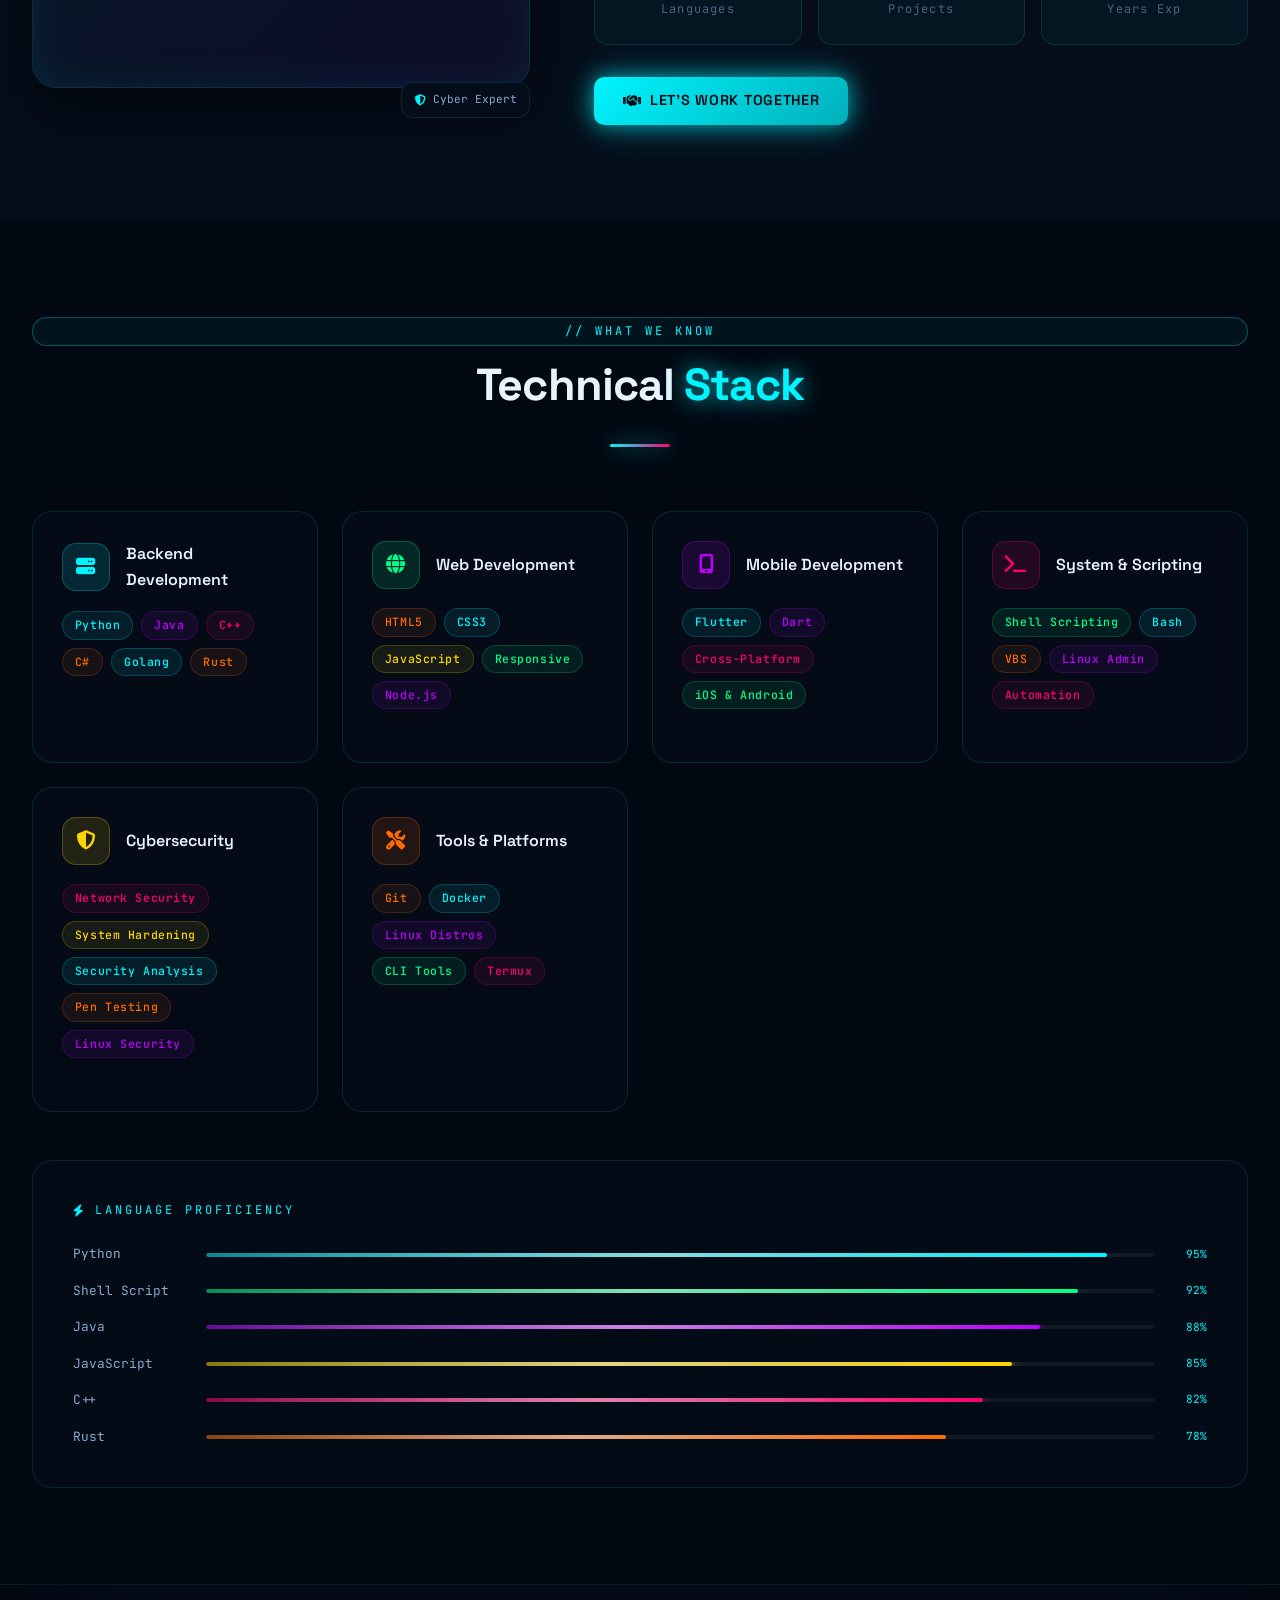
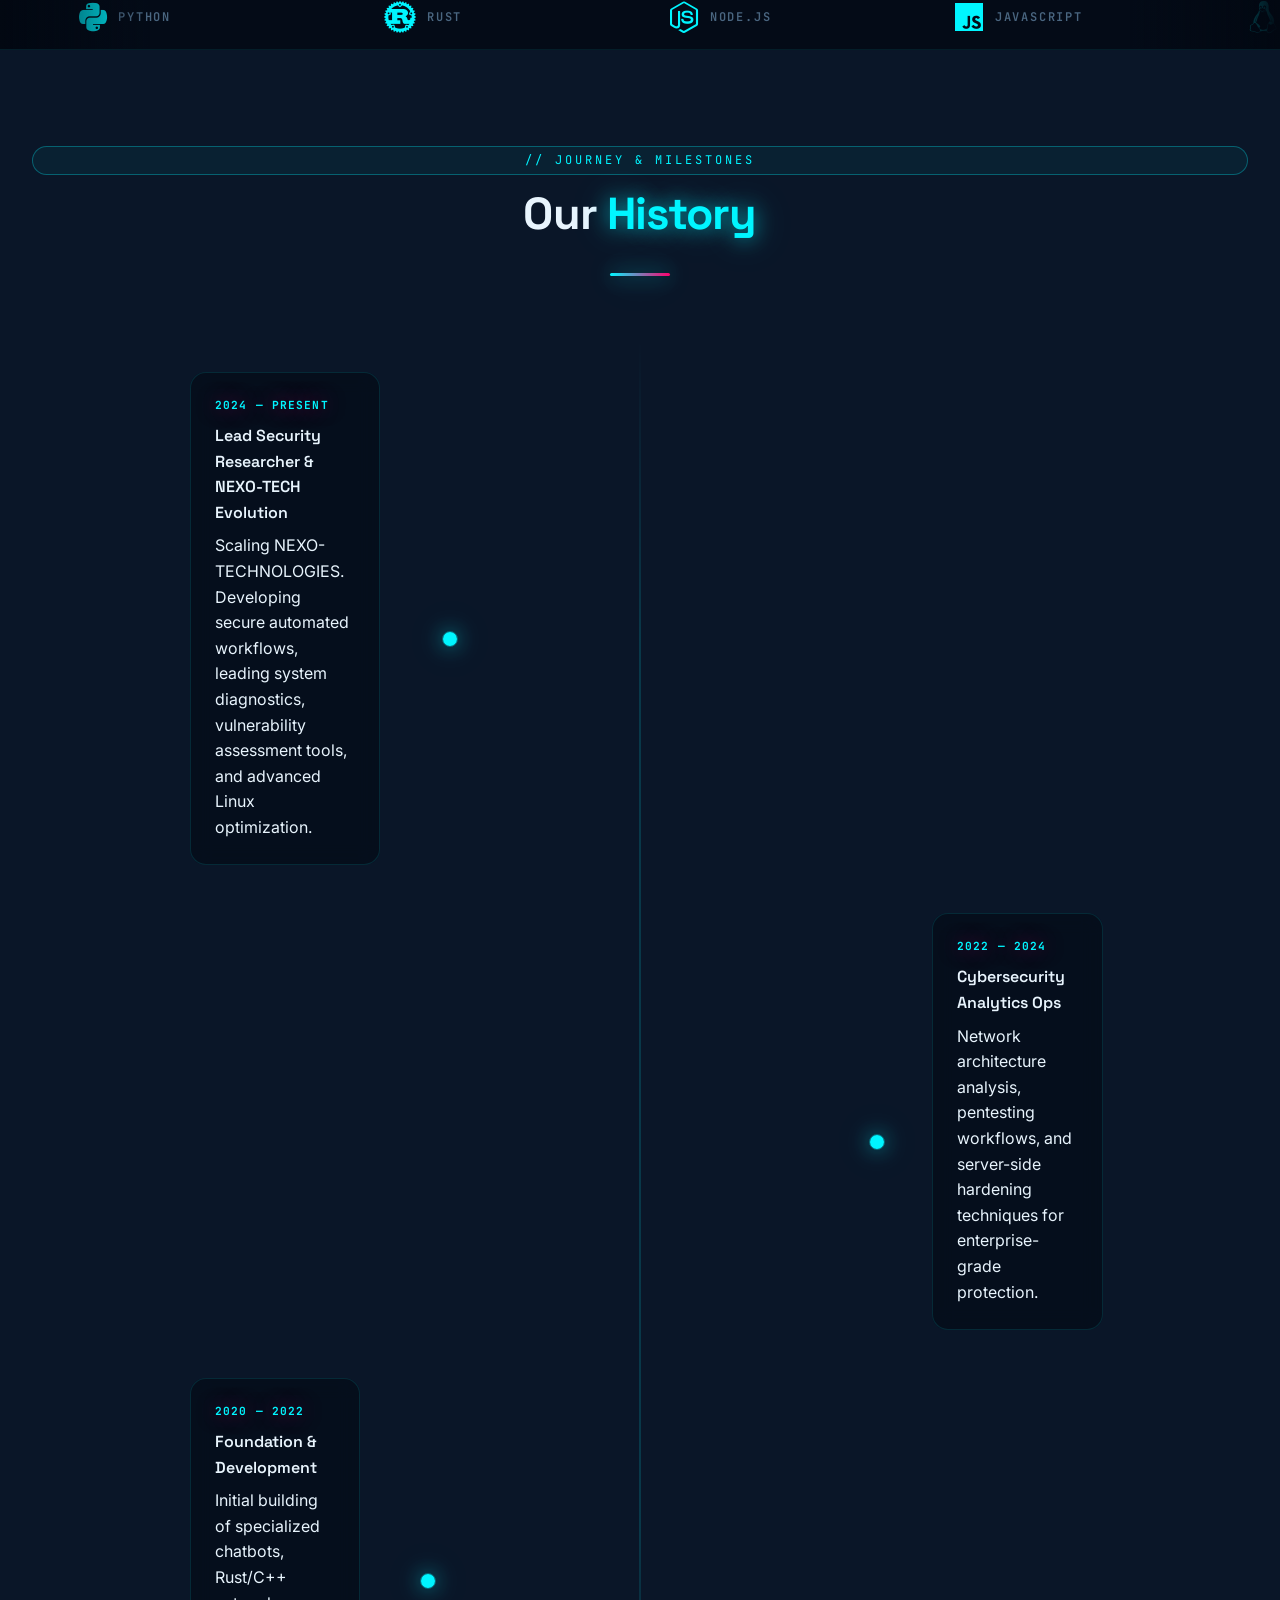
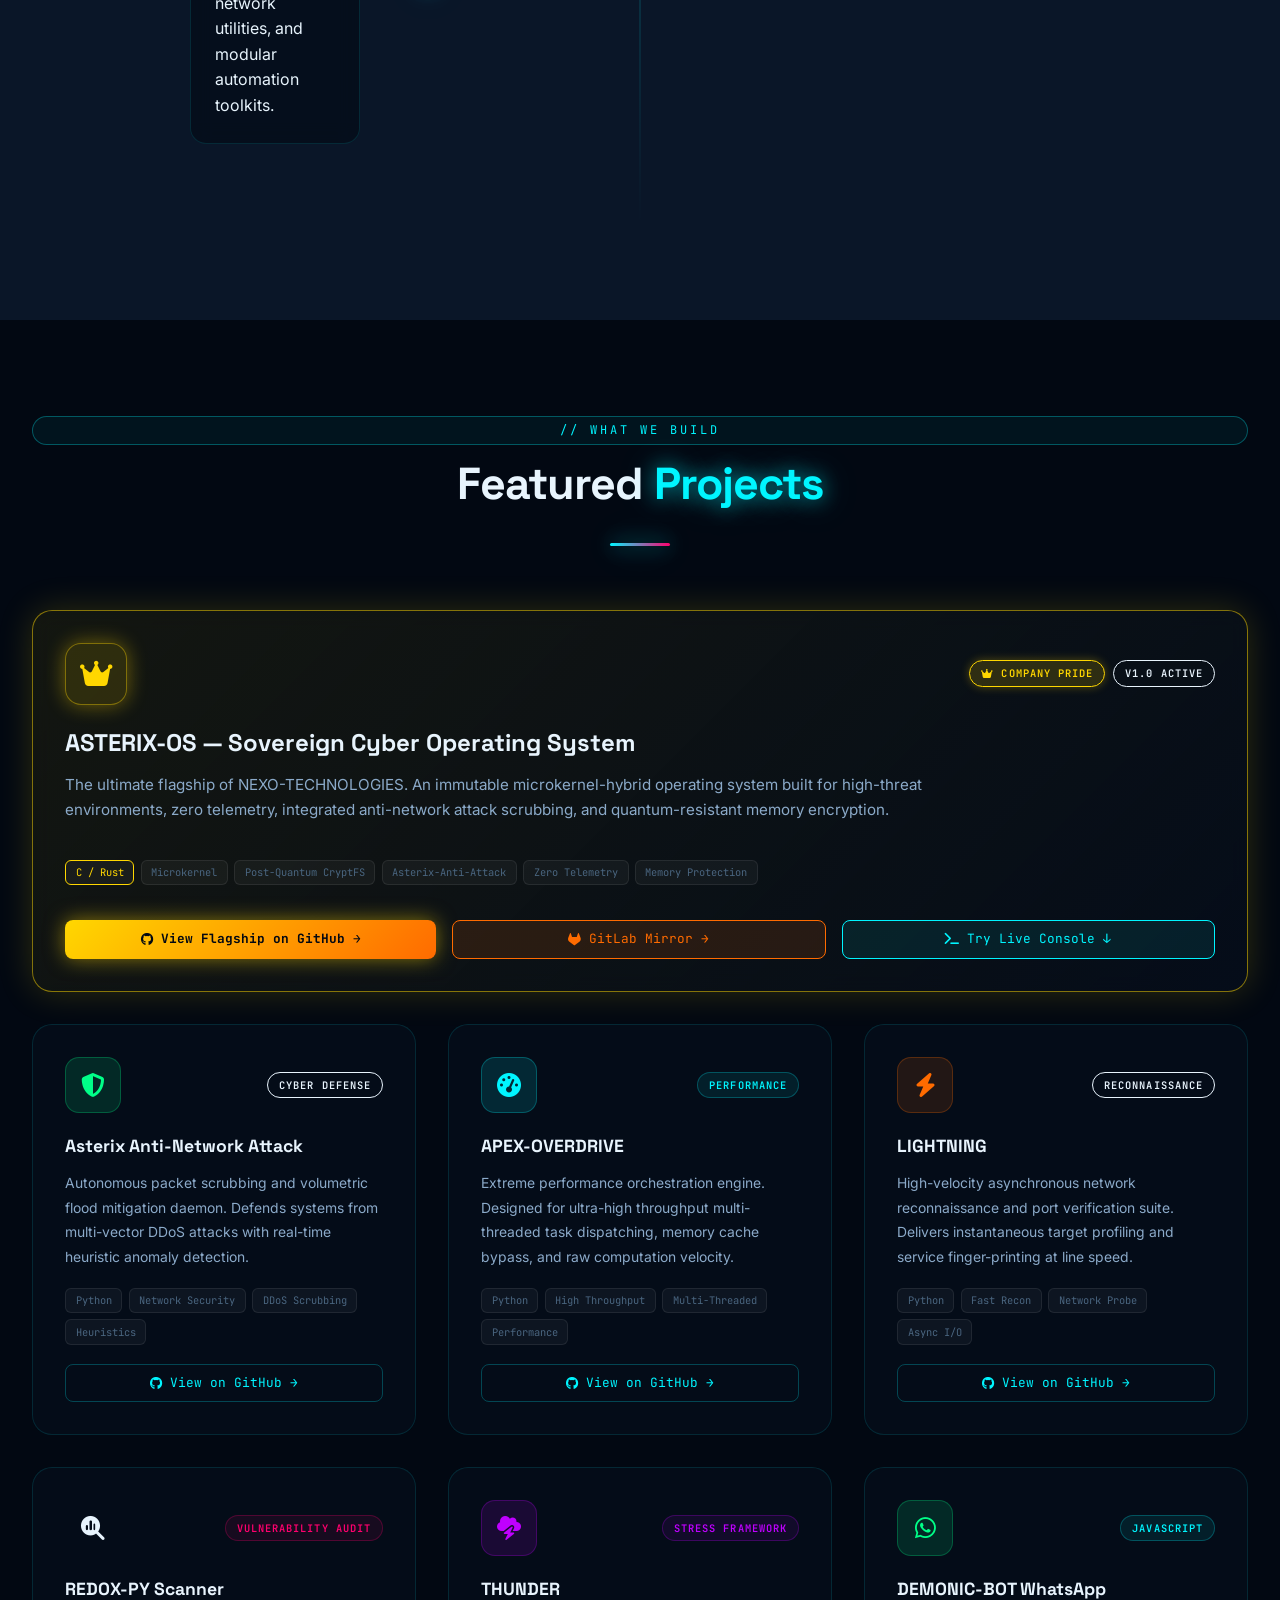
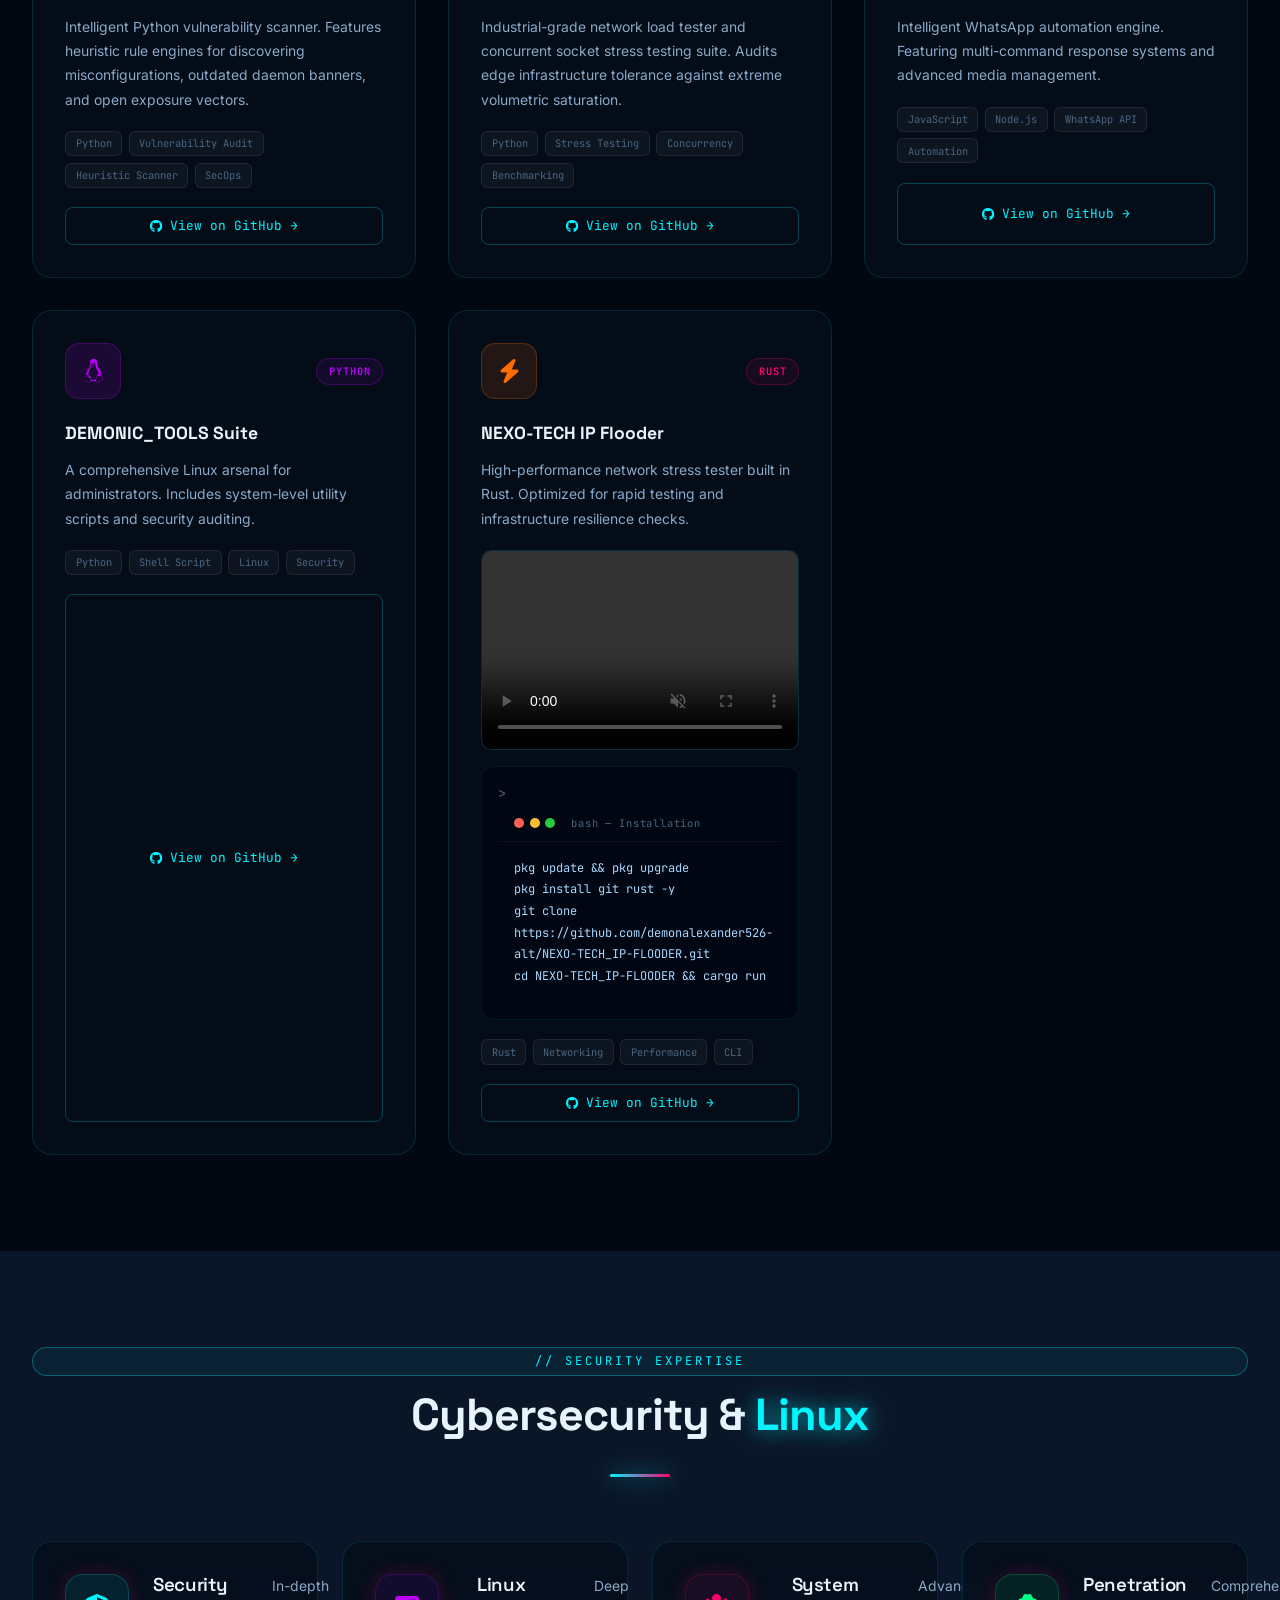
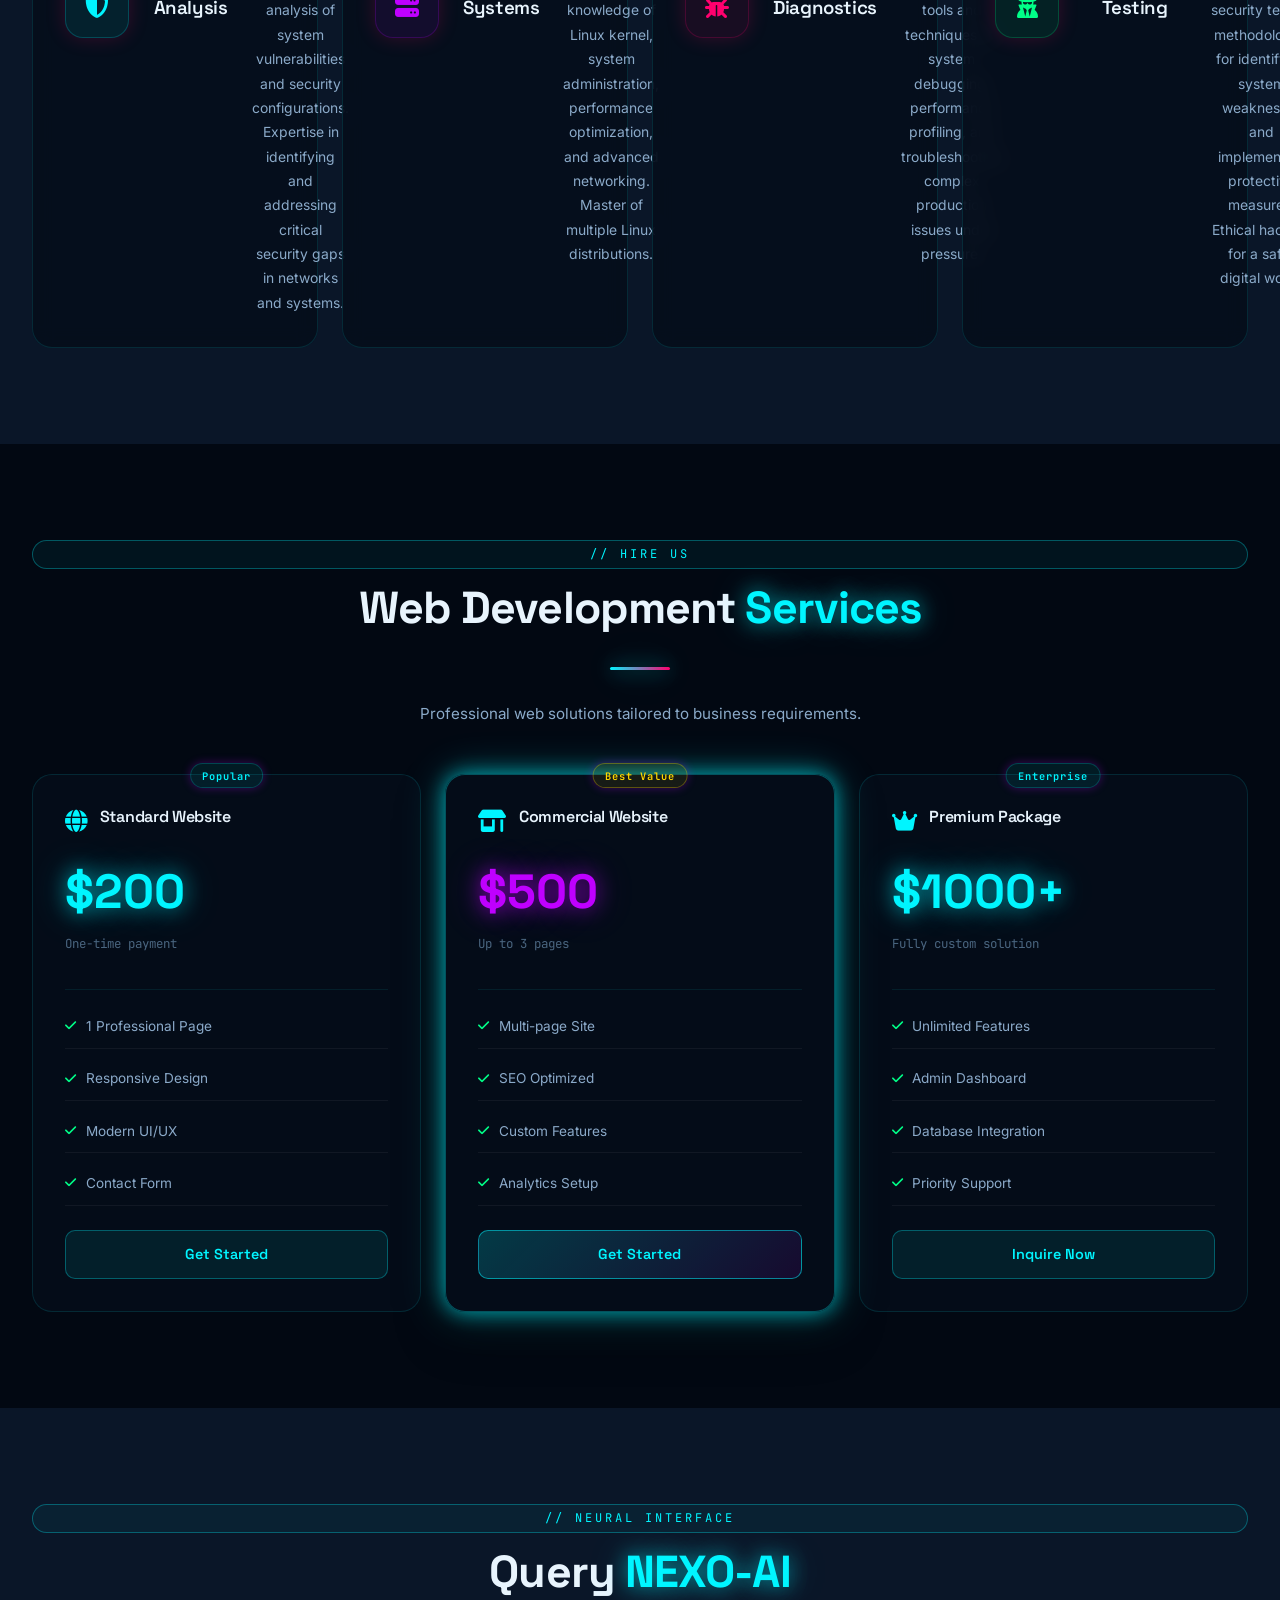
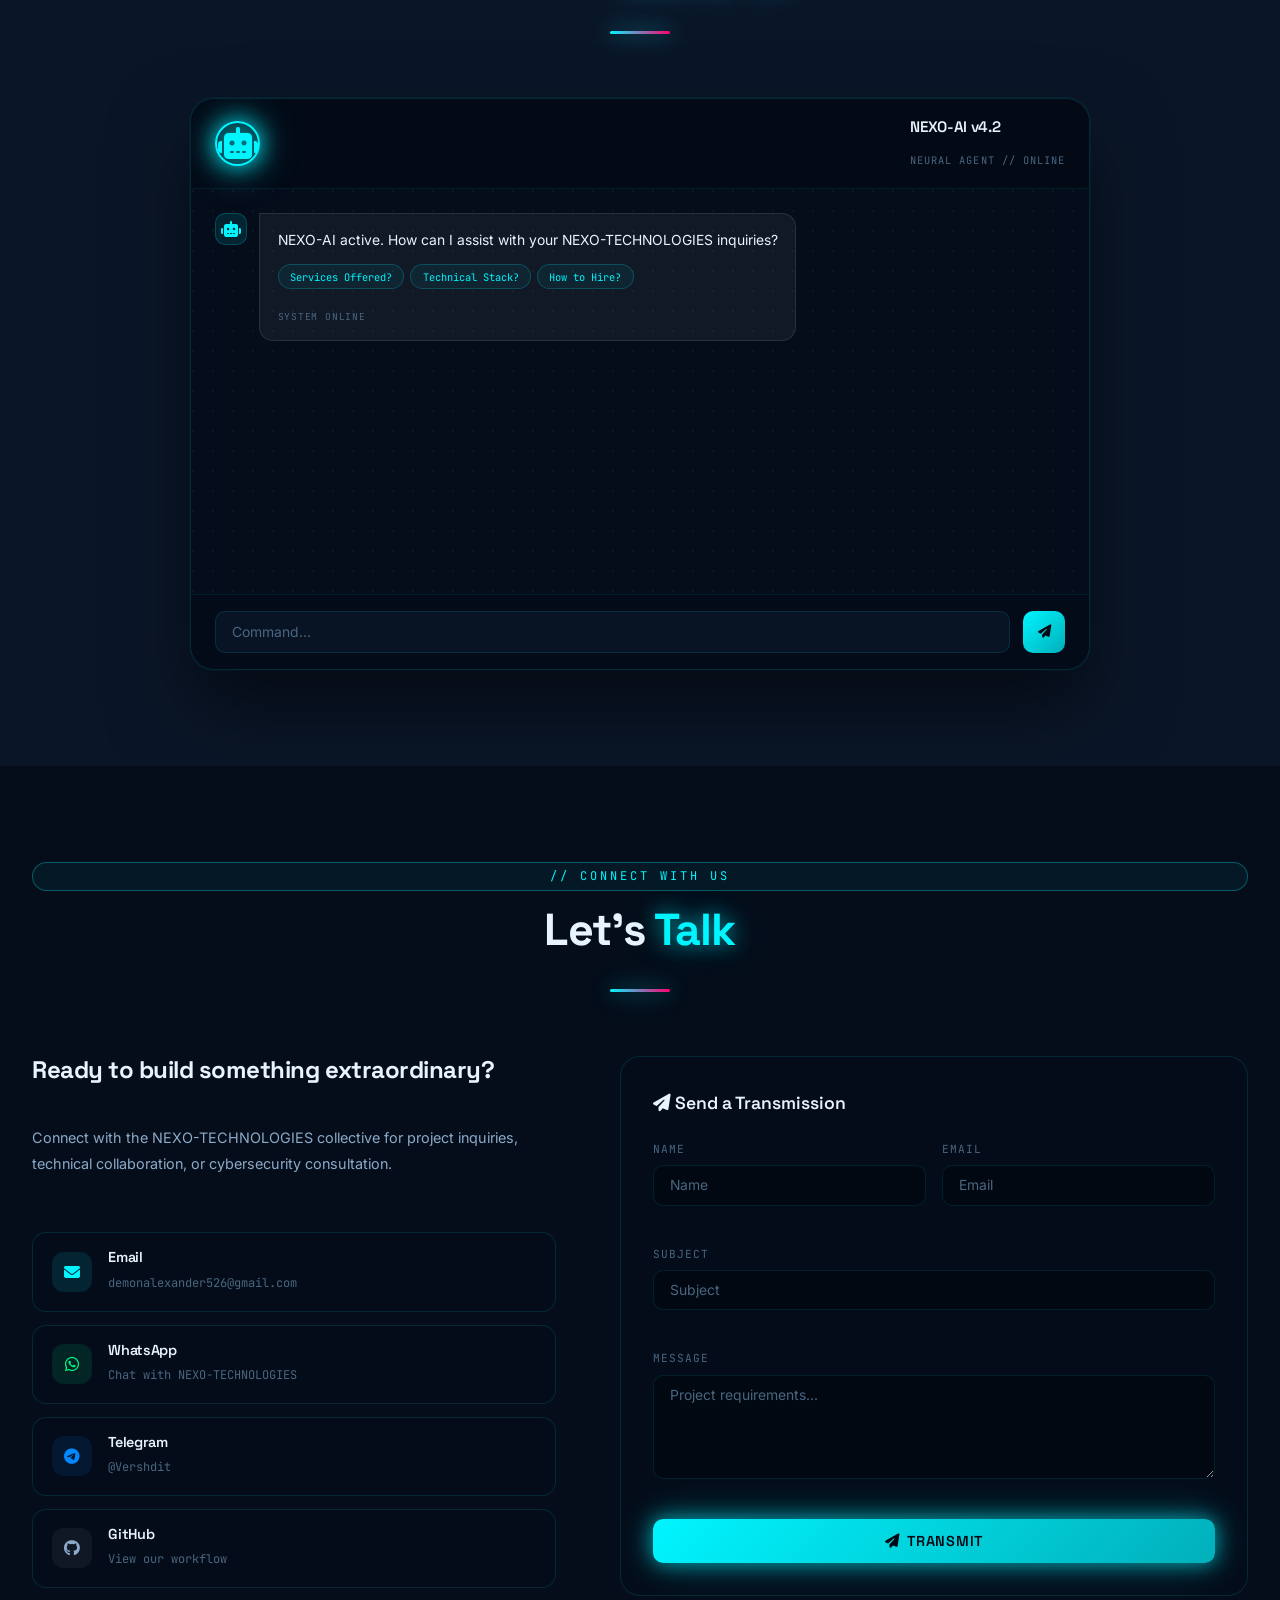
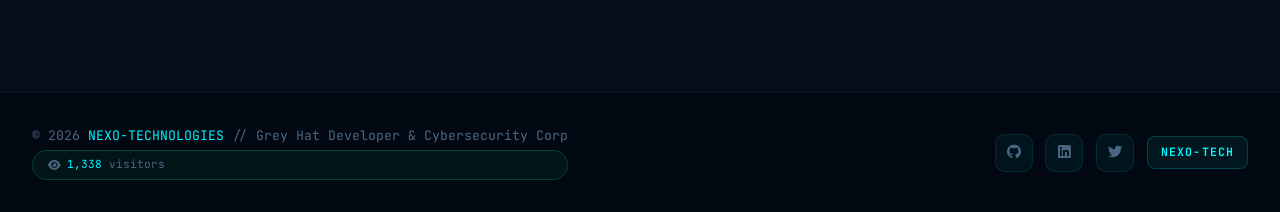
==== commit e834ded0: "Update NEXO-TECHNOLOGIES suite: add audio engine, command palette, webmanifest, favicons, and cyber " ====
--- a/index.html
+++ b/index.html
@@ -6,11 +6,19 @@
     <title>NEXO-TECHNOLOGIES — Digital Command Center | Developer & Cybersecurity</title>
     <meta name="description" content="NEXO-TECHNOLOGIES — Alexander. Full-Stack Developer, Grey Hat Hacker & Linux Expert. 15+ programming languages, 50+ projects, cutting-edge cybersecurity solutions. AI-powered portfolio.">
     <meta name="theme-color" content="#020812">
+        <!-- FAVICONS & METADATA -->
+    <link rel="icon" type="image/x-icon" href="favicon.ico">
+    <link rel="icon" type="image/png" sizes="32x32" href="favicon-32x32.png">
+    <link rel="icon" type="image/png" sizes="16x16" href="favicon-16x16.png">
+    <link rel="icon" type="image/svg+xml" href="favicon.svg">
+    <link rel="apple-touch-icon" sizes="180x180" href="apple-touch-icon.png">
+    <link rel="manifest" href="site.webmanifest">
     <link rel="preconnect" href="https://fonts.googleapis.com">
     <link rel="preconnect" href="https://fonts.gstatic.com" crossorigin>
     <link href="https://fonts.googleapis.com/css2?family=Space+Grotesk:wght@300;400;500;600;700&family=JetBrains+Mono:wght@300;400;600;700&family=Inter:wght@300;400;500;600&display=swap" rel="stylesheet">
     <link rel="stylesheet" href="styles.css">
     <link rel="stylesheet" href="services.css">
+    <link rel="stylesheet" href="cmd-palette.css">
     <link rel="stylesheet" href="https://cdnjs.cloudflare.com/ajax/libs/font-awesome/6.4.0/css/all.min.css">
     <style>
         /* ── INDEX PAGE SPECIFIC ── */
@@ -236,8 +244,30 @@
         .timeline-dot::after{content:'';position:absolute;inset:-5px;border-radius:50%;border:1px solid rgba(0,245,255,.3);animation:ringPulse 2s ease infinite}
         .timeline-year{font-family:'JetBrains Mono',monospace;font-size:.7rem;color:var(--neon-cyan);letter-spacing:.1em;margin-bottom:.5rem}
         .timeline-title{font-family:'Space Grotesk',sans-serif;font-weight:600;font-size:1rem;margin-bottom:.5rem;color:var(--text-primary)}
-        .timeline-desc{font-size:.85rem;color:var(--text-secondary);line-height:1.7}
-        @media(max-width:768px){.timeline::before{left:20px}.timeline-item{grid-template-columns:20px 1fr;grid-template-rows:auto auto}.timeline-empty{display:none}.timeline-dot{margin:0}}
+        /* ASTERIX-OS SUPREME SPOTLIGHT SECTION [COMPANY PRIDE] */
+        .asterix-os-section{background:radial-gradient(ellipse at center top,rgba(255,215,0,.08) 0%,transparent 60%),radial-gradient(ellipse at center bottom,rgba(0,245,255,.06) 0%,transparent 60%),var(--nexo-dark);border-top:1px solid rgba(255,215,0,.15);border-bottom:1px solid rgba(255,215,0,.15);padding:7rem 0;position:relative;overflow:hidden}
+        .asterix-os-section::before{content:'';position:absolute;inset:0;background:repeating-linear-gradient(0deg,transparent,transparent 2px,rgba(255,215,0,.015) 2px,rgba(255,215,0,.015) 4px);pointer-events:none}
+        .asterix-pride-badge{display:inline-flex;align-items:center;gap:.6rem;background:linear-gradient(135deg,rgba(255,215,0,.15),rgba(255,107,0,.15));border:1px solid var(--neon-gold);color:var(--neon-gold);border-radius:999px;padding:.45rem 1.3rem;font-family:'JetBrains Mono',monospace;font-size:.78rem;font-weight:700;letter-spacing:.15em;box-shadow:0 0 25px rgba(255,215,0,.25);margin-bottom:1.5rem}
+        .asterix-grid{display:grid;grid-template-columns:1.1fr 1fr;gap:3.5rem;align-items:center}
+        .asterix-os-display{background:rgba(2,8,18,.95);border:1.5px solid rgba(255,215,0,.3);border-radius:20px;overflow:hidden;box-shadow:0 30px 70px rgba(0,0,0,.7),0 0 40px rgba(255,215,0,.15)}
+        .asterix-terminal-top{background:rgba(10,22,40,.9);padding:.7rem 1.2rem;display:flex;align-items:center;justify-content:space-between;border-bottom:1px solid rgba(255,215,0,.2);font-family:'JetBrains Mono',monospace;font-size:.72rem;color:var(--neon-gold)}
+        .asterix-terminal-body{padding:1.4rem;min-height:340px;max-height:420px;overflow-y:auto;font-family:'JetBrains Mono',monospace;font-size:.76rem;line-height:1.6;color:#a8e6ff}
+        .asterix-pill-actions{display:flex;flex-wrap:wrap;gap:.5rem;padding:.8rem 1.2rem;background:rgba(5,13,26,.95);border-top:1px solid rgba(255,255,255,.06)}
+        .asterix-pill-btn{background:rgba(255,215,0,.08);border:1px solid rgba(255,215,0,.3);color:var(--neon-gold);padding:.35rem .75rem;border-radius:6px;font-family:'JetBrains Mono',monospace;font-size:.7rem;cursor:pointer;transition:var(--transition);display:inline-flex;align-items:center;gap:.4rem}
+        .asterix-pill-btn:hover{background:var(--neon-gold);color:#020812;box-shadow:0 0 15px rgba(255,215,0,.5)}
+        .asterix-feature-cards{display:grid;grid-template-columns:1fr 1fr;gap:1.2rem;margin:1.8rem 0}
+        .asterix-feat-card{background:rgba(5,13,26,.8);border:1px solid rgba(255,215,0,.15);border-radius:14px;padding:1.2rem;transition:var(--transition)}
+        .asterix-feat-card:hover{border-color:var(--neon-gold);transform:translateY(-3px);box-shadow:0 10px 25px rgba(0,0,0,.4)}
+        .asterix-feat-icon{font-size:1.4rem;color:var(--neon-gold);margin-bottom:.5rem}
+        .asterix-feat-card h4{font-family:'Space Grotesk',sans-serif;font-size:.95rem;font-weight:700;color:var(--text-primary);margin-bottom:.3rem}
+        .asterix-feat-card p{font-size:.78rem;color:var(--text-secondary);line-height:1.5}
+        .asterix-repo-row{display:flex;flex-wrap:wrap;gap:1rem;margin-top:1.5rem}
+        .asterix-repo-btn{display:inline-flex;align-items:center;gap:.6rem;padding:.75rem 1.4rem;border-radius:10px;font-family:'Space Grotesk',sans-serif;font-weight:700;font-size:.85rem;text-decoration:none;transition:var(--transition)}
+        .repo-gh{background:linear-gradient(135deg,rgba(255,215,0,.2),rgba(255,107,0,.2));border:1px solid var(--neon-gold);color:var(--neon-gold)}
+        .repo-gh:hover{background:var(--neon-gold);color:#020812;box-shadow:0 0 25px rgba(255,215,0,.6);transform:translateY(-2px)}
+        .repo-gl{background:rgba(226,67,41,.15);border:1px solid #e24329;color:#ff6b4a}
+        .repo-gl:hover{background:#e24329;color:#fff;box-shadow:0 0 25px rgba(226,67,41,.6);transform:translateY(-2px)}
+        @media(max-width:950px){.asterix-grid{grid-template-columns:1fr}}
 
         /* PROJECTS */
         .projects{background:var(--nexo-black)}
@@ -469,6 +499,9 @@
                 <li><a href="#contact" class="nav-link">Contact</a></li>
             </ul>
             <div class="nav-actions">
+                <button class="cmd-quick-trigger" onclick="openNexoCommandPalette()" title="Universal Command HUD [Ctrl+K]">
+                    <i class="fas fa-terminal"></i> <kbd>Ctrl+K</kbd>
+                </button>
                 <button class="theme-toggle" id="themeToggle" title="Toggle theme">
                     <i class="fas fa-moon"></i>
                 </button>
@@ -483,12 +516,12 @@
     <section id="home" class="hero">
         <div class="hero-scanline"></div>
         <div class="hero-hud-top">
-            <span><span class="hud-dot"></span>SYS_STATUS: ONLINE // NEXO_OS_v4.2</span>
+            <span><span class="hud-dot" style="background:var(--neon-gold);box-shadow:0 0 10px var(--neon-gold)"></span><i class="fas fa-crown" style="color:var(--neon-gold);margin-right:4px"></i> FLAGSHIP CORE: ASTERIX-OS v1.0 [COMPANY PRIDE]</span>
             <span>COORD: 6.5244° N, 3.3792° E</span>
-            <span>SECURE_LINK: ACTIVE</span>
+            <span>KERNEL: HARDENED</span>
         </div>
         <div class="hero-hud-bottom">
-            <span>THREAT_LEVEL: MINIMAL</span>
+            <span>THREAT_LEVEL: ZERO-TOLERANCE</span>
             <span>UPTIME: 99.99%</span>
             <span>NEXO-TECHNOLOGIES CORP. // EST. 2021</span>
         </div>
@@ -500,9 +533,14 @@
         </div>
         <div class="container">
             <div class="hero-left">
-                <div class="hero-badge">
-                    <div class="badge-pulse"></div>
-                    AVAILABLE FOR WORK
+                <div style="display:flex;gap:.6rem;flex-wrap:wrap;margin-bottom:1.5rem">
+                    <div class="hero-badge">
+                        <div class="badge-pulse"></div>
+                        AVAILABLE FOR WORK
+                    </div>
+                    <div class="hero-badge" style="background:rgba(255,215,0,.12);border-color:var(--neon-gold);color:var(--neon-gold)">
+                        <i class="fas fa-crown"></i> ASTERIX-OS ACTIVE
+                    </div>
                 </div>
                 <div class="nexo-sub">// NEXO-TECHNOLOGIES PRESENTS</div>
                 <h1 class="hero-title">
@@ -517,7 +555,7 @@
                 <p class="hero-description">
                     Professional full-stack architecture with expertise in <strong>15+ programming languages</strong>,
                     specializing in system development, automation, and cutting-edge cybersecurity.
-                    Building the future, one line of code at a time.
+                    Home of <strong>ASTERIX-OS</strong> — our flagship sovereign cyber operating system.
                 </p>
                 <div class="hero-stats">
                     <div class="hero-stat">
@@ -536,8 +574,9 @@
                     </div>
                 </div>
                 <div class="hero-buttons">
-                    <a href="#projects" class="btn btn-primary"><i class="fas fa-code"></i> View My Work</a>
-                    <a href="#contact" class="btn btn-secondary"><i class="fas fa-satellite-dish"></i> Get In Touch</a>
+                    <a href="#asterix-os-spotlight" class="btn btn-primary" style="background:linear-gradient(135deg,#ffd700,#ff6b00);color:#020812;box-shadow:0 0 25px rgba(255,215,0,.6)"><i class="fas fa-crown"></i> ASTERIX-OS [OUR PRIDE]</a>
+                    <a href="#projects" class="btn btn-secondary"><i class="fas fa-code"></i> All Projects</a>
+                    <a href="#contact" class="btn btn-secondary"><i class="fas fa-satellite-dish"></i> Contact</a>
                 </div>
             </div>
             <div class="hero-right">
@@ -549,6 +588,106 @@
         <div class="scroll-indicator">
             <div class="scroll-wheel"></div>
             <span>SCROLL</span>
+        </div>
+    </section>
+
+    <!-- ==================== ASTERIX-OS SUPREME SPOTLIGHT [COMPANY PRIDE] ==================== -->
+    <section id="asterix-os-spotlight" class="asterix-os-section">
+        <div class="container">
+            <div style="text-align:center;margin-bottom:3.5rem">
+                <div class="asterix-pride-badge reveal">
+                    <i class="fas fa-crown"></i> COMPANY PRIDE // OUR CROWN JEWEL
+                </div>
+                <h2 class="section-title reveal" style="font-size:clamp(2.2rem,5vw,3.6rem)">
+                    ASTERIX-OS — <span>The Sovereign Cyber OS</span>
+                </h2>
+                <p style="font-family:'JetBrains Mono',monospace;font-size:.85rem;color:var(--text-muted);letter-spacing:.15em;max-width:750px;margin:1rem auto 0" class="reveal">
+                    // CUSTOM HARDENED LINUX &amp; MICROKERNEL HYBRID // BUILT FOR HIGH-STAKES CYBER OPERATIONS
+                </p>
+                <div class="section-line" style="background:linear-gradient(90deg,var(--neon-gold),var(--neon-cyan));box-shadow:0 0 20px rgba(255,215,0,.6)"></div>
+            </div>
+
+            <div class="asterix-grid">
+                <!-- Left: OS Narrative & Architecture -->
+                <div class="reveal-left">
+                    <p style="color:var(--text-secondary);font-size:1rem;line-height:1.8;margin-bottom:1.5rem">
+                        Born out of an uncompromising mission to engineer absolute digital sovereignty, <strong style="color:var(--neon-gold)">ASTERIX-OS</strong> is the centerpiece and crowning technological achievement of <strong style="color:var(--neon-cyan)">NEXO-TECHNOLOGIES</strong>.
+                    </p>
+                    <p style="color:var(--text-secondary);font-size:.92rem;line-height:1.8;margin-bottom:1.5rem">
+                        Architected from the bare metal up for penetration testers, security researchers, and sovereign systems architects, ASTERIX-OS eliminates all corporate telemetry, bakes in real-time eBPF DDoS mitigation, and protects process memory with post-quantum lattice cryptography.
+                    </p>
+
+                    <div class="asterix-feature-cards">
+                        <div class="asterix-feat-card">
+                            <div class="asterix-feat-icon"><i class="fas fa-microchip"></i></div>
+                            <h4>Hardened Microkernel</h4>
+                            <p>Isolated user-space drivers, deterministic scheduler, zero memory leaks, and ring-0 exploit shielding.</p>
+                        </div>
+                        <div class="asterix-feat-card">
+                            <div class="asterix-feat-icon" style="color:var(--neon-green)"><i class="fas fa-shield-halved"></i></div>
+                            <h4>Asterix-Anti-Attack</h4>
+                            <p>Kernel-level DDoS mitigation, automatic SYN/UDP scrubbing, and heuristic deflection.</p>
+                        </div>
+                        <div class="asterix-feat-card">
+                            <div class="asterix-feat-icon" style="color:var(--neon-cyan)"><i class="fas fa-atom"></i></div>
+                            <h4>Post-Quantum CryptFS</h4>
+                            <p>NIST Crystals-Kyber-1024 encryption at rest and in transit across all virtual storage nodes.</p>
+                        </div>
+                        <div class="asterix-feat-card">
+                            <div class="asterix-feat-icon" style="color:var(--neon-magenta)"><i class="fas fa-eye-slash"></i></div>
+                            <h4>Zero-Telemetry Core</h4>
+                            <p>Stripped clean of all tracking daemons, analytics beaconing, and third-party commercial backdoors.</p>
+                        </div>
+                    </div>
+
+                    <!-- Git Clone Box -->
+                    <div style="background:rgba(2,8,18,.9);border:1px solid rgba(255,215,0,.2);border-radius:10px;padding:.8rem 1rem;display:flex;align-items:center;justify-content:space-between;margin-top:1.5rem">
+                        <code style="font-family:'JetBrains Mono',monospace;font-size:.78rem;color:#ffd700">git clone https://github.com/NEXO-TECHNOLOGIES/ASTERIX-OS.git</code>
+                        <button onclick="copyAsterixClone()" style="background:rgba(255,215,0,.15);border:1px solid var(--neon-gold);color:var(--neon-gold);padding:.35rem .7rem;border-radius:6px;font-family:'JetBrains Mono',monospace;font-size:.72rem;cursor:pointer;transition:all .2s" id="asterix-copy-btn">
+                            <i class="far fa-copy"></i> Copy
+                        </button>
+                    </div>
+
+                    <!-- Official Repository Buttons -->
+                    <div class="asterix-repo-row">
+                        <a href="https://github.com/NEXO-TECHNOLOGIES/ASTERIX-OS.git" target="_blank" class="asterix-repo-btn repo-gh">
+                            <i class="fab fa-github"></i> Star on GitHub
+                        </a>
+                        <a href="https://gitlab.com/nexo-technologies-group/asterix-os.git" target="_blank" class="asterix-repo-btn repo-gl">
+                            <i class="fab fa-gitlab"></i> Inspect on GitLab
+                        </a>
+                    </div>
+                </div>
+
+                <!-- Right: Interactive Live ASTERIX-OS Terminal -->
+                <div class="reveal-right">
+                    <div class="asterix-os-display">
+                        <div class="asterix-terminal-top">
+                            <div style="display:flex;align-items:center;gap:.5rem">
+                                <span style="width:10px;height:10px;border-radius:50%;background:#ff5f57"></span>
+                                <span style="width:10px;height:10px;border-radius:50%;background:#febc2e"></span>
+                                <span style="width:10px;height:10px;border-radius:50%;background:#28c840"></span>
+                                <span style="margin-left:.6rem;font-weight:700">ASTERIX-OS v1.0 // LIVE CONSOLE</span>
+                            </div>
+                            <span style="color:var(--neon-green);display:flex;align-items:center;gap:.4rem">
+                                <span style="width:6px;height:6px;border-radius:50%;background:var(--neon-green);box-shadow:0 0 8px var(--neon-green)"></span>
+                                KERNEL_ACTIVE
+                            </span>
+                        </div>
+
+                        <div class="asterix-terminal-body" id="asterix-term-body">
+                            <!-- Injected via JavaScript -->
+                        </div>
+
+                        <div class="asterix-pill-actions">
+                            <button class="asterix-pill-btn" onclick="simAsterixBoot()"><i class="fas fa-power-off"></i> Boot Kernel</button>
+                            <button class="asterix-pill-btn" onclick="simAsterixAntiAttack()"><i class="fas fa-shield-halved"></i> Anti-Attack Scrub</button>
+                            <button class="asterix-pill-btn" onclick="simAsterixQuantum()"><i class="fas fa-atom"></i> Quantum Audit</button>
+                            <button class="asterix-pill-btn" onclick="simAsterixSysinfo()"><i class="fas fa-info-circle"></i> Sysinfo</button>
+                        </div>
+                    </div>
+                </div>
+            </div>
         </div>
     </section>
 
@@ -564,7 +703,7 @@
                 <div class="about-visual reveal-left">
                     <div class="about-card-wrapper">
                         <div class="about-avatar-card">
-                            <div class="avatar-icon-wrap">🔐</div>
+                            <div class="avatar-icon-wrap"><i class="fas fa-shield-halved"></i></div>
                             <div class="about-name">NEXO-TECHNOLOGIES</div>
                             <div class="about-role">Core Development & Cybersecurity Collective</div>
                             <div class="about-tags">
@@ -694,7 +833,7 @@
                 </div>
             </div>
             <div class="proficiency-section reveal">
-                <div class="proficiency-title">⚡ LANGUAGE PROFICIENCY</div>
+                <div class="proficiency-title"><i class="fas fa-bolt"></i> LANGUAGE PROFICIENCY</div>
                 <div class="prof-list">
                     <div class="prof-item"><span class="prof-name">Python</span><div class="prof-bar-track"><div class="prof-bar-fill fill-cyan" data-width="95"></div></div><span class="prof-percent">95%</span></div>
                     <div class="prof-item"><span class="prof-name">Shell Script</span><div class="prof-bar-track"><div class="prof-bar-fill fill-green" data-width="92"></div></div><span class="prof-percent">92%</span></div>
@@ -786,6 +925,125 @@
                 <div class="section-line"></div>
             </div>
             <div class="projects-grid">
+                <!-- FLAGSHIP: ASTERIX-OS [COMPANY PRIDE] -->
+                <div class="project-card reveal" style="grid-column: 1 / -1; border-color: rgba(255,215,0,.5); background: linear-gradient(135deg, rgba(255,215,0,.07), rgba(5,13,26,.95)); box-shadow: 0 0 35px rgba(255,215,0,.18);">
+                    <div class="project-card-top">
+                        <div class="skill-icon-wrap" style="width:62px;height:62px;font-size:1.8rem;border-radius:16px;background:rgba(255,215,0,.12);border:1px solid rgba(255,215,0,.4);color:var(--neon-gold);box-shadow:0 0 20px rgba(255,215,0,.4)">
+                            <i class="fas fa-crown"></i>
+                        </div>
+                        <div style="display:flex;gap:.5rem;align-items:center;flex-wrap:wrap">
+                            <span class="project-badge" style="background:rgba(255,215,0,.15);color:var(--neon-gold);border-color:var(--neon-gold);box-shadow:0 0 10px rgba(255,215,0,.3)"><i class="fas fa-crown"></i> COMPANY PRIDE</span>
+                            <span class="project-badge badge-green">v1.0 ACTIVE</span>
+                        </div>
+                    </div>
+                    <div class="project-title" style="font-size:1.5rem;color:var(--text-primary);display:flex;align-items:center;gap:.6rem">
+                        ASTERIX-OS — Sovereign Cyber Operating System
+                    </div>
+                    <div class="project-desc" style="font-size:.95rem;line-height:1.6;color:var(--text-secondary);max-width:900px">
+                        The ultimate flagship of NEXO-TECHNOLOGIES. An immutable microkernel-hybrid operating system built for high-threat environments, zero telemetry, integrated anti-network attack scrubbing, and quantum-resistant memory encryption.
+                    </div>
+                    <div class="project-tech-tags" style="margin:1.2rem 0">
+                        <span class="tech-tag" style="border-color:var(--neon-gold);color:var(--neon-gold)">C / Rust</span>
+                        <span class="tech-tag">Microkernel</span>
+                        <span class="tech-tag">Post-Quantum CryptFS</span>
+                        <span class="tech-tag">Asterix-Anti-Attack</span>
+                        <span class="tech-tag">Zero Telemetry</span>
+                        <span class="tech-tag">Memory Protection</span>
+                    </div>
+                    <div style="display:flex;gap:1rem;flex-wrap:wrap;margin-top:1rem">
+                        <a href="https://github.com/NEXO-TECHNOLOGIES/ASTERIX-OS.git" class="project-link-btn" target="_blank" style="background:linear-gradient(135deg,#ffd700,#ff6b00);color:#020812;font-weight:700;border:none;box-shadow:0 0 20px rgba(255,215,0,.5)">
+                            <i class="fab fa-github"></i> View Flagship on GitHub →
+                        </a>
+                        <a href="https://gitlab.com/nexo-technologies-group/asterix-os.git" class="project-link-btn" target="_blank" style="background:rgba(255,107,0,.12);border:1px solid #ff6b00;color:#ff6b00">
+                            <i class="fab fa-gitlab"></i> GitLab Mirror →
+                        </a>
+                        <a href="#asterix-os-spotlight" class="project-link-btn" style="background:rgba(0,245,255,.08);border:1px solid var(--neon-cyan);color:var(--neon-cyan)">
+                            <i class="fas fa-terminal"></i> Try Live Console ↓
+                        </a>
+                    </div>
+                </div>
+
+                <!-- PROJECT 2: Asterix-Anti-Network-Attack -->
+                <div class="project-card reveal">
+                    <div class="project-card-top">
+                        <div class="skill-icon-wrap skill-icon-green" style="width:56px;height:56px;font-size:1.5rem;border-radius:14px;">
+                            <i class="fas fa-shield-halved"></i>
+                        </div>
+                        <span class="project-badge badge-green">Cyber Defense</span>
+                    </div>
+                    <div class="project-title">Asterix Anti-Network Attack</div>
+                    <div class="project-desc">Autonomous packet scrubbing and volumetric flood mitigation daemon. Defends systems from multi-vector DDoS attacks with real-time heuristic anomaly detection.</div>
+                    <div class="project-tech-tags">
+                        <span class="tech-tag">Python</span><span class="tech-tag">Network Security</span><span class="tech-tag">DDoS Scrubbing</span><span class="tech-tag">Heuristics</span>
+                    </div>
+                    <a href="https://github.com/alexhack235-code/Asterix-Anti-Network-Attack.git" class="project-link-btn" target="_blank"><i class="fab fa-github"></i> View on GitHub →</a>
+                </div>
+
+                <!-- PROJECT 3: APEX-OVERDRIVE -->
+                <div class="project-card reveal">
+                    <div class="project-card-top">
+                        <div class="skill-icon-wrap skill-icon-cyan" style="width:56px;height:56px;font-size:1.5rem;border-radius:14px;">
+                            <i class="fas fa-tachometer-alt"></i>
+                        </div>
+                        <span class="project-badge badge-cyan">Performance</span>
+                    </div>
+                    <div class="project-title">APEX-OVERDRIVE</div>
+                    <div class="project-desc">Extreme performance orchestration engine. Designed for ultra-high throughput multi-threaded task dispatching, memory cache bypass, and raw computation velocity.</div>
+                    <div class="project-tech-tags">
+                        <span class="tech-tag">Python</span><span class="tech-tag">High Throughput</span><span class="tech-tag">Multi-Threaded</span><span class="tech-tag">Performance</span>
+                    </div>
+                    <a href="https://github.com/alexhack235-code/APEX-OVERDRIVE-.git" class="project-link-btn" target="_blank"><i class="fab fa-github"></i> View on GitHub →</a>
+                </div>
+
+                <!-- PROJECT 4: LIGHTNING -->
+                <div class="project-card reveal">
+                    <div class="project-card-top">
+                        <div class="skill-icon-wrap skill-icon-orange" style="width:56px;height:56px;font-size:1.5rem;border-radius:14px;">
+                            <i class="fas fa-bolt"></i>
+                        </div>
+                        <span class="project-badge badge-yellow">Reconnaissance</span>
+                    </div>
+                    <div class="project-title">LIGHTNING</div>
+                    <div class="project-desc">High-velocity asynchronous network reconnaissance and port verification suite. Delivers instantaneous target profiling and service finger-printing at line speed.</div>
+                    <div class="project-tech-tags">
+                        <span class="tech-tag">Python</span><span class="tech-tag">Fast Recon</span><span class="tech-tag">Network Probe</span><span class="tech-tag">Async I/O</span>
+                    </div>
+                    <a href="https://github.com/alexhack235-code/LIGHTNING-.git" class="project-link-btn" target="_blank"><i class="fab fa-github"></i> View on GitHub →</a>
+                </div>
+
+                <!-- PROJECT 5: REDOX-PY_SCANNER -->
+                <div class="project-card reveal">
+                    <div class="project-card-top">
+                        <div class="skill-icon-wrap skill-icon-magenta" style="width:56px;height:56px;font-size:1.5rem;border-radius:14px;">
+                            <i class="fas fa-magnifying-glass-chart"></i>
+                        </div>
+                        <span class="project-badge badge-pink">Vulnerability Audit</span>
+                    </div>
+                    <div class="project-title">REDOX-PY Scanner</div>
+                    <div class="project-desc">Intelligent Python vulnerability scanner. Features heuristic rule engines for discovering misconfigurations, outdated daemon banners, and open exposure vectors.</div>
+                    <div class="project-tech-tags">
+                        <span class="tech-tag">Python</span><span class="tech-tag">Vulnerability Audit</span><span class="tech-tag">Heuristic Scanner</span><span class="tech-tag">SecOps</span>
+                    </div>
+                    <a href="https://github.com/alexhack235-code/REDOX-PY_SCANNER.git" class="project-link-btn" target="_blank"><i class="fab fa-github"></i> View on GitHub →</a>
+                </div>
+
+                <!-- PROJECT 6: THUNDER -->
+                <div class="project-card reveal">
+                    <div class="project-card-top">
+                        <div class="skill-icon-wrap skill-icon-purple" style="width:56px;height:56px;font-size:1.5rem;border-radius:14px;">
+                            <i class="fas fa-cloud-bolt"></i>
+                        </div>
+                        <span class="project-badge badge-purple">Stress Framework</span>
+                    </div>
+                    <div class="project-title">THUNDER</div>
+                    <div class="project-desc">Industrial-grade network load tester and concurrent socket stress testing suite. Audits edge infrastructure tolerance against extreme volumetric saturation.</div>
+                    <div class="project-tech-tags">
+                        <span class="tech-tag">Python</span><span class="tech-tag">Stress Testing</span><span class="tech-tag">Concurrency</span><span class="tech-tag">Benchmarking</span>
+                    </div>
+                    <a href="https://github.com/alexhack235-code/THUNDER.git" class="project-link-btn" target="_blank"><i class="fab fa-github"></i> View on GitHub →</a>
+                </div>
+
+                <!-- PROJECT 7: DEMONIC-BOT -->
                 <div class="project-card reveal">
                     <div class="project-card-top">
                         <div class="skill-icon-wrap skill-icon-green" style="width:56px;height:56px;font-size:1.5rem;border-radius:14px;"><i class="fab fa-whatsapp"></i></div>
@@ -798,6 +1056,8 @@
                     </div>
                     <a href="https://github.com/demonalexander526-alt/DEMONIC-BOT" class="project-link-btn" target="_blank"><i class="fab fa-github"></i> View on GitHub →</a>
                 </div>
+
+                <!-- PROJECT 8: DEMONIC_TOOLS -->
                 <div class="project-card reveal">
                     <div class="project-card-top">
                         <div class="skill-icon-wrap skill-icon-purple" style="width:56px;height:56px;font-size:1.5rem;border-radius:14px;"><i class="fab fa-linux"></i></div>
@@ -810,6 +1070,8 @@
                     </div>
                     <a href="https://github.com/demonalexander526-alt/DEMONIC_TOOLS" class="project-link-btn" target="_blank"><i class="fab fa-github"></i> View on GitHub →</a>
                 </div>
+
+                <!-- PROJECT 9: NEXO-TECH IP Flooder -->
                 <div class="project-card reveal">
                     <div class="project-card-top">
                         <div class="skill-icon-wrap skill-icon-orange" style="width:56px;height:56px;font-size:1.5rem;border-radius:14px;"><i class="fas fa-bolt"></i></div>
@@ -930,7 +1192,7 @@
             </div>
             <div class="ai-chat-wrapper reveal">
                 <div class="ai-chat-header">
-                    <div class="ai-avatar">🤖</div>
+                    <div class="ai-avatar"><i class="fas fa-robot"></i></div>
                     <div class="ai-header-info">
                         <h3>NEXO-AI v4.2</h3>
                         <p>NEURAL AGENT // ONLINE</p>
@@ -939,7 +1201,7 @@
                 <div class="ai-chat-box">
                     <div class="chat-messages" id="chatMessages">
                         <div class="chat-msg ai">
-                            <div class="msg-avatar ai-msg-avatar">🤖</div>
+                            <div class="msg-avatar ai-msg-avatar"><i class="fas fa-robot"></i></div>
                             <div class="msg-bubble">
                                 NEXO-AI active. How can I assist with your NEXO-TECHNOLOGIES inquiries?
                                 <div class="quick-chips">
@@ -992,7 +1254,7 @@
                     </div>
                 </div>
                 <div class="contact-form-wrap reveal-right">
-                    <div class="form-title">📡 Send a Transmission</div>
+                    <div class="form-title"><i class="fas fa-paper-plane"></i> Send a Transmission</div>
                     <form class="contact-form" id="contactForm">
                         <div class="form-row">
                             <div class="form-group"><label>Name</label><input type="text" placeholder="Name" required></div>
@@ -1030,7 +1292,7 @@
     </button>
     <div id="ai-float-panel">
         <div class="float-panel-header">
-            <div class="float-panel-avatar">🤖</div>
+            <div class="float-panel-avatar"><i class="fas fa-robot"></i></div>
             <div>
                 <div class="float-panel-title">NEXO-AI ASSISTANT</div>
                 <div class="float-panel-sub">SECURE_LINK // STABLE</div>
@@ -1040,7 +1302,7 @@
         <div class="model-selector" id="floatModelSelector"></div>
         <div class="float-chat-messages" id="floatChatMessages">
             <div class="chat-msg ai">
-                <div class="msg-avatar ai-msg-avatar">🤖</div>
+                <div class="msg-avatar ai-msg-avatar"><i class="fas fa-robot"></i></div>
                 <div class="msg-bubble">
                     Hey! I'm NEXO-AI. Need a quick answer about NEXO-TECHNOLOGIES skills or pricing packages?
                 </div>
@@ -1052,6 +1314,122 @@
         </div>
     </div>
 
+    <script src="audio.js"></script>
+    <script src="cmd-palette.js"></script>
     <script src="script.js"></script>
+
+    <!-- ASTERIX-OS LIVE CONSOLE INTERACTION SCRIPT -->
+    <script>
+        function playSfx(type) {
+            if (window.NexoAudio) {
+                if (type === 'click') window.NexoAudio.playClick();
+                else if (type === 'scan') window.NexoAudio.playScan();
+                else if (type === 'access') window.NexoAudio.playAccessGranted();
+                else if (type === 'keystroke') window.NexoAudio.playKeystroke();
+            }
+        }
+
+        function copyAsterixClone() {
+            playSfx('click');
+            const cloneCmd = 'git clone https://github.com/NEXO-TECHNOLOGIES/ASTERIX-OS.git';
+            navigator.clipboard.writeText(cloneCmd).then(() => {
+                const btn = document.getElementById('asterix-copy-btn');
+                if (btn) {
+                    btn.innerHTML = '<i class="fas fa-check"></i> Copied!';
+                    btn.style.color = 'var(--neon-green)';
+                    btn.style.borderColor = 'var(--neon-green)';
+                    setTimeout(() => {
+                        btn.innerHTML = '<i class="far fa-copy"></i> Copy';
+                        btn.style.color = 'var(--neon-gold)';
+                        btn.style.borderColor = 'var(--neon-gold)';
+                    }, 2500);
+                }
+                if (window.NexoAudio) window.NexoAudio.playAccessGranted();
+            });
+        }
+
+        function renderTermLines(lines, finalPrompt = true) {
+            const body = document.getElementById('asterix-term-body');
+            if (!body) return;
+            body.innerHTML = '';
+            let idx = 0;
+            function nextLine() {
+                if (idx < lines.length) {
+                    const lineDiv = document.createElement('div');
+                    lineDiv.style.marginBottom = '0.35rem';
+                    lineDiv.innerHTML = lines[idx];
+                    body.appendChild(lineDiv);
+                    body.scrollTop = body.scrollHeight;
+                    playSfx('keystroke');
+                    idx++;
+                    setTimeout(nextLine, 70);
+                } else if (finalPrompt) {
+                    const promptDiv = document.createElement('div');
+                    promptDiv.style.marginTop = '0.5rem';
+                    promptDiv.innerHTML = '<span style="color:#ffd700">root@asterix-os</span>:<span style="color:var(--neon-cyan)">~</span># <span style="display:inline-block;width:8px;height:14px;background:#ffd700;animation:blink 1s step-end infinite;vertical-align:middle"></span>';
+                    body.appendChild(promptDiv);
+                    body.scrollTop = body.scrollHeight;
+                }
+            }
+            nextLine();
+        }
+
+        function simAsterixBoot() {
+            playSfx('scan');
+            renderTermLines([
+                '<span style="color:var(--neon-gold);font-weight:700">>>> INITIALIZING ASTERIX-OS v1.0 [COMPANY PRIDE FLAGSHIP]...</span>',
+                '<span style="color:var(--text-muted)">[ 0.000000]</span> Microkernel ELF x86_64 loaded at 0x7FFF00000000',
+                '<span style="color:var(--text-muted)">[ 0.001840]</span> <span style="color:var(--neon-cyan)">POST-QUANTUM CRYPTFS</span>: Kyber-1024 / Dilithium-3 initialized.',
+                '<span style="color:var(--text-muted)">[ 0.003410]</span> <span style="color:var(--neon-green)">ASTERIX-ANTI-ATTACK</span>: Kernel packet filter loaded in ring-0.',
+                '<span style="color:var(--text-muted)">[ 0.005120]</span> <span style="color:var(--neon-magenta)">ZERO-TELEMETRY</span>: Audit clean — 0 tracking daemons allowed.',
+                '<span style="color:var(--text-muted)">[ 0.007800]</span> <span style="color:var(--neon-orange)">MEMORY SHIELD</span>: ASLR + Shadow Stack + Heap Canopy verified.',
+                '<span style="color:var(--text-muted)">[ 0.010450]</span> Synchronizing with NEXO-TECHNOLOGIES Core Nexus... OK',
+                '<span style="color:var(--neon-gold);font-weight:700">[ SUCCESS ] ASTERIX-OS ready in 10.45ms. Supreme system status: ALL SHIELDS NOMINAL.</span>'
+            ]);
+        }
+
+        function simAsterixAntiAttack() {
+            playSfx('scan');
+            renderTermLines([
+                '<span style="color:#ffd700">root@asterix-os</span>:~# <span style="color:var(--neon-green)">asterix-anti-attack --scrub --realtime</span>',
+                '<span style="color:var(--neon-cyan)">[*] Listening on dynamic interfaces [eth0, wlan0, tun0]...</span>',
+                '<span style="color:#ff1744;font-weight:700">[ALERT] Detected 4.8M pps volumetric SYN flood on port 443!</span>',
+                '<span style="color:var(--neon-gold)">[+] Asterix eBPF packet-filter triggered in Ring-0</span>',
+                '<span style="color:var(--neon-green)">[OK] Scrubbed 4,800,000 anomalous packets in 0.028s. Ingress sanitized.</span>',
+                '<span style="color:var(--text-secondary)">[STATUS] Zero packet loss for verified connections. Attacker pool blackholed.</span>'
+            ]);
+        }
+
+        function simAsterixQuantum() {
+            playSfx('scan');
+            renderTermLines([
+                '<span style="color:#ffd700">root@asterix-os</span>:~# <span style="color:var(--neon-cyan)">asterix-crypt --audit-quantum</span>',
+                '<span style="color:var(--text-muted)">[*] NIST Post-Quantum Cryptographic Benchmark starting...</span>',
+                '<span style="color:var(--neon-gold)">[+] Lattice-based Crystals-Kyber-1024:</span> <span style="color:var(--neon-green)">ACTIVE (Level 5 Security)</span>',
+                '<span style="color:var(--neon-gold)">[+] Dilithium-3 Digital Signature Engine:</span> <span style="color:var(--neon-green)">VERIFIED</span>',
+                '<span style="color:var(--neon-gold)">[+] Quantum Shor Algorithm Vulnerability:</span> <span style="color:var(--neon-green)">0.00% (IMMUNE)</span>',
+                '<span style="color:var(--neon-cyan)">[OK] All active disk sectors &amp; socket payloads quantum-secured.</span>'
+            ]);
+        }
+
+        function simAsterixSysinfo() {
+            playSfx('scan');
+            renderTermLines([
+                '<span style="color:#ffd700">root@asterix-os</span>:~# <span style="color:var(--neon-gold)">sysinfo</span>',
+                '<span style="color:var(--neon-gold);font-weight:700">--------------------------------------------------</span>',
+                '<span style="color:var(--neon-gold)">OS:</span>        ASTERIX-OS v1.0 [COMPANY PRIDE // SOVEREIGN CYBER OS]',
+                '<span style="color:var(--neon-cyan)">Kernel:</span>    Microkernel Hybrid v1.0.0-hardened-x86_64',
+                '<span style="color:var(--neon-green)">Security:</span>  Asterix-Anti-Attack + Crystals-Kyber-1024',
+                '<span style="color:var(--neon-magenta)">Telemetry:</span> ZERO (Clean Architecture)',
+                '<span style="color:var(--neon-gold)">GitHub:</span>    https://github.com/NEXO-TECHNOLOGIES/ASTERIX-OS.git',
+                '<span style="color:#ff6b00">GitLab:</span>    https://gitlab.com/nexo-technologies-group/asterix-os.git',
+                '<span style="color:var(--neon-gold);font-weight:700">--------------------------------------------------</span>'
+            ]);
+        }
+
+        document.addEventListener('DOMContentLoaded', () => {
+            setTimeout(simAsterixBoot, 1200);
+        });
+    </script>
 </body>
 </html>
--- a/styles.css
+++ b/styles.css
@@ -2053,3 +2053,25 @@
   
   .container { padding-left: 1rem; padding-right: 1rem; }
 }
+
+/* Chat Message Actions */
+.msg-action-btn {
+  background: rgba(0, 245, 255, 0.08);
+  border: 1px solid rgba(0, 245, 255, 0.2);
+  color: var(--neon-cyan);
+  border-radius: 6px;
+  width: 26px;
+  height: 26px;
+  display: inline-flex;
+  align-items: center;
+  justify-content: center;
+  font-size: 0.72rem;
+  cursor: pointer;
+  transition: all 0.2s ease;
+}
+.msg-action-btn:hover {
+  background: rgba(0, 245, 255, 0.25);
+  box-shadow: 0 0 10px rgba(0, 245, 255, 0.4);
+  transform: translateY(-1px);
+}
+
--- a/cmd-palette.css
+++ b/cmd-palette.css
@@ -0,0 +1,266 @@
+/* =========================================================
+   NEXO-TECHNOLOGIES — Holographic Command Palette v5.0
+   Universal Quick Launcher & Action HUD (Ctrl+K / Cmd+K)
+   ========================================================= */
+
+#nexo-cmd-palette {
+  position: fixed;
+  inset: 0;
+  z-index: 100000;
+  background: rgba(2, 8, 18, 0.75);
+  backdrop-filter: blur(20px);
+  -webkit-backdrop-filter: blur(20px);
+  display: flex;
+  align-items: flex-start;
+  justify-content: center;
+  padding: 12vh 1.5rem 2rem;
+  opacity: 0;
+  pointer-events: none;
+  transition: opacity 0.25s cubic-bezier(0.16, 1, 0.3, 1);
+  font-family: 'Space Grotesk', sans-serif;
+}
+
+#nexo-cmd-palette.active {
+  opacity: 1;
+  pointer-events: auto;
+}
+
+.cmd-modal {
+  width: 100%;
+  max-width: 680px;
+  background: rgba(5, 13, 26, 0.94);
+  border: 1px solid rgba(0, 245, 255, 0.35);
+  border-radius: 20px;
+  box-shadow: 0 25px 60px rgba(0, 0, 0, 0.7), 0 0 40px rgba(0, 245, 255, 0.2);
+  overflow: hidden;
+  transform: translateY(-20px) scale(0.98);
+  transition: transform 0.25s cubic-bezier(0.16, 1, 0.3, 1);
+  position: relative;
+}
+
+#nexo-cmd-palette.active .cmd-modal {
+  transform: translateY(0) scale(1);
+}
+
+.cmd-modal::before {
+  content: '';
+  position: absolute;
+  top: 0;
+  left: 0;
+  right: 0;
+  height: 2px;
+  background: linear-gradient(90deg, transparent, #00f5ff, #bf00ff, #00ff88, transparent);
+}
+
+.cmd-search-wrap {
+  display: flex;
+  align-items: center;
+  padding: 1.1rem 1.4rem;
+  gap: 0.9rem;
+  border-bottom: 1px solid rgba(0, 245, 255, 0.12);
+  background: rgba(2, 8, 18, 0.6);
+}
+
+.cmd-search-icon {
+  color: var(--neon-cyan, #00f5ff);
+  font-size: 1.1rem;
+  filter: drop-shadow(0 0 8px rgba(0, 245, 255, 0.6));
+}
+
+.cmd-input {
+  flex: 1;
+  background: transparent;
+  border: none;
+  outline: none;
+  color: #e8f4fd;
+  font-family: 'Space Grotesk', sans-serif;
+  font-size: 1.1rem;
+  font-weight: 500;
+}
+
+.cmd-input::placeholder {
+  color: #4a6680;
+}
+
+.cmd-esc-badge {
+  font-family: 'JetBrains Mono', monospace;
+  font-size: 0.65rem;
+  color: #8baac9;
+  background: rgba(255, 255, 255, 0.06);
+  border: 1px solid rgba(255, 255, 255, 0.15);
+  padding: 0.25rem 0.6rem;
+  border-radius: 6px;
+  cursor: pointer;
+}
+
+.cmd-results {
+  max-height: 420px;
+  overflow-y: auto;
+  padding: 0.8rem;
+  scrollbar-width: thin;
+  scrollbar-color: rgba(0, 245, 255, 0.3) transparent;
+}
+
+.cmd-results::-webkit-scrollbar {
+  width: 4px;
+}
+
+.cmd-results::-webkit-scrollbar-thumb {
+  background: rgba(0, 245, 255, 0.3);
+  border-radius: 2px;
+}
+
+.cmd-group-label {
+  font-family: 'JetBrains Mono', monospace;
+  font-size: 0.65rem;
+  letter-spacing: 0.15em;
+  color: #4a6680;
+  text-transform: uppercase;
+  padding: 0.6rem 0.8rem 0.3rem;
+}
+
+.cmd-item {
+  display: flex;
+  align-items: center;
+  justify-content: space-between;
+  padding: 0.75rem 0.9rem;
+  border-radius: 12px;
+  cursor: pointer;
+  transition: all 0.15s ease;
+  color: #8baac9;
+  text-decoration: none;
+}
+
+.cmd-item-left {
+  display: flex;
+  align-items: center;
+  gap: 0.85rem;
+}
+
+.cmd-item-icon {
+  width: 32px;
+  height: 32px;
+  border-radius: 8px;
+  display: flex;
+  align-items: center;
+  justify-content: center;
+  background: rgba(0, 245, 255, 0.08);
+  border: 1px solid rgba(0, 245, 255, 0.15);
+  color: #00f5ff;
+  font-size: 0.9rem;
+  flex-shrink: 0;
+  transition: all 0.2s ease;
+}
+
+.cmd-item-text h4 {
+  font-size: 0.92rem;
+  font-weight: 600;
+  color: #e8f4fd;
+  margin-bottom: 0.15rem;
+}
+
+.cmd-item-text p {
+  font-size: 0.72rem;
+  color: #4a6680;
+  font-family: 'JetBrains Mono', monospace;
+}
+
+.cmd-item-tag {
+  font-family: 'JetBrains Mono', monospace;
+  font-size: 0.65rem;
+  padding: 0.2rem 0.55rem;
+  border-radius: 6px;
+  background: rgba(255, 255, 255, 0.04);
+  border: 1px solid rgba(255, 255, 255, 0.08);
+  color: #8baac9;
+}
+
+.cmd-item:hover,
+.cmd-item.selected {
+  background: rgba(0, 245, 255, 0.12);
+  border: 1px solid rgba(0, 245, 255, 0.3);
+  color: #e8f4fd;
+  transform: translateX(4px);
+}
+
+.cmd-item:hover .cmd-item-icon,
+.cmd-item.selected .cmd-item-icon {
+  background: #00f5ff;
+  color: #020812;
+  box-shadow: 0 0 15px rgba(0, 245, 255, 0.6);
+}
+
+.cmd-footer {
+  display: flex;
+  align-items: center;
+  justify-content: space-between;
+  padding: 0.75rem 1.4rem;
+  background: rgba(2, 8, 18, 0.85);
+  border-top: 1px solid rgba(0, 245, 255, 0.1);
+  font-family: 'JetBrains Mono', monospace;
+  font-size: 0.68rem;
+  color: #4a6680;
+}
+
+.cmd-footer-keys {
+  display: flex;
+  align-items: center;
+  gap: 1rem;
+}
+
+.cmd-key-hint {
+  display: flex;
+  align-items: center;
+  gap: 0.3rem;
+}
+
+.cmd-key-hint kbd {
+  background: rgba(255, 255, 255, 0.08);
+  border: 1px solid rgba(255, 255, 255, 0.15);
+  border-radius: 4px;
+  padding: 0.1rem 0.35rem;
+  color: #8baac9;
+  font-size: 0.6rem;
+}
+
+/* Quick launch badge for navbar / headers */
+.cmd-quick-trigger {
+  display: inline-flex;
+  align-items: center;
+  gap: 0.4rem;
+  background: rgba(0, 245, 255, 0.06);
+  border: 1px solid rgba(0, 245, 255, 0.2);
+  border-radius: 8px;
+  padding: 0.4rem 0.75rem;
+  font-family: 'JetBrains Mono', monospace;
+  font-size: 0.72rem;
+  color: #8baac9;
+  cursor: pointer;
+  transition: all 0.25s ease;
+  white-space: nowrap;
+}
+
+.cmd-quick-trigger:hover {
+  background: rgba(0, 245, 255, 0.15);
+  border-color: #00f5ff;
+  color: #00f5ff;
+  box-shadow: 0 0 15px rgba(0, 245, 255, 0.3);
+}
+
+.cmd-quick-trigger kbd {
+  background: rgba(0, 245, 255, 0.1);
+  border: 1px solid rgba(0, 245, 255, 0.25);
+  border-radius: 4px;
+  padding: 0.1rem 0.35rem;
+  font-size: 0.65rem;
+  color: #00f5ff;
+}
+
+@media (max-width: 600px) {
+  #nexo-cmd-palette {
+    padding-top: 5vh;
+  }
+  .cmd-footer-keys {
+    display: none;
+  }
+}
